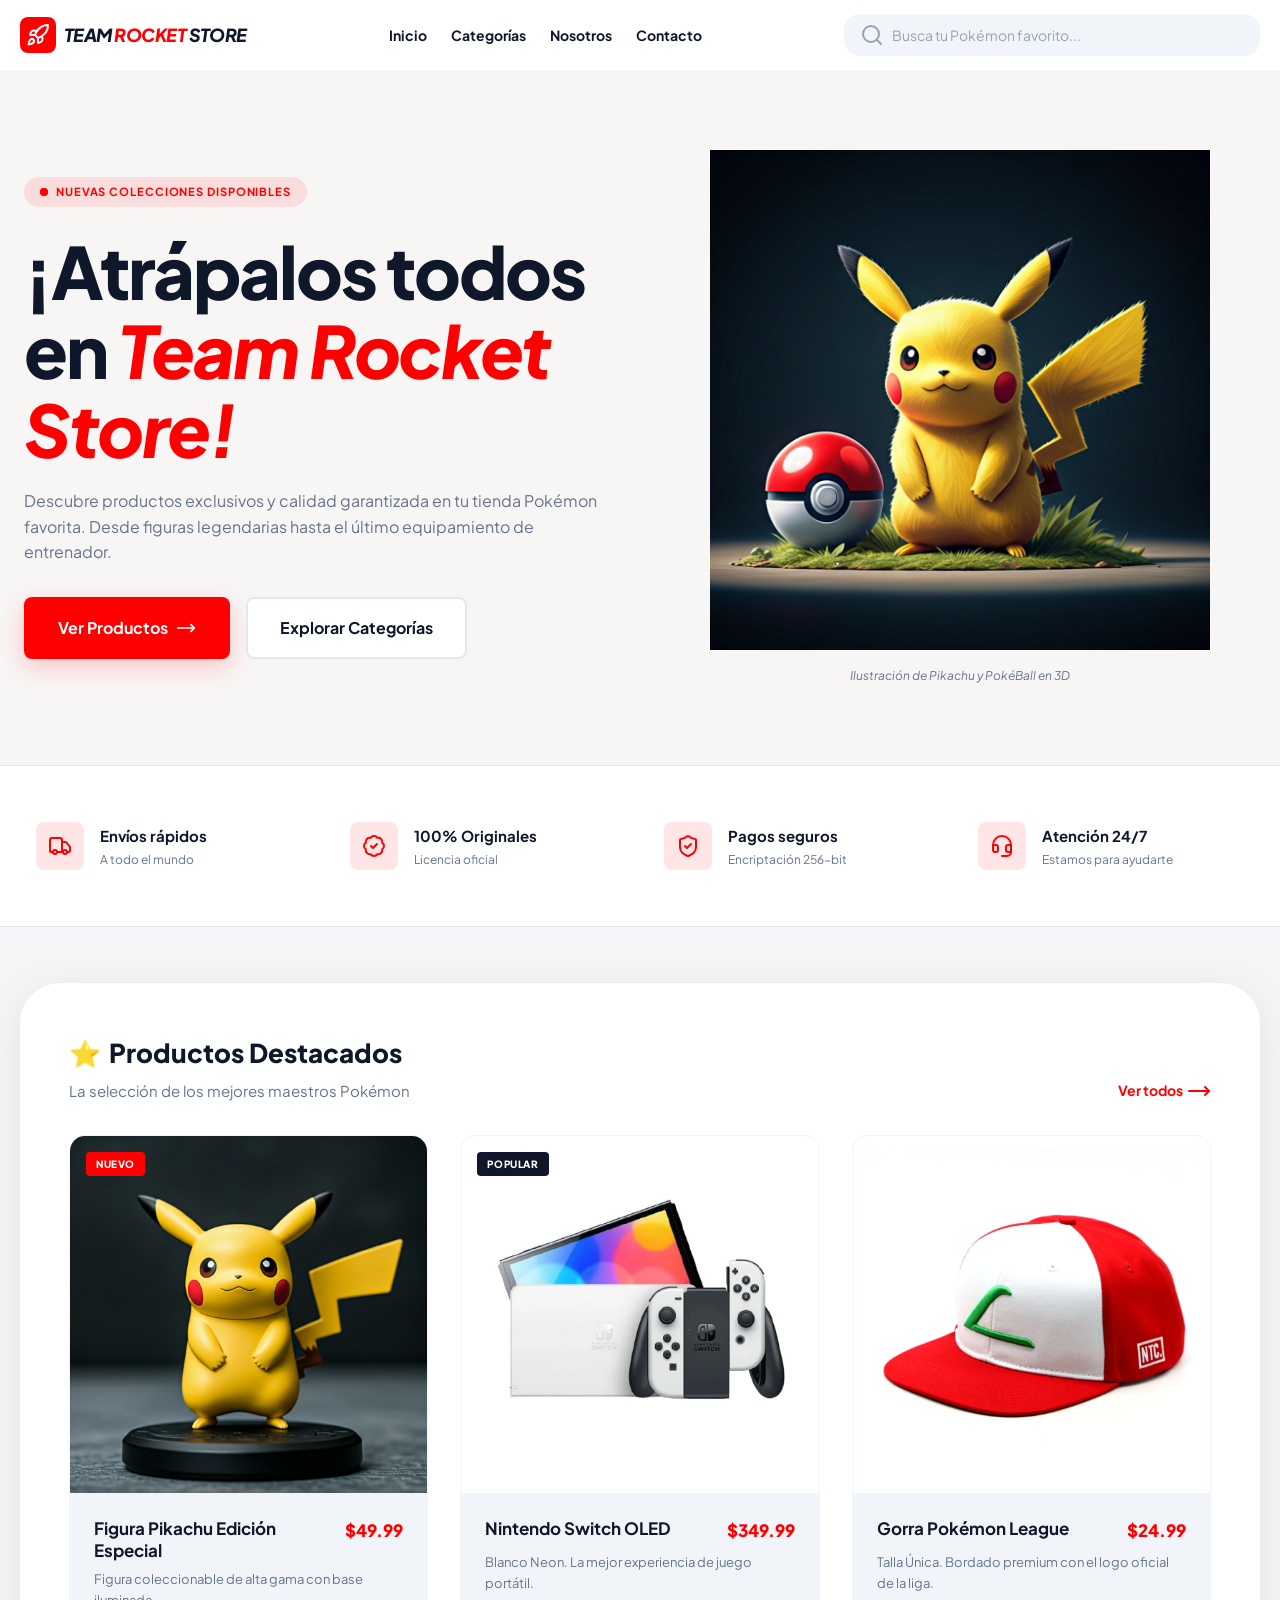
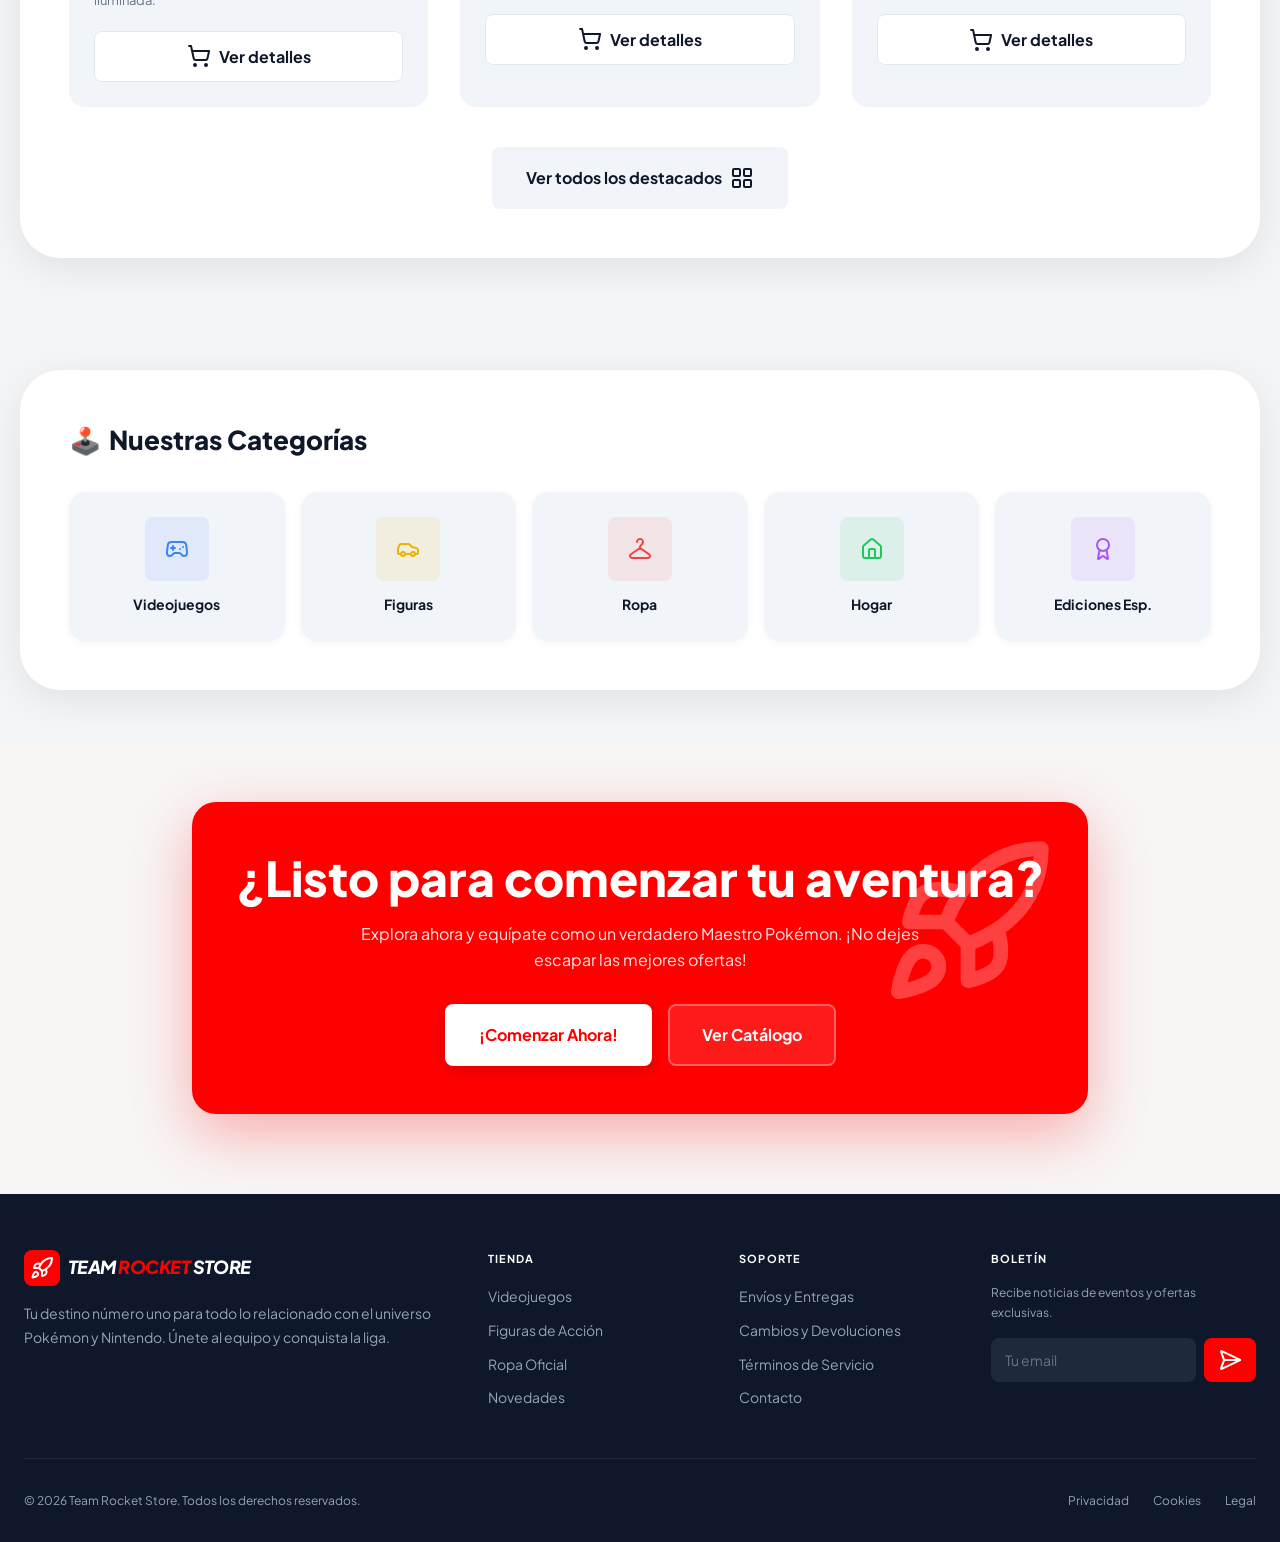
==== index.html @ 811cc287 "remove unused ids" ====
<!doctype html>
<html lang="es-PE">

<head>
    <meta charset="UTF-8">
    <meta name="viewport" content="width=device-width, initial-scale=1.0">
    <meta name="description"
        content="Team Rocket Store - Tu tienda de Pokémon y Nintendo número uno. Figuras, videojuegos, ropa y ediciones especiales.">
    <title>Team Rocket Store - Pokémon & Nintendo Shop</title>
    <link rel="preconnect" href="https://fonts.googleapis.com">
    <link rel="preconnect" href="https://fonts.gstatic.com" crossorigin>
    <link href="https://fonts.googleapis.com/css2?family=Plus+Jakarta+Sans:wght@400;500;600;700;800&display=swap"
        rel="stylesheet">
    <link rel="stylesheet" href="/styles/main.css">
    <meta name="view-transition" content="same-origin">
</head>

<body>
    <header class="site-header">
        <div class="site-header__inner">
            <a href="/index.html" class="logo" aria-label="Team Rocket Store - Inicio">
                <div class="logo__icon" aria-hidden="true">
                    <img src="/images/rocket.svg" alt="Rocket">
                </div>
                <span class="logo__text">Team <span>Rocket</span> Store</span>
            </a>

            <nav class="site-nav" aria-label="Navegación principal">
                <ul class="site-nav__list">
                    <li><a href="/index.html" class="site-nav__link">Inicio</a></li>
                    <li><a href="/categorias.html" class="site-nav__link">Categorías</a></li>
                    <li><a href="/nosotros.html" class="site-nav__link">Nosotros</a></li>
                    <li><a href="/contacto.html" class="site-nav__link">Contacto</a></li>
                </ul>
            </nav>

            <div class="search" role="search">
                <div class="search__wrapper">
                    <img src="/images/search.svg" class="search__icon" alt="Search">
                    <label for="search-desktop" class="visually-hidden">Buscar productos</label>
                    <input id="search-desktop" class="search__input" type="search"
                        placeholder="Busca tu Pokémon favorito..." aria-label="Buscar productos de Pokémon y Nintendo">
                </div>
            </div>
        </div>

        <nav class="site-header__mobile-nav" aria-label="Navegación móvil">
            <ul class="mobile-nav">
                <li><a href="/index.html" class="mobile-nav__link">Inicio</a></li>
                <li><a href="/categorias.html" class="mobile-nav__link">Categorías</a></li>
                <li><a href="/nosotros.html" class="mobile-nav__link">Nosotros</a></li>
                <li><a href="/contacto.html" class="mobile-nav__link">Contacto</a></li>
            </ul>
        </nav>
    </header>

    <main>
        <section class="hero" aria-labelledby="hero-title">
            <div class="hero__inner">
                <div class="hero__content">
                    <div class="hero__badge" role="note">
                        <span class="hero__badge-dot" aria-hidden="true"></span>
                        Nuevas Colecciones Disponibles
                    </div>
                    <h2 id="hero-title" class="hero__title">
                        ¡Atrápalos todos en <span>Team Rocket Store!</span>
                    </h2>
                    <p class="hero__description">
                        Descubre productos exclusivos y calidad garantizada en tu tienda
                        Pokémon favorita. Desde figuras legendarias hasta el último
                        equipamiento de entrenador.
                    </p>
                    <div class="hero__actions">
                        <a href="/categorias.html" class="btn btn--primary">
                            Ver Productos
                            <img src="/images/move-right.svg" class="btn__icon" alt="Move Right" aria-hidden="true">
                        </a>
                        <a href="/categorias.html" class="btn btn--outline">
                            Explorar Categorías
                        </a>
                    </div>
                </div>

                <figure class="hero__visual">
                    <img class="hero__image" src="/images/pikachu-hero.png"
                        alt="Ilustración de Pikachu y PokéBall en 3D">
                    <figcaption class="hero__caption">Ilustración de Pikachu y PokéBall en 3D</figcaption>
                </figure>
            </div>
        </section>

        <section class="benefits" aria-label="Beneficios de comprar en Team Rocket Store">
            <div class="benefits__grid">
                <div class="benefit-item">
                    <div class="benefit-item__icon" aria-hidden="true">
                        <svg xmlns="http://www.w3.org/2000/svg" width="24" height="24" viewBox="0 0 24 24" fill="none"
                            stroke="currentColor" stroke-width="2" stroke-linecap="round" stroke-linejoin="round">
                            <path d="M14 18V6a2 2 0 0 0-2-2H4a2 2 0 0 0-2 2v11a1 1 0 0 0 1 1h2" />
                            <path d="M15 18H9" />
                            <path d="M19 18h2a1 1 0 0 0 1-1v-3.65a1 1 0 0 0-.22-.624l-3.48-4.35A1 1 0 0 0 17.52 8H14" />
                            <circle cx="17" cy="18" r="2" />
                            <circle cx="7" cy="18" r="2" />
                        </svg>
                    </div>
                    <div>
                        <h3 class="benefit-item__title">Envíos rápidos</h3>
                        <p class="benefit-item__subtitle">A todo el mundo</p>
                    </div>
                </div>
                <div class="benefit-item">
                    <div class="benefit-item__icon" aria-hidden="true">
                        <svg xmlns="http://www.w3.org/2000/svg" width="24" height="24" viewBox="0 0 24 24" fill="none"
                            stroke="currentColor" stroke-width="2" stroke-linecap="round" stroke-linejoin="round">
                            <path
                                d="M3.85 8.62a4 4 0 0 1 4.78-4.77 4 4 0 0 1 6.74 0 4 4 0 0 1 4.78 4.78 4 4 0 0 1 0 6.74 4 4 0 0 1-4.77 4.78 4 4 0 0 1-6.75 0 4 4 0 0 1-4.78-4.77 4 4 0 0 1 0-6.76Z" />
                            <path d="m9 12 2 2 4-4" />
                        </svg>
                    </div>
                    <div>
                        <h3 class="benefit-item__title">100% Originales</h3>
                        <p class="benefit-item__subtitle">Licencia oficial</p>
                    </div>
                </div>
                <div class="benefit-item">
                    <div class="benefit-item__icon" aria-hidden="true">
                        <svg xmlns="http://www.w3.org/2000/svg" width="24" height="24" viewBox="0 0 24 24" fill="none"
                            stroke="currentColor" stroke-width="2" stroke-linecap="round" stroke-linejoin="round">
                            <path
                                d="M20 13c0 5-3.5 7.5-7.66 8.95a1 1 0 0 1-.67-.01C7.5 20.5 4 18 4 13V6a1 1 0 0 1 1-1c2 0 4.5-1.2 6.24-2.72a1.17 1.17 0 0 1 1.52 0C14.51 3.81 17 5 19 5a1 1 0 0 1 1 1z" />
                            <path d="m9 12 2 2 4-4" />
                        </svg>
                    </div>
                    <div>
                        <h3 class="benefit-item__title">Pagos seguros</h3>
                        <p class="benefit-item__subtitle">Encriptación 256-bit</p>
                    </div>
                </div>
                <div class="benefit-item">
                    <div class="benefit-item__icon" aria-hidden="true">
                        <svg xmlns="http://www.w3.org/2000/svg" width="24" height="24" viewBox="0 0 24 24" fill="none"
                            stroke="currentColor" stroke-width="2" stroke-linecap="round" stroke-linejoin="round">
                            <path
                                d="M3 11h3a2 2 0 0 1 2 2v3a2 2 0 0 1-2 2H5a2 2 0 0 1-2-2v-5Zm0 0a9 9 0 1 1 18 0m0 0v5a2 2 0 0 1-2 2h-1a2 2 0 0 1-2-2v-3a2 2 0 0 1 2-2h3Z" />
                            <path d="M21 16v2a4 4 0 0 1-4 4h-5" />
                        </svg>
                    </div>
                    <div>
                        <h3 class="benefit-item__title">Atención 24/7</h3>
                        <p class="benefit-item__subtitle">Estamos para ayudarte</p>
                    </div>
                </div>
            </div>
        </section>

        <section class="section section--alt" aria-labelledby="products-title">
            <div class="section__card">
                <div class="section__header">
                    <div>
                        <h2 id="products-title" class="section__title">
                            <span aria-hidden="true">⭐</span> Productos Destacados
                        </h2>
                        <p class="section__subtitle">
                            La selección de los mejores maestros Pokémon
                        </p>
                    </div>
                    <a href="/categorias.html" class="section__link">
                        Ver todos
                        <svg xmlns="http://www.w3.org/2000/svg" width="24" height="24" viewBox="0 0 24 24" fill="none"
                            stroke="currentColor" stroke-width="2" stroke-linecap="round" stroke-linejoin="round">
                            <path d="M18 8L22 12L18 16" />
                            <path d="M2 12H22" />
                        </svg>
                    </a>
                </div>

                <div class="products-grid">
                    <article class="product-card">
                        <div class="product-card__image-wrapper">
                            <img class="product-card__image" src="/images/pikachu-toy.png"
                                alt="Figura de acción coleccionable de Pikachu edición especial"
                                style="view-transition-name: pikachu-image;">
                            <span class="product-card__badge product-card__badge--new">Nuevo</span>
                        </div>
                        <div class="product-card__body">
                            <div class="product-card__header">
                                <h3 class="product-card__name">
                                    Figura Pikachu Edición Especial
                                </h3>
                                <span class="product-card__price">$49.99</span>
                            </div>
                            <p class="product-card__description">
                                Figura coleccionable de alta gama con base iluminada.
                            </p>
                            <a href="/productos/figura-pikachu.html" class="product-card__action"
                                aria-label="Ver Figura Pikachu Edición Especial">
                                <svg xmlns="http://www.w3.org/2000/svg" width="24" height="24" viewBox="0 0 24 24"
                                    fill="none" stroke="currentColor" stroke-width="2" stroke-linecap="round"
                                    stroke-linejoin="round">
                                    <circle cx="8" cy="21" r="1" />
                                    <circle cx="19" cy="21" r="1" />
                                    <path
                                        d="M2.05 2.05h2l2.66 12.42a2 2 0 0 0 2 1.58h9.78a2 2 0 0 0 1.95-1.57l1.65-7.43H5.12" />
                                </svg>
                                Ver detalles
                            </a>
                        </div>
                    </article>

                    <article class="product-card">
                        <div class="product-card__image-wrapper">
                            <img class="product-card__image" src="/images/switch-oled.jpg"
                                alt="Consola Nintendo Switch modelo OLED color blanco"
                                style="view-transition-name: switch-image;">
                            <span class="product-card__badge product-card__badge--popular">Popular</span>
                        </div>
                        <div class="product-card__body">
                            <div class="product-card__header">
                                <h3 class="product-card__name">Nintendo Switch OLED</h3>
                                <span class="product-card__price">$349.99</span>
                            </div>
                            <p class="product-card__description">
                                Blanco Neon. La mejor experiencia de juego portátil.
                            </p>
                            <a href="/productos/switch-oled.html" class="product-card__action"
                                aria-label="Ver Nintendo Switch OLED">
                                <svg xmlns="http://www.w3.org/2000/svg" width="24" height="24" viewBox="0 0 24 24"
                                    fill="none" stroke="currentColor" stroke-width="2" stroke-linecap="round"
                                    stroke-linejoin="round">
                                    <circle cx="8" cy="21" r="1" />
                                    <circle cx="19" cy="21" r="1" />
                                    <path
                                        d="M2.05 2.05h2l2.66 12.42a2 2 0 0 0 2 1.58h9.78a2 2 0 0 0 1.95-1.57l1.65-7.43H5.12" />
                                </svg>
                                Ver detalles
                            </a>
                        </div>
                    </article>

                    <article class="product-card">
                        <div class="product-card__image-wrapper">
                            <img class="product-card__image" src="/images/gorra-league.png"
                                alt="Gorra oficial bordada de la Liga Pokémon"
                                style="view-transition-name: gorra-image;">
                        </div>
                        <div class="product-card__body">
                            <div class="product-card__header">
                                <h3 class="product-card__name">Gorra Pokémon League</h3>
                                <span class="product-card__price">$24.99</span>
                            </div>
                            <p class="product-card__description">
                                Talla Única. Bordado premium con el logo oficial de la liga.
                            </p>
                            <a href="/productos/gorra-league.html" class="product-card__action"
                                aria-label="Ver Gorra Pokémon League">
                                <svg xmlns="http://www.w3.org/2000/svg" width="24" height="24" viewBox="0 0 24 24"
                                    fill="none" stroke="currentColor" stroke-width="2" stroke-linecap="round"
                                    stroke-linejoin="round">
                                    <circle cx="8" cy="21" r="1" />
                                    <circle cx="19" cy="21" r="1" />
                                    <path
                                        d="M2.05 2.05h2l2.66 12.42a2 2 0 0 0 2 1.58h9.78a2 2 0 0 0 1.95-1.57l1.65-7.43H5.12" />
                                </svg>
                                Ver detalles
                            </a>
                        </div>
                    </article>
                </div>

                <div class="section__footer">
                    <a href="/categorias.html" class="btn btn--neutral">
                        Ver todos los destacados
                        <svg xmlns="http://www.w3.org/2000/svg" width="24" height="24" viewBox="0 0 24 24" fill="none"
                            stroke="currentColor" stroke-width="2" stroke-linecap="round" stroke-linejoin="round">
                            <rect width="7" height="7" x="3" y="3" rx="1" />
                            <rect width="7" height="7" x="14" y="3" rx="1" />
                            <rect width="7" height="7" x="14" y="14" rx="1" />
                            <rect width="7" height="7" x="3" y="14" rx="1" />
                        </svg>
                    </a>
                </div>
            </div>
        </section>

        <section class="section section--alt" aria-labelledby="categories-title">
            <div class="section__card">
                <h2 id="categories-title" class="section__title" style="margin-bottom: 2rem">
                    <span aria-hidden="true">🕹️</span> Nuestras Categorías
                </h2>

                <ul class="categories-grid" aria-label="Categorías de productos">
                    <li>
                        <a href="/categorias.html#videojuegos" class="category-card" aria-label="Videojuegos">
                            <div class="category-card__icon category-card__icon--blue" aria-hidden="true">
                                <svg xmlns="http://www.w3.org/2000/svg" width="24" height="24" viewBox="0 0 24 24"
                                    fill="none" stroke="currentColor" stroke-width="2" stroke-linecap="round"
                                    stroke-linejoin="round">
                                    <line x1="6" x2="10" y1="11" y2="11" />
                                    <line x1="8" x2="8" y1="9" y2="13" />
                                    <line x1="15" x2="15.01" y1="12" y2="12" />
                                    <line x1="18" x2="18.01" y1="10" y2="10" />
                                    <path
                                        d="M17.32 5H6.68a4 4 0 0 0-3.978 3.59c-.006.052-.01.101-.017.152C2.604 9.416 2 14.456 2 16a3 3 0 0 0 3 3c1 0 1.5-.5 2-1l1.414-1.414A2 2 0 0 1 9.828 16h4.344a2 2 0 0 1 1.414.586L17 18c.5.5 1 1 2 1a3 3 0 0 0 3-3c0-1.545-.604-6.584-.685-7.258-.007-.05-.011-.1-.017-.151A4 4 0 0 0 17.32 5z" />
                                </svg>
                            </div>
                            <span class="category-card__label">Videojuegos</span>
                        </a>
                    </li>
                    <li>
                        <a href="/categorias.html#figuras" class="category-card" aria-label="Figuras">
                            <div class="category-card__icon category-card__icon--yellow" aria-hidden="true">
                                <svg xmlns="http://www.w3.org/2000/svg" width="24" height="24" viewBox="0 0 24 24"
                                    fill="none" stroke="currentColor" stroke-width="2" stroke-linecap="round"
                                    stroke-linejoin="round">
                                    <path
                                        d="M19 17h2c.6 0 1-.4 1-1v-3c0-.9-.7-1.7-1.5-1.9C18.7 10.6 16 10 16 10s-1.3-1.4-2.2-2.3c-.5-.4-1.1-.7-1.8-.7H5c-.6 0-1.1.4-1.4.9l-1.4 2.9A3.7 3.7 0 0 0 2 12v4c0 .6.4 1 1 1h2" />
                                    <circle cx="7" cy="17" r="2" />
                                    <path d="M9 17h6" />
                                    <circle cx="17" cy="17" r="2" />
                                </svg>
                            </div>
                            <span class="category-card__label">Figuras</span>
                        </a>
                    </li>
                    <li>
                        <a href="/categorias.html#ropa" class="category-card" aria-label="Ropa">
                            <div class="category-card__icon category-card__icon--red" aria-hidden="true">
                                <svg xmlns="http://www.w3.org/2000/svg" width="24" height="24" viewBox="0 0 24 24"
                                    fill="none" stroke="currentColor" stroke-width="2" stroke-linecap="round"
                                    stroke-linejoin="round">
                                    <path d="M9 5a3 3 0 1 1 5.1 2.1l-1.5 1.5A2 2 0 0 0 12 10v1" />
                                    <path d="M4 21a2 2 0 0 1-1.1-3.7L12 11l9.2 6.4A2 2 0 0 1 20 21Z" />
                                </svg>
                            </div>
                            <span class="category-card__label">Ropa</span>
                        </a>
                    </li>
                    <li>
                        <a href="/categorias.html#hogar" class="category-card" aria-label="Hogar">
                            <div class="category-card__icon category-card__icon--green" aria-hidden="true">
                                <svg xmlns="http://www.w3.org/2000/svg" width="24" height="24" viewBox="0 0 24 24"
                                    fill="none" stroke="currentColor" stroke-width="2" stroke-linecap="round"
                                    stroke-linejoin="round">
                                    <path d="M15 21v-8a1 1 0 0 0-1-1h-4a1 1 0 0 0-1 1v8" />
                                    <path
                                        d="M3 10a2 2 0 0 1 .709-1.528l7-6a2 2 0 0 1 2.582 0l7 6A2 2 0 0 1 21 10v9a2 2 0 0 1-2 2H5a2 2 0 0 1-2-2z" />
                                </svg>
                            </div>
                            <span class="category-card__label">Hogar</span>
                        </a>
                    </li>
                    <li>
                        <a href="/categorias.html#ediciones-especiales" class="category-card"
                            aria-label="Ediciones Especiales">
                            <div class="category-card__icon category-card__icon--purple" aria-hidden="true">
                                <svg xmlns="http://www.w3.org/2000/svg" width="24" height="24" viewBox="0 0 24 24"
                                    fill="none" stroke="currentColor" stroke-width="2" stroke-linecap="round"
                                    stroke-linejoin="round">
                                    <path
                                        d="m15.477 12.89 1.515 8.526a.5.5 0 0 1-.81.47l-3.58-2.687a1 1 0 0 0-1.197 0l-3.586 2.686a.5.5 0 0 1-.81-.469l1.514-8.526" />
                                    <circle cx="12" cy="8" r="6" />
                                </svg>
                            </div>
                            <span class="category-card__label">Ediciones Esp.</span>
                        </a>
                    </li>
                </ul>
            </div>
        </section>

        <section class="cta" aria-labelledby="cta-title">
            <div class="cta__inner">
                <img src="/images/rocket.svg" alt="Rocket" class="cta__decoration" aria-hidden="true">
                <div class="cta__content">
                    <h2 id="cta-title" class="cta__title">
                        ¿Listo para comenzar tu aventura?
                    </h2>
                    <p class="cta__description">
                        Explora ahora y equípate como un verdadero Maestro Pokémon. ¡No
                        dejes escapar las mejores ofertas!
                    </p>
                    <div class="cta__actions">
                        <a href="/categorias.html" class="btn btn--ghost-white">¡Comenzar Ahora!</a>
                        <a href="/categorias.html" class="btn btn--outline-white">Ver Catálogo</a>
                    </div>
                </div>
            </div>
        </section>
    </main>

    <footer class="site-footer">
        <div class="site-footer__grid">
            <div class="site-footer__brand">
                <a href="/index.html" class="logo" aria-label="Team Rocket Store">
                    <div class="logo__icon" aria-hidden="true">
                        <img src="/images/rocket.svg" alt="Rocket">
                    </div>
                    <span class="logo__text">Team <span>Rocket</span> Store</span>
                </a>
                <p class="site-footer__brand-description">
                    Tu destino número uno para todo lo relacionado con el universo
                    Pokémon y Nintendo. Únete al equipo y conquista la liga.
                </p>
            </div>

            <nav aria-label="Links de la tienda">
                <h3 class="site-footer__heading">Tienda</h3>
                <ul class="site-footer__links">
                    <li><a href="/categorias.html#videojuegos" class="site-footer__link">Videojuegos</a></li>
                    <li><a href="/categorias.html#figuras" class="site-footer__link">Figuras de Acción</a></li>
                    <li><a href="/categorias.html#ropa" class="site-footer__link">Ropa Oficial</a></li>
                    <li><a href="/categorias.html#ediciones-especiales" class="site-footer__link">Novedades</a></li>
                </ul>
            </nav>

            <nav aria-label="Links de soporte">
                <h3 class="site-footer__heading">Soporte</h3>
                <ul class="site-footer__links">
                    <li><a href="#" class="site-footer__link">Envíos y Entregas</a></li>
                    <li>
                        <a href="#" class="site-footer__link">Cambios y Devoluciones</a>
                    </li>
                    <li>
                        <a href="#" class="site-footer__link">Términos de Servicio</a>
                    </li>
                    <li><a href="/contacto.html" class="site-footer__link">Contacto</a></li>
                </ul>
            </nav>

            <div>
                <h3 class="site-footer__heading">Boletín</h3>
                <p class="site-footer__newsletter-text">
                    Recibe noticias de eventos y ofertas exclusivas.
                </p>
                <form class="site-footer__newsletter-form" aria-label="Formulario de suscripción al boletín">
                    <label for="newsletter-email" class="visually-hidden">Tu correo electrónico</label>
                    <input id="newsletter-email" class="site-footer__newsletter-input" type="email"
                        placeholder="Tu email" required>
                    <button class="site-footer__newsletter-btn" type="submit" aria-label="Suscribirse al boletín">
                        <svg xmlns="http://www.w3.org/2000/svg" width="24" height="24" viewBox="0 0 24 24" fill="none"
                            stroke="currentColor" stroke-width="2" stroke-linecap="round" stroke-linejoin="round">
                            <path
                                d="M3.714 3.048a.498.498 0 0 0-.683.627l2.843 7.627a2 2 0 0 1 0 1.396l-2.842 7.627a.498.498 0 0 0 .682.627l18-8.5a.5.5 0 0 0 0-.904z" />
                            <path d="M6 12h16" />
                        </svg>
                    </button>
                </form>
            </div>
        </div>

        <div class="site-footer__bottom">
            <p>© 2026 Team Rocket Store. Todos los derechos reservados.</p>
            <nav class="site-footer__legal" aria-label="Links legales">
                <a href="#">Privacidad</a>
                <a href="#">Cookies</a>
                <a href="#">Legal</a>
            </nav>
        </div>
    </footer>
</body>

</html>
---- styles/main.css ----
/* BASE */
@import "./base/reset.css";
@import "./base/base.css";
@import "./base/animations.css";
@import "./base/helpers.css";
@import "./base/transitions.css";

/* LAYOUT */
@import "./layout/header.css";
@import "./layout/nav.css";
@import "./layout/search.css";
@import "./layout/footer.css";
@import "./layout/bottom-nav.css";

/* COMPONENTS */
@import "./components/hero.css";
@import "./components/buttons.css";
@import "./components/benefits.css";
@import "./components/section.css";
@import "./components/product-card.css";
@import "./components/category-card.css";
@import "./components/cta.css";
@import "./components/fab.css";
@import "./components/badge.css";

/* PAGES */
@import "./pages/categorias.css";
@import "./pages/nosotros.css";
@import "./pages/contacto.css";
@import "./pages/producto.css";

/* UTILITIES */
@import "./utilities/responsive.css";
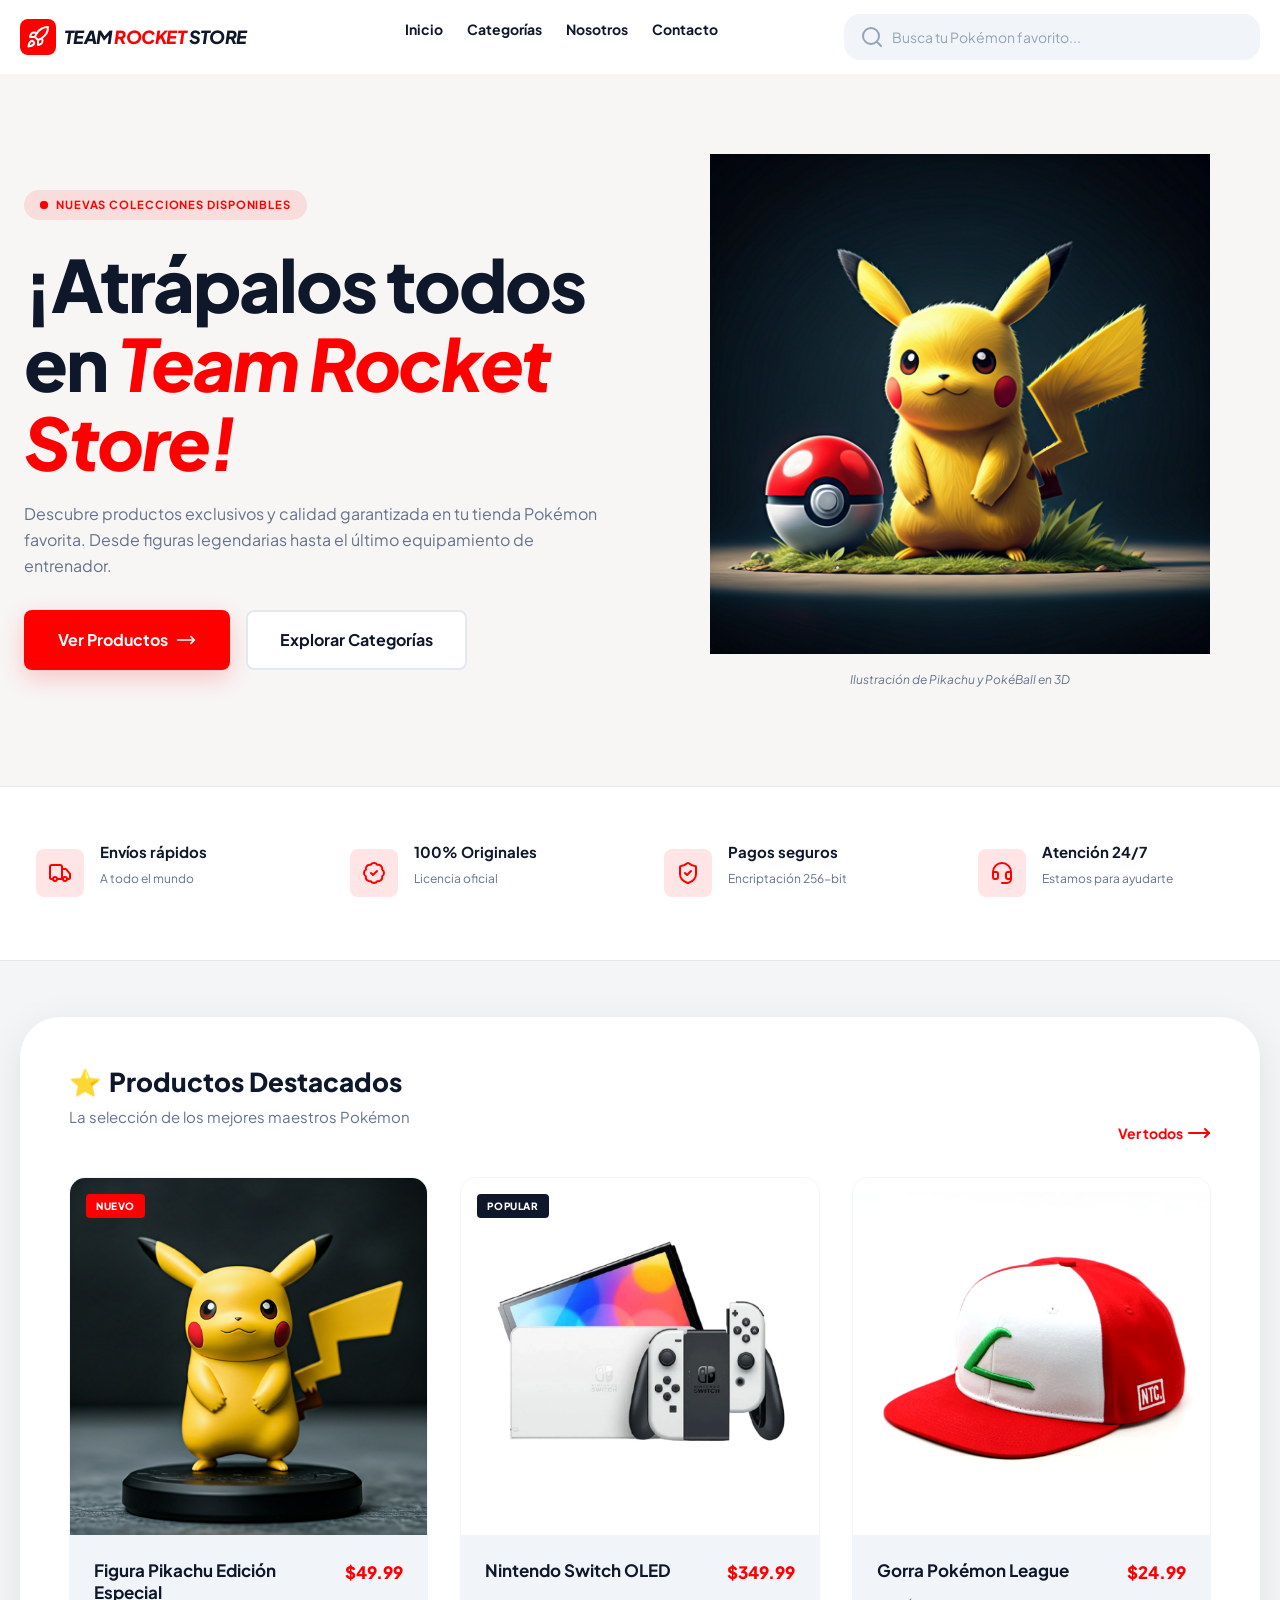
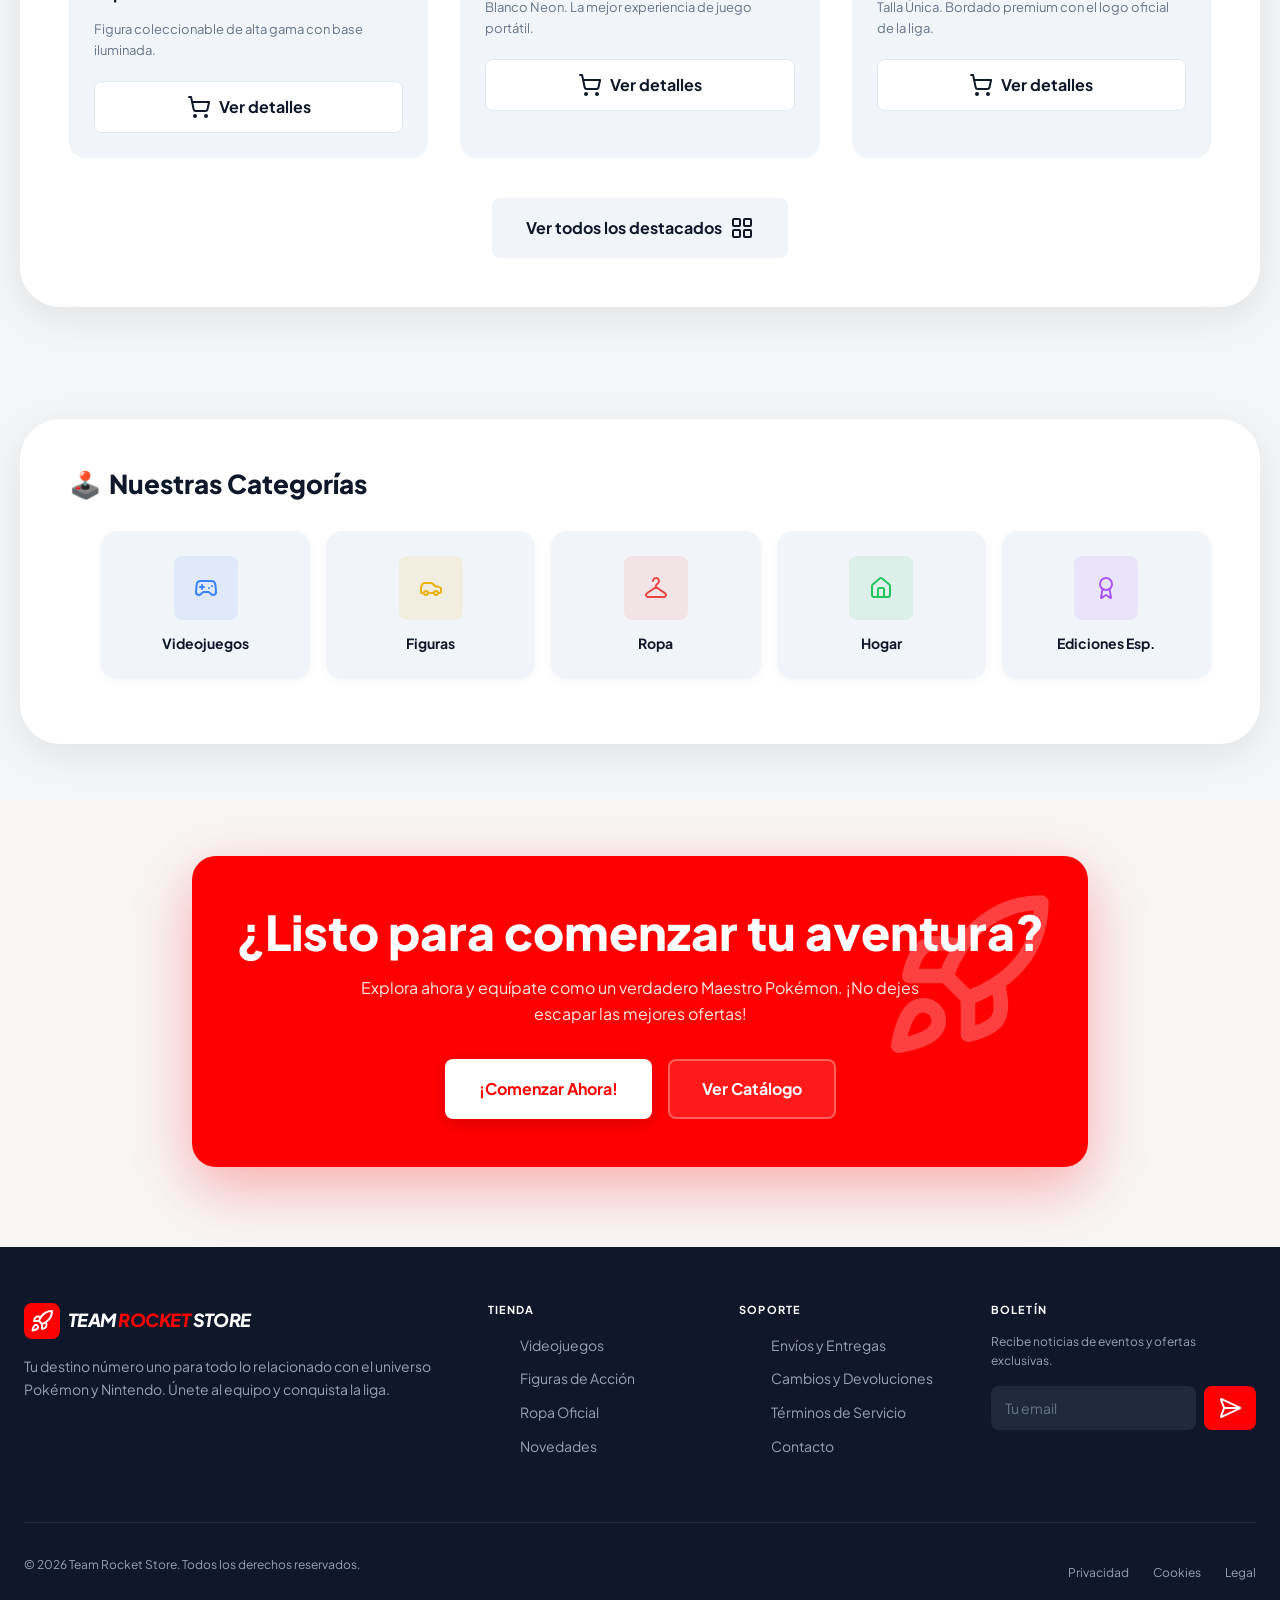
==== commit 52b417f7: "adding bootstrap cdn imports" ====
--- a/index.html
+++ b/index.html
@@ -11,6 +11,8 @@
     <link rel="preconnect" href="https://fonts.gstatic.com" crossorigin>
     <link href="https://fonts.googleapis.com/css2?family=Plus+Jakarta+Sans:wght@400;500;600;700;800&display=swap"
         rel="stylesheet">
+    <link href="https://cdn.jsdelivr.net/npm/bootstrap@5.3.8/dist/css/bootstrap.min.css" rel="stylesheet"
+        integrity="sha384-sRIl4kxILFvY47J16cr9ZwB07vP4J8+LH7qKQnuqkuIAvNWLzeN8tE5YBujZqJLB" crossorigin="anonymous">
     <link rel="stylesheet" href="/styles/main.css">
     <meta name="view-transition" content="same-origin">
 </head>
@@ -456,6 +458,9 @@
             </nav>
         </div>
     </footer>
+    <script src="https://cdn.jsdelivr.net/npm/bootstrap@5.3.8/dist/js/bootstrap.bundle.min.js"
+        integrity="sha384-FKyoEForCGlyvwx9Hj09JcYn3nv7wiPVlz7YYwJrWVcXK/BmnVDxM+D2scQbITxI"
+        crossorigin="anonymous"></script>
 </body>
 
 </html>
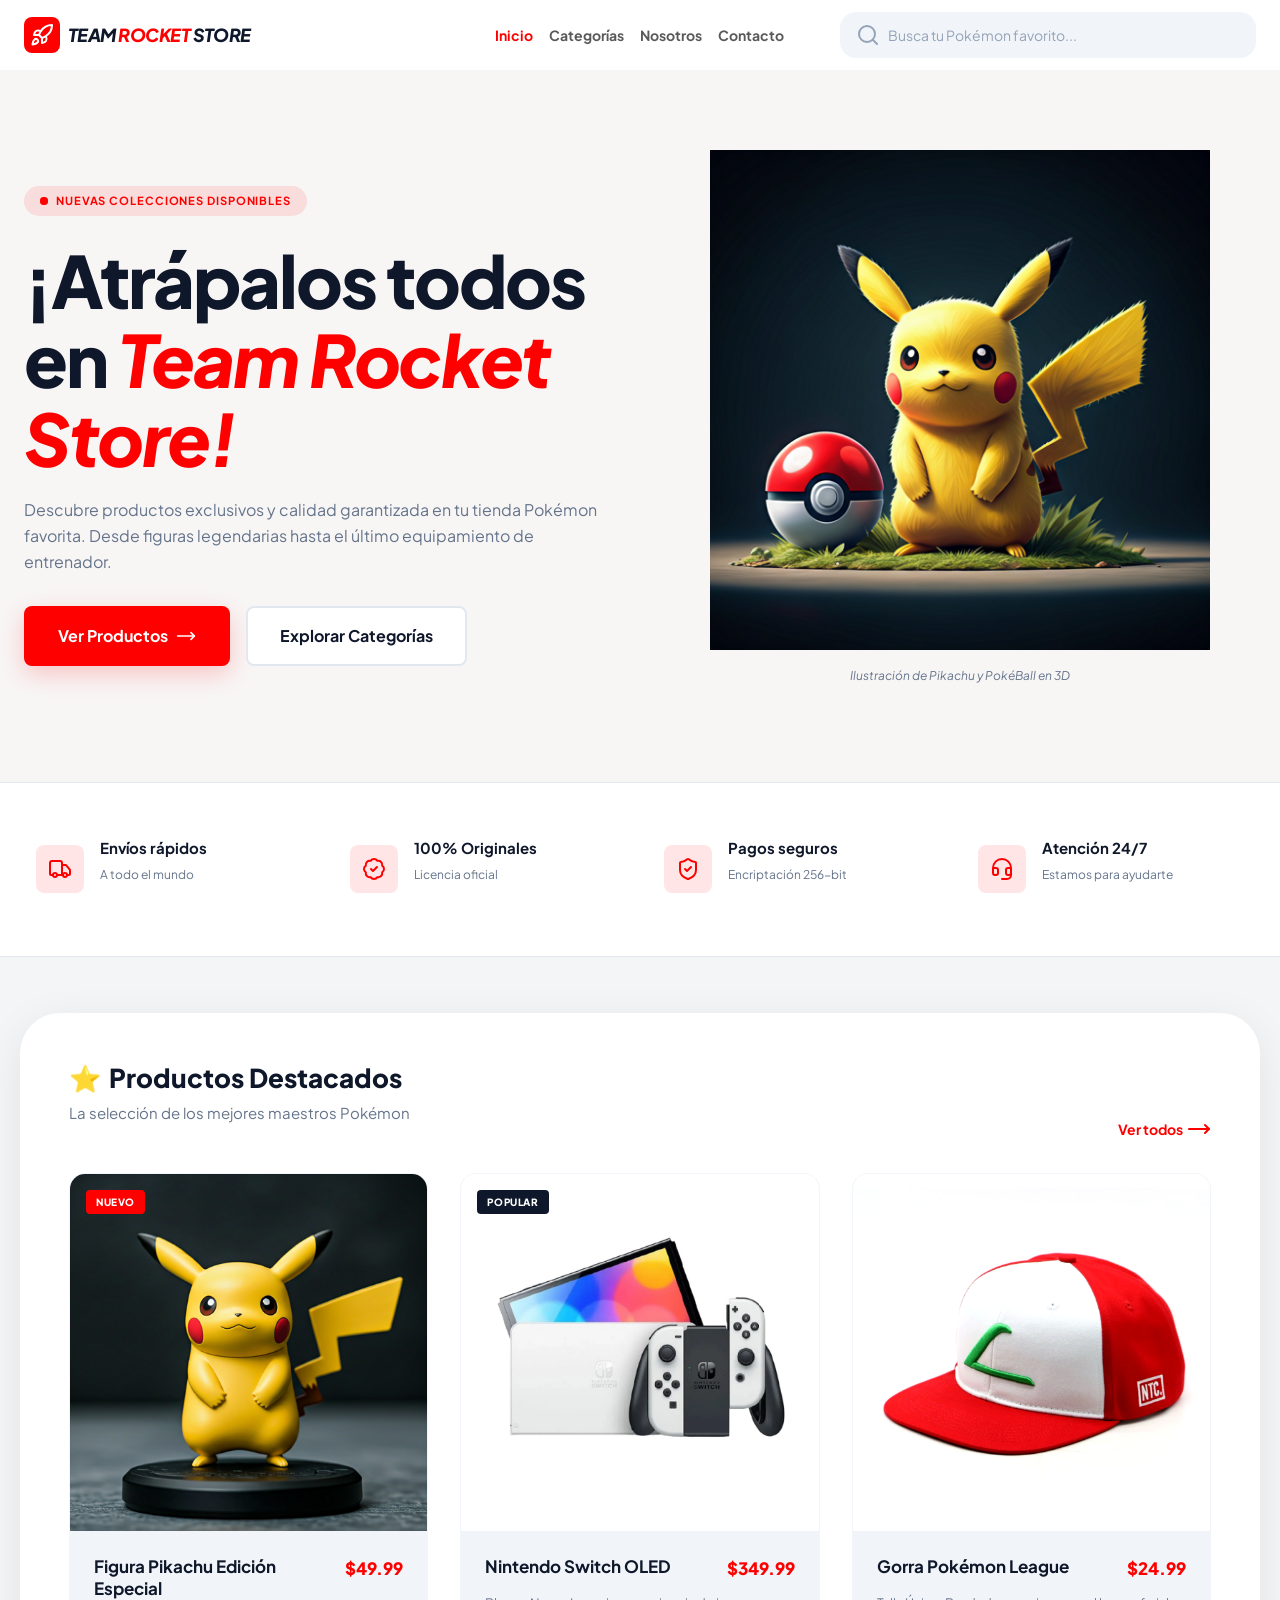
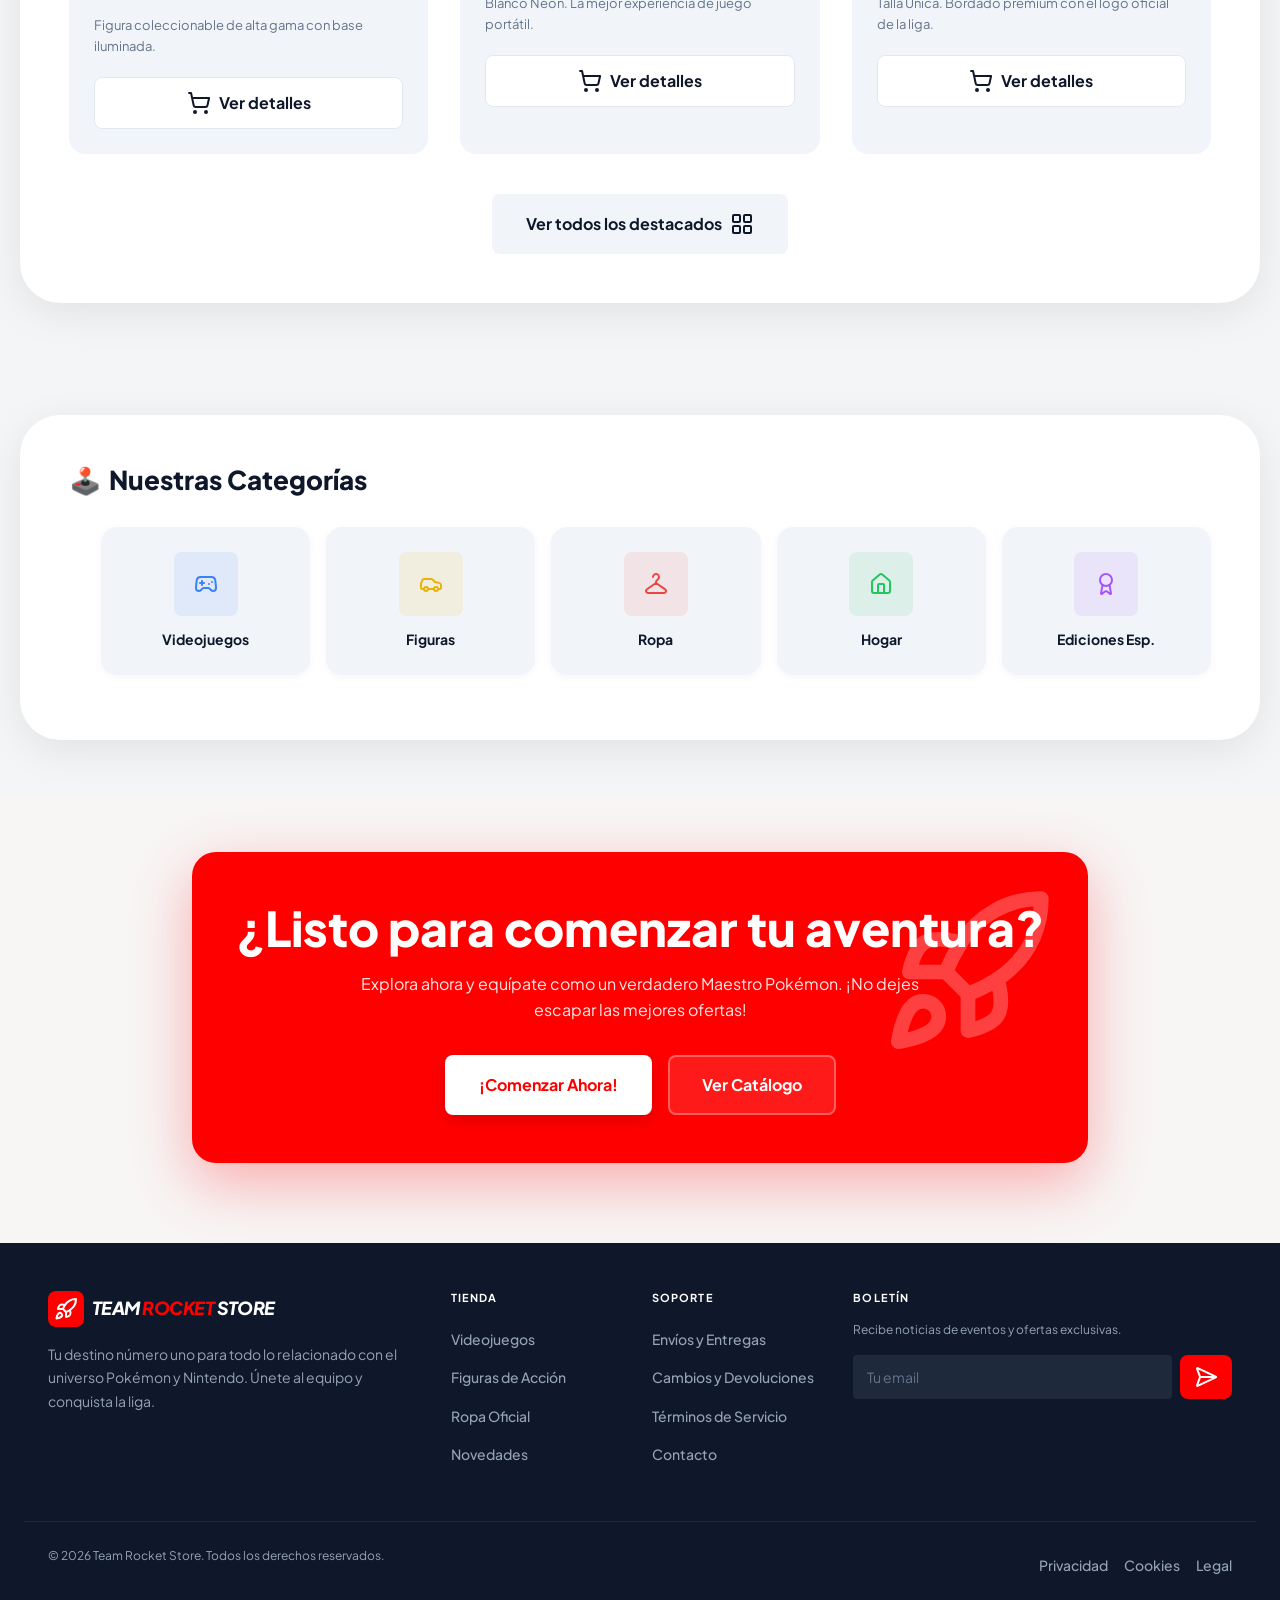
==== commit dc64b436: "update header and footer with bootstrap" ====
--- a/index.html
+++ b/index.html
@@ -18,41 +18,45 @@
 </head>
 
 <body>
-    <header class="site-header">
-        <div class="site-header__inner">
-            <a href="/index.html" class="logo" aria-label="Team Rocket Store - Inicio">
-                <div class="logo__icon" aria-hidden="true">
-                    <img src="/images/rocket.svg" alt="Rocket">
-                </div>
-                <span class="logo__text">Team <span>Rocket</span> Store</span>
-            </a>
-
-            <nav class="site-nav" aria-label="Navegación principal">
-                <ul class="site-nav__list">
-                    <li><a href="/index.html" class="site-nav__link">Inicio</a></li>
-                    <li><a href="/categorias.html" class="site-nav__link">Categorías</a></li>
-                    <li><a href="/nosotros.html" class="site-nav__link">Nosotros</a></li>
-                    <li><a href="/contacto.html" class="site-nav__link">Contacto</a></li>
-                </ul>
-            </nav>
-
-            <div class="search" role="search">
-                <div class="search__wrapper">
-                    <img src="/images/search.svg" class="search__icon" alt="Search">
-                    <label for="search-desktop" class="visually-hidden">Buscar productos</label>
-                    <input id="search-desktop" class="search__input" type="search"
-                        placeholder="Busca tu Pokémon favorito..." aria-label="Buscar productos de Pokémon y Nintendo">
-                </div>
-            </div>
-        </div>
-
-        <nav class="site-header__mobile-nav" aria-label="Navegación móvil">
-            <ul class="mobile-nav">
-                <li><a href="/index.html" class="mobile-nav__link">Inicio</a></li>
-                <li><a href="/categorias.html" class="mobile-nav__link">Categorías</a></li>
-                <li><a href="/nosotros.html" class="mobile-nav__link">Nosotros</a></li>
-                <li><a href="/contacto.html" class="mobile-nav__link">Contacto</a></li>
-            </ul>
+    <header class="site-header sticky-top py-1">
+        <nav class="navbar navbar-expand-lg">
+            <div class="container">
+                <a href="/index.html" class="navbar-brand logo" aria-label="Team Rocket Store - Inicio">
+                    <div class="logo__icon" aria-hidden="true">
+                        <img src="/images/rocket.svg" alt="Rocket">
+                    </div>
+                    <span class="logo__text">Team <span>Rocket</span> Store</span>
+                </a>
+                <button class="navbar-toggler" type="button" data-bs-toggle="collapse" data-bs-target="#navbarContent"
+                    aria-controls="navbarContent" aria-expanded="false" aria-label="Toggle navigation">
+                    <span class="navbar-toggler-icon"></span>
+                </button>
+                <div class="collapse navbar-collapse" id="navbarContent">
+                    <ul class="navbar-nav ms-lg-auto me-lg-5 text-center text-lg-start">
+                        <li class="nav-item">
+                            <a class="nav-link active" aria-current="page" href="/index.html">Inicio</a>
+                        </li>
+                        <li class="nav-item">
+                            <a class="nav-link" href="/categorias.html">Categorías</a>
+                        </li>
+                        <li class="nav-item">
+                            <a class="nav-link" href="/nosotros.html">Nosotros</a>
+                        </li>
+                        <li class="nav-item">
+                            <a class="nav-link" href="/contacto.html">Contacto</a>
+                        </li>
+                    </ul>
+                    <form class="search" role="search">
+                        <div class="search__wrapper">
+                            <img src="/images/search.svg" class="search__icon" alt="Search">
+                            <label for="search-desktop" class="visually-hidden">Buscar productos</label>
+                            <input id="search-desktop" class="search__input" type="search"
+                                placeholder="Busca tu Pokémon favorito..."
+                                aria-label="Buscar productos de Pokémon y Nintendo">
+                        </div>
+                    </form>
+                </div>
+            </div>
         </nav>
     </header>
 
@@ -389,73 +393,109 @@
         </section>
     </main>
 
-    <footer class="site-footer">
-        <div class="site-footer__grid">
-            <div class="site-footer__brand">
-                <a href="/index.html" class="logo" aria-label="Team Rocket Store">
-                    <div class="logo__icon" aria-hidden="true">
-                        <img src="/images/rocket.svg" alt="Rocket">
-                    </div>
-                    <span class="logo__text">Team <span>Rocket</span> Store</span>
-                </a>
-                <p class="site-footer__brand-description">
-                    Tu destino número uno para todo lo relacionado con el universo
-                    Pokémon y Nintendo. Únete al equipo y conquista la liga.
-                </p>
-            </div>
-
-            <nav aria-label="Links de la tienda">
-                <h3 class="site-footer__heading">Tienda</h3>
-                <ul class="site-footer__links">
-                    <li><a href="/categorias.html#videojuegos" class="site-footer__link">Videojuegos</a></li>
-                    <li><a href="/categorias.html#figuras" class="site-footer__link">Figuras de Acción</a></li>
-                    <li><a href="/categorias.html#ropa" class="site-footer__link">Ropa Oficial</a></li>
-                    <li><a href="/categorias.html#ediciones-especiales" class="site-footer__link">Novedades</a></li>
-                </ul>
-            </nav>
-
-            <nav aria-label="Links de soporte">
-                <h3 class="site-footer__heading">Soporte</h3>
-                <ul class="site-footer__links">
-                    <li><a href="#" class="site-footer__link">Envíos y Entregas</a></li>
-                    <li>
-                        <a href="#" class="site-footer__link">Cambios y Devoluciones</a>
-                    </li>
-                    <li>
-                        <a href="#" class="site-footer__link">Términos de Servicio</a>
-                    </li>
-                    <li><a href="/contacto.html" class="site-footer__link">Contacto</a></li>
-                </ul>
-            </nav>
-
-            <div>
-                <h3 class="site-footer__heading">Boletín</h3>
-                <p class="site-footer__newsletter-text">
-                    Recibe noticias de eventos y ofertas exclusivas.
-                </p>
-                <form class="site-footer__newsletter-form" aria-label="Formulario de suscripción al boletín">
-                    <label for="newsletter-email" class="visually-hidden">Tu correo electrónico</label>
-                    <input id="newsletter-email" class="site-footer__newsletter-input" type="email"
-                        placeholder="Tu email" required>
-                    <button class="site-footer__newsletter-btn" type="submit" aria-label="Suscribirse al boletín">
-                        <svg xmlns="http://www.w3.org/2000/svg" width="24" height="24" viewBox="0 0 24 24" fill="none"
-                            stroke="currentColor" stroke-width="2" stroke-linecap="round" stroke-linejoin="round">
-                            <path
-                                d="M3.714 3.048a.498.498 0 0 0-.683.627l2.843 7.627a2 2 0 0 1 0 1.396l-2.842 7.627a.498.498 0 0 0 .682.627l18-8.5a.5.5 0 0 0 0-.904z" />
-                            <path d="M6 12h16" />
-                        </svg>
-                    </button>
-                </form>
+    <footer class="site-footer pt-5 px-4 pb-4">
+        <div class="container">
+            <div class="row">
+                <div class="col-12 col-md-6 col-lg-4">
+                    <a href="/index.html" class="logo" aria-label="Team Rocket Store">
+                        <div class="logo__icon" aria-hidden="true">
+                            <img src="/images/rocket.svg" alt="Rocket">
+                        </div>
+                        <span class="logo__text text-white">Team <span>Rocket</span> Store</span>
+                    </a>
+                    <p class="site-footer__brand-description mt-3">
+                        Tu destino número uno para todo lo relacionado con el universo
+                        Pokémon y Nintendo. Únete al equipo y conquista la liga.
+                    </p>
+                </div>
+                <div class="col-12 col-md-6 col-lg-2">
+                    <nav aria-label="Links de la tienda">
+                        <h3 class="site-footer__heading text-uppercase text-white mb-3">Tienda</h3>
+                        <ul class="nav flex-column">
+                            <li class="nav-item">
+                                <a href="/categorias.html#videojuegos" class="nav-link">
+                                    Videojuegos
+                                </a>
+                            </li>
+                            <li class="nav-item">
+                                <a href="/categorias.html#figuras" class="nav-link">
+                                    Figuras de Acción
+                                </a>
+                            </li>
+                            <li class="nav-item">
+                                <a href="/categorias.html#ropa" class="nav-link">
+                                    Ropa Oficial
+                                </a>
+                            </li>
+                            <li class="nav-item">
+                                <a href="/categorias.html#ediciones-especiales" class="nav-link">
+                                    Novedades
+                                </a>
+                            </li>
+                        </ul>
+                    </nav>
+                </div>
+                <div class="col-12 col-md-6 col-lg-2">
+                    <nav aria-label="Links de soporte">
+                        <h3 class="site-footer__heading text-uppercase text-white mb-3">Soporte</h3>
+                        <ul class="nav flex-column">
+                            <li class="nav-item">
+                                <a href="#" class="nav-link">Envíos y Entregas</a>
+                            </li>
+                            <li class="nav-item">
+                                <a href="#" class="nav-link">Cambios y Devoluciones</a>
+                            </li>
+                            <li class="nav-item">
+                                <a href="#" class="nav-link">Términos de Servicio</a>
+                            </li>
+                            <li class="nav-item">
+                                <a href="/contacto.html" class="nav-link">Contacto</a>
+                            </li>
+                        </ul>
+                    </nav>
+                </div>
+                <div class="col-12 col-md-6 col-lg-4">
+                    <h3 class="site-footer__heading text-uppercase text-white mb-3">Boletín</h3>
+                    <p class="site-footer__newsletter-text mb-3">
+                        Recibe noticias de eventos y ofertas exclusivas.
+                    </p>
+                    <form class="d-flex gap-2" aria-label="Formulario de suscripción al boletín">
+                        <label for="newsletter-email" class="visually-hidden">Tu correo electrónico</label>
+                        <input id="newsletter-email" class="site-footer__newsletter-input border-0 rounded-1"
+                            type="email" placeholder="Tu email" required>
+                        <button class="site-footer__newsletter-btn" type="submit" aria-label="Suscribirse al boletín">
+                            <svg xmlns="http://www.w3.org/2000/svg" width="24" height="24" viewBox="0 0 24 24"
+                                fill="none" stroke="currentColor" stroke-width="2" stroke-linecap="round"
+                                stroke-linejoin="round">
+                                <path
+                                    d="M3.714 3.048a.498.498 0 0 0-.683.627l2.843 7.627a2 2 0 0 1 0 1.396l-2.842 7.627a.498.498 0 0 0 .682.627l18-8.5a.5.5 0 0 0 0-.904z" />
+                                <path d="M6 12h16" />
+                            </svg>
+                        </button>
+                    </form>
+                </div>
             </div>
         </div>
 
-        <div class="site-footer__bottom">
-            <p>© 2026 Team Rocket Store. Todos los derechos reservados.</p>
-            <nav class="site-footer__legal" aria-label="Links legales">
-                <a href="#">Privacidad</a>
-                <a href="#">Cookies</a>
-                <a href="#">Legal</a>
-            </nav>
+        <div class="container site-footer__bottom mt-5 pt-4">
+            <div class="row">
+                <div class="col-12 col-md-6 col-lg-6">
+                    <p>© 2026 Team Rocket Store. Todos los derechos reservados.</p>
+                </div>
+                <div class="col-12 col-md-6 col-lg-6">
+                    <ul class="nav gap-3 justify-content-center justify-content-md-end" aria-label="Links legales">
+                        <li class="nav-item">
+                            <a class="nav-link" href="#">Privacidad</a>
+                        </li>
+                        <li class="nav-item">
+                            <a class="nav-link" href="#">Cookies</a>
+                        </li>
+                        <li class="nav-item">
+                            <a class="nav-link" href="#">Legal</a>
+                        </li>
+                    </ul>
+                </div>
+            </div>
         </div>
     </footer>
     <script src="https://cdn.jsdelivr.net/npm/bootstrap@5.3.8/dist/js/bootstrap.bundle.min.js"
--- a/styles/main.css
+++ b/styles/main.css
@@ -7,7 +7,6 @@
 
 /* LAYOUT */
 @import "./layout/header.css";
-@import "./layout/nav.css";
 @import "./layout/search.css";
 @import "./layout/footer.css";
 @import "./layout/bottom-nav.css";
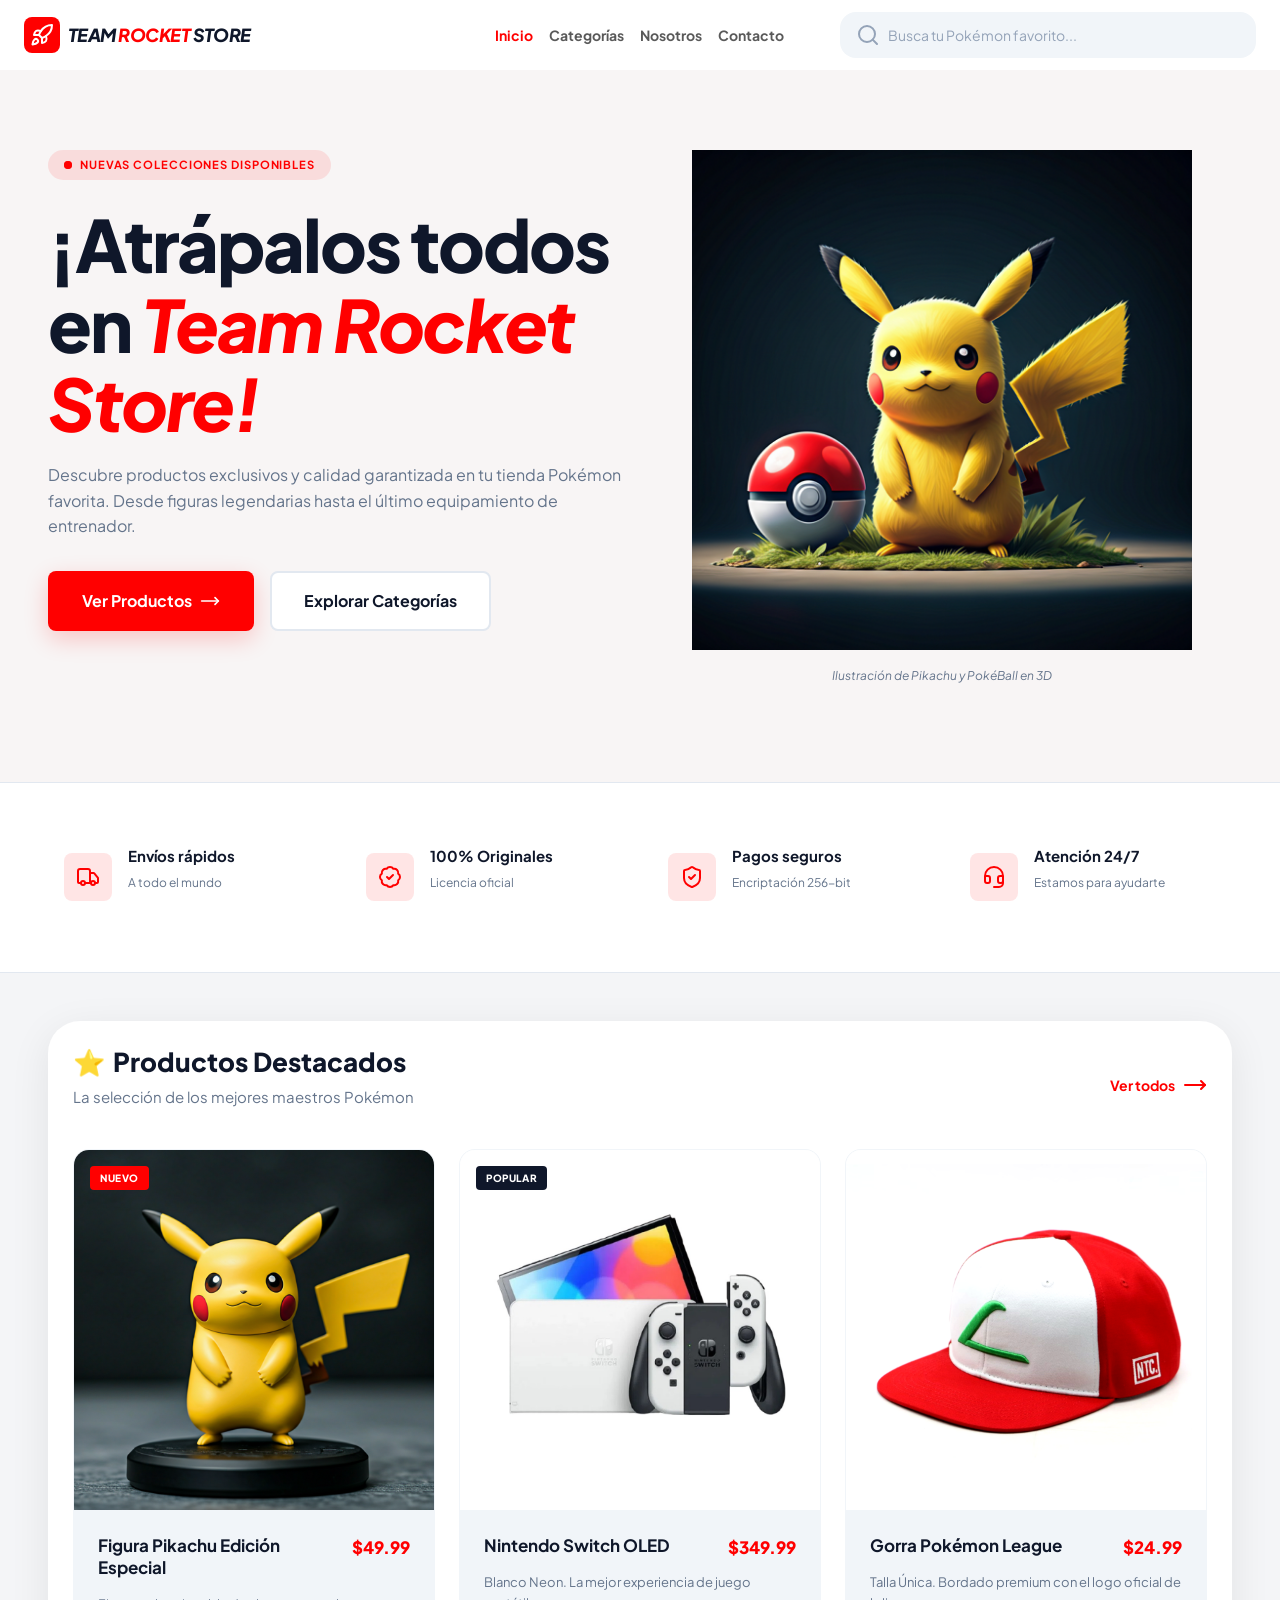
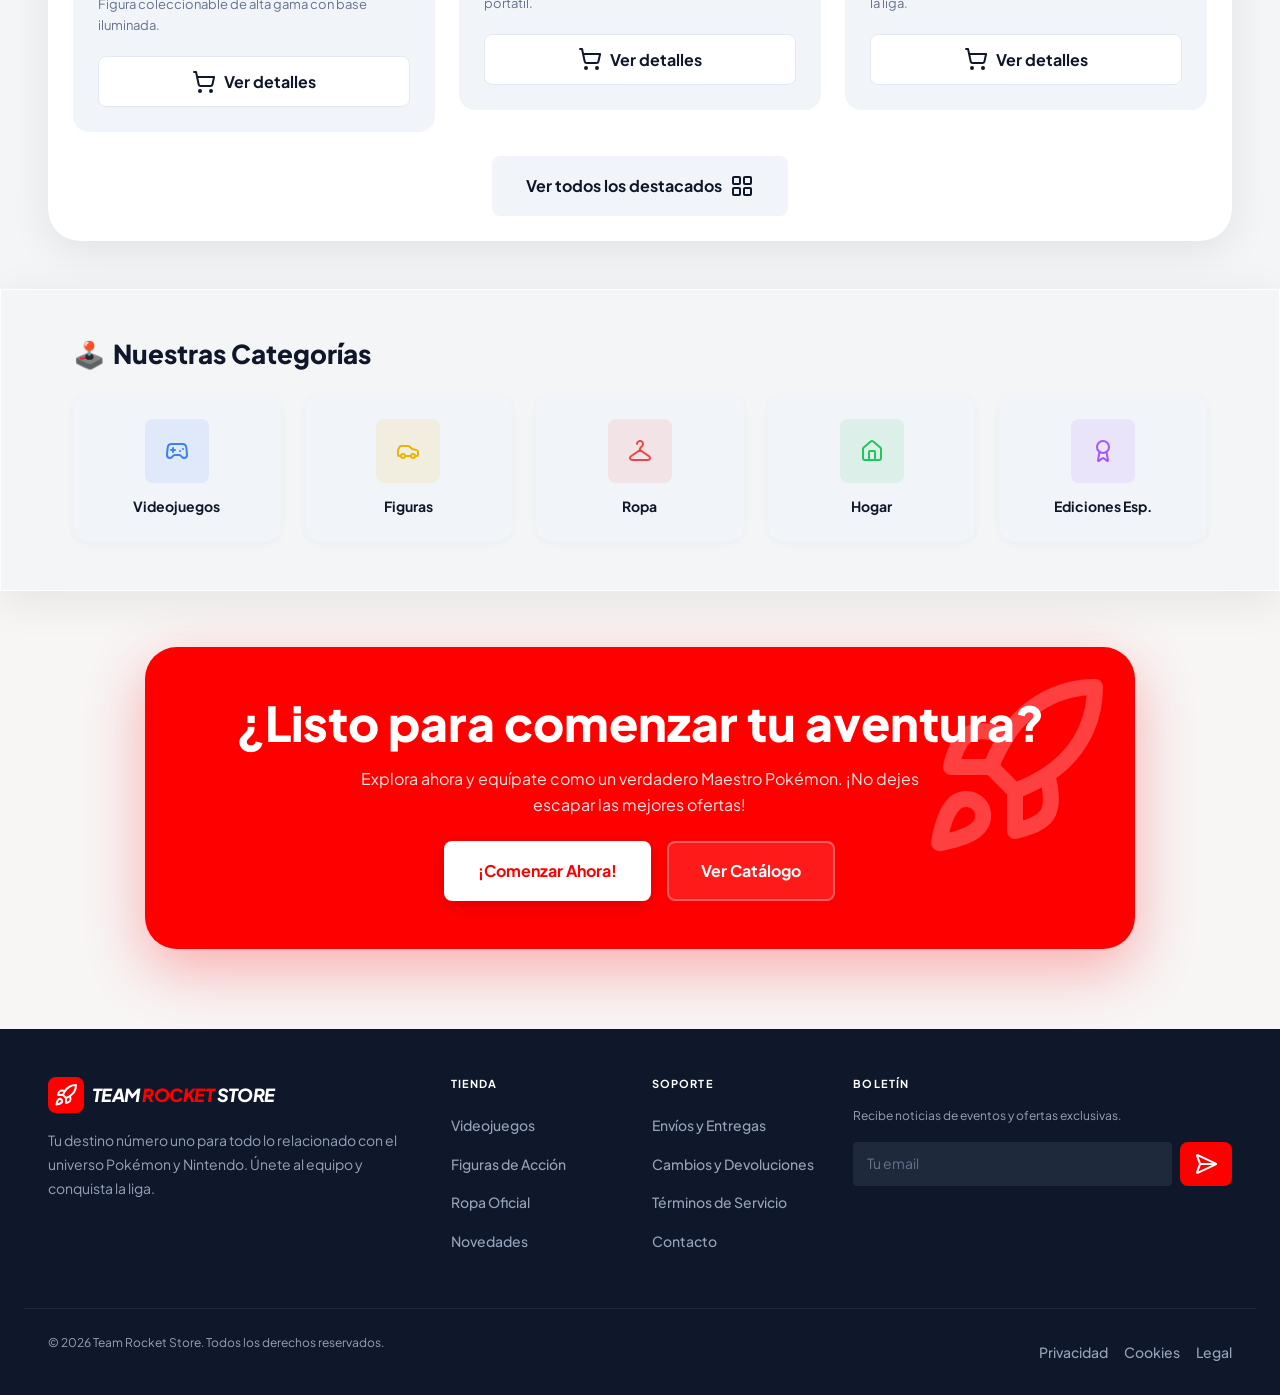
==== commit 84797637: "implement bootstrap al home page" ====
--- a/index.html
+++ b/index.html
@@ -62,331 +62,384 @@
 
     <main>
         <section class="hero" aria-labelledby="hero-title">
-            <div class="hero__inner">
-                <div class="hero__content">
-                    <div class="hero__badge" role="note">
-                        <span class="hero__badge-dot" aria-hidden="true"></span>
-                        Nuevas Colecciones Disponibles
-                    </div>
-                    <h2 id="hero-title" class="hero__title">
-                        ¡Atrápalos todos en <span>Team Rocket Store!</span>
-                    </h2>
-                    <p class="hero__description">
-                        Descubre productos exclusivos y calidad garantizada en tu tienda
-                        Pokémon favorita. Desde figuras legendarias hasta el último
-                        equipamiento de entrenador.
-                    </p>
-                    <div class="hero__actions">
-                        <a href="/categorias.html" class="btn btn--primary">
-                            Ver Productos
-                            <img src="/images/move-right.svg" class="btn__icon" alt="Move Right" aria-hidden="true">
-                        </a>
-                        <a href="/categorias.html" class="btn btn--outline">
-                            Explorar Categorías
-                        </a>
-                    </div>
-                </div>
-
-                <figure class="hero__visual">
-                    <img class="hero__image" src="/images/pikachu-hero.png"
-                        alt="Ilustración de Pikachu y PokéBall en 3D">
-                    <figcaption class="hero__caption">Ilustración de Pikachu y PokéBall en 3D</figcaption>
-                </figure>
+            <div class="container">
+                <div class="row">
+                    <div class="col-12 col-lg-6">
+                        <div class="hero__content mb-5 mb-lg-0">
+                            <div class="hero__badge" role="note">
+                                <span class="hero__badge-dot" aria-hidden="true"></span>
+                                Nuevas Colecciones Disponibles
+                            </div>
+                            <h2 id="hero-title" class="hero__title">
+                                ¡Atrápalos todos en <span>Team Rocket Store!</span>
+                            </h2>
+                            <p class="hero__description">
+                                Descubre productos exclusivos y calidad garantizada en tu tienda
+                                Pokémon favorita. Desde figuras legendarias hasta el último
+                                equipamiento de entrenador.
+                            </p>
+                            <div class="hero__actions">
+                                <a href="/categorias.html" class="btn btn--primary">
+                                    Ver Productos
+                                    <img src="/images/move-right.svg" class="btn__icon" alt="Move Right"
+                                        aria-hidden="true">
+                                </a>
+                                <a href="/categorias.html" class="btn btn--outline">
+                                    Explorar Categorías
+                                </a>
+                            </div>
+                        </div>
+                    </div>
+                    <div class="col-12 col-lg-6">
+                        <figure class="hero__visual">
+                            <img class="hero__image" src="/images/pikachu-hero.png"
+                                alt="Ilustración de Pikachu y PokéBall en 3D">
+                            <figcaption class="hero__caption">Ilustración de Pikachu y PokéBall en 3D</figcaption>
+                        </figure>
+                    </div>
+                </div>
             </div>
         </section>
 
-        <section class="benefits" aria-label="Beneficios de comprar en Team Rocket Store">
-            <div class="benefits__grid">
-                <div class="benefit-item">
-                    <div class="benefit-item__icon" aria-hidden="true">
-                        <svg xmlns="http://www.w3.org/2000/svg" width="24" height="24" viewBox="0 0 24 24" fill="none"
-                            stroke="currentColor" stroke-width="2" stroke-linecap="round" stroke-linejoin="round">
-                            <path d="M14 18V6a2 2 0 0 0-2-2H4a2 2 0 0 0-2 2v11a1 1 0 0 0 1 1h2" />
-                            <path d="M15 18H9" />
-                            <path d="M19 18h2a1 1 0 0 0 1-1v-3.65a1 1 0 0 0-.22-.624l-3.48-4.35A1 1 0 0 0 17.52 8H14" />
-                            <circle cx="17" cy="18" r="2" />
-                            <circle cx="7" cy="18" r="2" />
-                        </svg>
-                    </div>
-                    <div>
-                        <h3 class="benefit-item__title">Envíos rápidos</h3>
-                        <p class="benefit-item__subtitle">A todo el mundo</p>
-                    </div>
-                </div>
-                <div class="benefit-item">
-                    <div class="benefit-item__icon" aria-hidden="true">
-                        <svg xmlns="http://www.w3.org/2000/svg" width="24" height="24" viewBox="0 0 24 24" fill="none"
-                            stroke="currentColor" stroke-width="2" stroke-linecap="round" stroke-linejoin="round">
-                            <path
-                                d="M3.85 8.62a4 4 0 0 1 4.78-4.77 4 4 0 0 1 6.74 0 4 4 0 0 1 4.78 4.78 4 4 0 0 1 0 6.74 4 4 0 0 1-4.77 4.78 4 4 0 0 1-6.75 0 4 4 0 0 1-4.78-4.77 4 4 0 0 1 0-6.76Z" />
-                            <path d="m9 12 2 2 4-4" />
-                        </svg>
-                    </div>
-                    <div>
-                        <h3 class="benefit-item__title">100% Originales</h3>
-                        <p class="benefit-item__subtitle">Licencia oficial</p>
-                    </div>
-                </div>
-                <div class="benefit-item">
-                    <div class="benefit-item__icon" aria-hidden="true">
-                        <svg xmlns="http://www.w3.org/2000/svg" width="24" height="24" viewBox="0 0 24 24" fill="none"
-                            stroke="currentColor" stroke-width="2" stroke-linecap="round" stroke-linejoin="round">
-                            <path
-                                d="M20 13c0 5-3.5 7.5-7.66 8.95a1 1 0 0 1-.67-.01C7.5 20.5 4 18 4 13V6a1 1 0 0 1 1-1c2 0 4.5-1.2 6.24-2.72a1.17 1.17 0 0 1 1.52 0C14.51 3.81 17 5 19 5a1 1 0 0 1 1 1z" />
-                            <path d="m9 12 2 2 4-4" />
-                        </svg>
-                    </div>
-                    <div>
-                        <h3 class="benefit-item__title">Pagos seguros</h3>
-                        <p class="benefit-item__subtitle">Encriptación 256-bit</p>
-                    </div>
-                </div>
-                <div class="benefit-item">
-                    <div class="benefit-item__icon" aria-hidden="true">
-                        <svg xmlns="http://www.w3.org/2000/svg" width="24" height="24" viewBox="0 0 24 24" fill="none"
-                            stroke="currentColor" stroke-width="2" stroke-linecap="round" stroke-linejoin="round">
-                            <path
-                                d="M3 11h3a2 2 0 0 1 2 2v3a2 2 0 0 1-2 2H5a2 2 0 0 1-2-2v-5Zm0 0a9 9 0 1 1 18 0m0 0v5a2 2 0 0 1-2 2h-1a2 2 0 0 1-2-2v-3a2 2 0 0 1 2-2h3Z" />
-                            <path d="M21 16v2a4 4 0 0 1-4 4h-5" />
-                        </svg>
-                    </div>
-                    <div>
-                        <h3 class="benefit-item__title">Atención 24/7</h3>
-                        <p class="benefit-item__subtitle">Estamos para ayudarte</p>
-                    </div>
-                </div>
-            </div>
-        </section>
-
-        <section class="section section--alt" aria-labelledby="products-title">
-            <div class="section__card">
-                <div class="section__header">
-                    <div>
-                        <h2 id="products-title" class="section__title">
-                            <span aria-hidden="true">⭐</span> Productos Destacados
-                        </h2>
-                        <p class="section__subtitle">
-                            La selección de los mejores maestros Pokémon
-                        </p>
-                    </div>
-                    <a href="/categorias.html" class="section__link">
-                        Ver todos
-                        <svg xmlns="http://www.w3.org/2000/svg" width="24" height="24" viewBox="0 0 24 24" fill="none"
-                            stroke="currentColor" stroke-width="2" stroke-linecap="round" stroke-linejoin="round">
-                            <path d="M18 8L22 12L18 16" />
-                            <path d="M2 12H22" />
-                        </svg>
-                    </a>
-                </div>
-
-                <div class="products-grid">
-                    <article class="product-card">
-                        <div class="product-card__image-wrapper">
-                            <img class="product-card__image" src="/images/pikachu-toy.png"
-                                alt="Figura de acción coleccionable de Pikachu edición especial"
-                                style="view-transition-name: pikachu-image;">
-                            <span class="product-card__badge product-card__badge--new">Nuevo</span>
-                        </div>
-                        <div class="product-card__body">
-                            <div class="product-card__header">
-                                <h3 class="product-card__name">
-                                    Figura Pikachu Edición Especial
-                                </h3>
-                                <span class="product-card__price">$49.99</span>
-                            </div>
-                            <p class="product-card__description">
-                                Figura coleccionable de alta gama con base iluminada.
-                            </p>
-                            <a href="/productos/figura-pikachu.html" class="product-card__action"
-                                aria-label="Ver Figura Pikachu Edición Especial">
+        <section class="benefits bg-white py-5 px-4" aria-label="Beneficios de comprar en Team Rocket Store">
+            <div class="container">
+                <div class="row">
+                    <div class="col-12 col-md-6 col-lg-3">
+                        <div class="benefit-item">
+                            <div class="benefit-item__icon" aria-hidden="true">
                                 <svg xmlns="http://www.w3.org/2000/svg" width="24" height="24" viewBox="0 0 24 24"
                                     fill="none" stroke="currentColor" stroke-width="2" stroke-linecap="round"
                                     stroke-linejoin="round">
-                                    <circle cx="8" cy="21" r="1" />
-                                    <circle cx="19" cy="21" r="1" />
+                                    <path d="M14 18V6a2 2 0 0 0-2-2H4a2 2 0 0 0-2 2v11a1 1 0 0 0 1 1h2" />
+                                    <path d="M15 18H9" />
                                     <path
-                                        d="M2.05 2.05h2l2.66 12.42a2 2 0 0 0 2 1.58h9.78a2 2 0 0 0 1.95-1.57l1.65-7.43H5.12" />
+                                        d="M19 18h2a1 1 0 0 0 1-1v-3.65a1 1 0 0 0-.22-.624l-3.48-4.35A1 1 0 0 0 17.52 8H14" />
+                                    <circle cx="17" cy="18" r="2" />
+                                    <circle cx="7" cy="18" r="2" />
                                 </svg>
-                                Ver detalles
-                            </a>
-                        </div>
-                    </article>
-
-                    <article class="product-card">
-                        <div class="product-card__image-wrapper">
-                            <img class="product-card__image" src="/images/switch-oled.jpg"
-                                alt="Consola Nintendo Switch modelo OLED color blanco"
-                                style="view-transition-name: switch-image;">
-                            <span class="product-card__badge product-card__badge--popular">Popular</span>
-                        </div>
-                        <div class="product-card__body">
-                            <div class="product-card__header">
-                                <h3 class="product-card__name">Nintendo Switch OLED</h3>
-                                <span class="product-card__price">$349.99</span>
-                            </div>
-                            <p class="product-card__description">
-                                Blanco Neon. La mejor experiencia de juego portátil.
-                            </p>
-                            <a href="/productos/switch-oled.html" class="product-card__action"
-                                aria-label="Ver Nintendo Switch OLED">
-                                <svg xmlns="http://www.w3.org/2000/svg" width="24" height="24" viewBox="0 0 24 24"
-                                    fill="none" stroke="currentColor" stroke-width="2" stroke-linecap="round"
-                                    stroke-linejoin="round">
-                                    <circle cx="8" cy="21" r="1" />
-                                    <circle cx="19" cy="21" r="1" />
-                                    <path
-                                        d="M2.05 2.05h2l2.66 12.42a2 2 0 0 0 2 1.58h9.78a2 2 0 0 0 1.95-1.57l1.65-7.43H5.12" />
-                                </svg>
-                                Ver detalles
-                            </a>
-                        </div>
-                    </article>
-
-                    <article class="product-card">
-                        <div class="product-card__image-wrapper">
-                            <img class="product-card__image" src="/images/gorra-league.png"
-                                alt="Gorra oficial bordada de la Liga Pokémon"
-                                style="view-transition-name: gorra-image;">
-                        </div>
-                        <div class="product-card__body">
-                            <div class="product-card__header">
-                                <h3 class="product-card__name">Gorra Pokémon League</h3>
-                                <span class="product-card__price">$24.99</span>
-                            </div>
-                            <p class="product-card__description">
-                                Talla Única. Bordado premium con el logo oficial de la liga.
-                            </p>
-                            <a href="/productos/gorra-league.html" class="product-card__action"
-                                aria-label="Ver Gorra Pokémon League">
-                                <svg xmlns="http://www.w3.org/2000/svg" width="24" height="24" viewBox="0 0 24 24"
-                                    fill="none" stroke="currentColor" stroke-width="2" stroke-linecap="round"
-                                    stroke-linejoin="round">
-                                    <circle cx="8" cy="21" r="1" />
-                                    <circle cx="19" cy="21" r="1" />
-                                    <path
-                                        d="M2.05 2.05h2l2.66 12.42a2 2 0 0 0 2 1.58h9.78a2 2 0 0 0 1.95-1.57l1.65-7.43H5.12" />
-                                </svg>
-                                Ver detalles
-                            </a>
-                        </div>
-                    </article>
-                </div>
-
-                <div class="section__footer">
-                    <a href="/categorias.html" class="btn btn--neutral">
-                        Ver todos los destacados
-                        <svg xmlns="http://www.w3.org/2000/svg" width="24" height="24" viewBox="0 0 24 24" fill="none"
-                            stroke="currentColor" stroke-width="2" stroke-linecap="round" stroke-linejoin="round">
-                            <rect width="7" height="7" x="3" y="3" rx="1" />
-                            <rect width="7" height="7" x="14" y="3" rx="1" />
-                            <rect width="7" height="7" x="14" y="14" rx="1" />
-                            <rect width="7" height="7" x="3" y="14" rx="1" />
-                        </svg>
-                    </a>
-                </div>
-            </div>
-        </section>
-
-        <section class="section section--alt" aria-labelledby="categories-title">
-            <div class="section__card">
-                <h2 id="categories-title" class="section__title" style="margin-bottom: 2rem">
-                    <span aria-hidden="true">🕹️</span> Nuestras Categorías
-                </h2>
-
-                <ul class="categories-grid" aria-label="Categorías de productos">
-                    <li>
-                        <a href="/categorias.html#videojuegos" class="category-card" aria-label="Videojuegos">
-                            <div class="category-card__icon category-card__icon--blue" aria-hidden="true">
-                                <svg xmlns="http://www.w3.org/2000/svg" width="24" height="24" viewBox="0 0 24 24"
-                                    fill="none" stroke="currentColor" stroke-width="2" stroke-linecap="round"
-                                    stroke-linejoin="round">
-                                    <line x1="6" x2="10" y1="11" y2="11" />
-                                    <line x1="8" x2="8" y1="9" y2="13" />
-                                    <line x1="15" x2="15.01" y1="12" y2="12" />
-                                    <line x1="18" x2="18.01" y1="10" y2="10" />
-                                    <path
-                                        d="M17.32 5H6.68a4 4 0 0 0-3.978 3.59c-.006.052-.01.101-.017.152C2.604 9.416 2 14.456 2 16a3 3 0 0 0 3 3c1 0 1.5-.5 2-1l1.414-1.414A2 2 0 0 1 9.828 16h4.344a2 2 0 0 1 1.414.586L17 18c.5.5 1 1 2 1a3 3 0 0 0 3-3c0-1.545-.604-6.584-.685-7.258-.007-.05-.011-.1-.017-.151A4 4 0 0 0 17.32 5z" />
-                                </svg>
-                            </div>
-                            <span class="category-card__label">Videojuegos</span>
-                        </a>
-                    </li>
-                    <li>
-                        <a href="/categorias.html#figuras" class="category-card" aria-label="Figuras">
-                            <div class="category-card__icon category-card__icon--yellow" aria-hidden="true">
+                            </div>
+                            <div>
+                                <h3 class="benefit-item__title">Envíos rápidos</h3>
+                                <p class="benefit-item__subtitle">A todo el mundo</p>
+                            </div>
+                        </div>
+                    </div>
+                    <div class="col-12 col-md-6 col-lg-3">
+                        <div class="benefit-item">
+                            <div class="benefit-item__icon" aria-hidden="true">
                                 <svg xmlns="http://www.w3.org/2000/svg" width="24" height="24" viewBox="0 0 24 24"
                                     fill="none" stroke="currentColor" stroke-width="2" stroke-linecap="round"
                                     stroke-linejoin="round">
                                     <path
-                                        d="M19 17h2c.6 0 1-.4 1-1v-3c0-.9-.7-1.7-1.5-1.9C18.7 10.6 16 10 16 10s-1.3-1.4-2.2-2.3c-.5-.4-1.1-.7-1.8-.7H5c-.6 0-1.1.4-1.4.9l-1.4 2.9A3.7 3.7 0 0 0 2 12v4c0 .6.4 1 1 1h2" />
-                                    <circle cx="7" cy="17" r="2" />
-                                    <path d="M9 17h6" />
-                                    <circle cx="17" cy="17" r="2" />
+                                        d="M3.85 8.62a4 4 0 0 1 4.78-4.77 4 4 0 0 1 6.74 0 4 4 0 0 1 4.78 4.78 4 4 0 0 1 0 6.74 4 4 0 0 1-4.77 4.78 4 4 0 0 1-6.75 0 4 4 0 0 1-4.78-4.77 4 4 0 0 1 0-6.76Z" />
+                                    <path d="m9 12 2 2 4-4" />
                                 </svg>
                             </div>
-                            <span class="category-card__label">Figuras</span>
-                        </a>
-                    </li>
-                    <li>
-                        <a href="/categorias.html#ropa" class="category-card" aria-label="Ropa">
-                            <div class="category-card__icon category-card__icon--red" aria-hidden="true">
-                                <svg xmlns="http://www.w3.org/2000/svg" width="24" height="24" viewBox="0 0 24 24"
-                                    fill="none" stroke="currentColor" stroke-width="2" stroke-linecap="round"
-                                    stroke-linejoin="round">
-                                    <path d="M9 5a3 3 0 1 1 5.1 2.1l-1.5 1.5A2 2 0 0 0 12 10v1" />
-                                    <path d="M4 21a2 2 0 0 1-1.1-3.7L12 11l9.2 6.4A2 2 0 0 1 20 21Z" />
-                                </svg>
-                            </div>
-                            <span class="category-card__label">Ropa</span>
-                        </a>
-                    </li>
-                    <li>
-                        <a href="/categorias.html#hogar" class="category-card" aria-label="Hogar">
-                            <div class="category-card__icon category-card__icon--green" aria-hidden="true">
-                                <svg xmlns="http://www.w3.org/2000/svg" width="24" height="24" viewBox="0 0 24 24"
-                                    fill="none" stroke="currentColor" stroke-width="2" stroke-linecap="round"
-                                    stroke-linejoin="round">
-                                    <path d="M15 21v-8a1 1 0 0 0-1-1h-4a1 1 0 0 0-1 1v8" />
-                                    <path
-                                        d="M3 10a2 2 0 0 1 .709-1.528l7-6a2 2 0 0 1 2.582 0l7 6A2 2 0 0 1 21 10v9a2 2 0 0 1-2 2H5a2 2 0 0 1-2-2z" />
-                                </svg>
-                            </div>
-                            <span class="category-card__label">Hogar</span>
-                        </a>
-                    </li>
-                    <li>
-                        <a href="/categorias.html#ediciones-especiales" class="category-card"
-                            aria-label="Ediciones Especiales">
-                            <div class="category-card__icon category-card__icon--purple" aria-hidden="true">
+                            <div>
+                                <h3 class="benefit-item__title">100% Originales</h3>
+                                <p class="benefit-item__subtitle">Licencia oficial</p>
+                            </div>
+                        </div>
+                    </div>
+                    <div class="col-12 col-md-6 col-lg-3">
+                        <div class="benefit-item">
+                            <div class="benefit-item__icon" aria-hidden="true">
                                 <svg xmlns="http://www.w3.org/2000/svg" width="24" height="24" viewBox="0 0 24 24"
                                     fill="none" stroke="currentColor" stroke-width="2" stroke-linecap="round"
                                     stroke-linejoin="round">
                                     <path
-                                        d="m15.477 12.89 1.515 8.526a.5.5 0 0 1-.81.47l-3.58-2.687a1 1 0 0 0-1.197 0l-3.586 2.686a.5.5 0 0 1-.81-.469l1.514-8.526" />
-                                    <circle cx="12" cy="8" r="6" />
+                                        d="M20 13c0 5-3.5 7.5-7.66 8.95a1 1 0 0 1-.67-.01C7.5 20.5 4 18 4 13V6a1 1 0 0 1 1-1c2 0 4.5-1.2 6.24-2.72a1.17 1.17 0 0 1 1.52 0C14.51 3.81 17 5 19 5a1 1 0 0 1 1 1z" />
+                                    <path d="m9 12 2 2 4-4" />
                                 </svg>
                             </div>
-                            <span class="category-card__label">Ediciones Esp.</span>
-                        </a>
-                    </li>
-                </ul>
+                            <div>
+                                <h3 class="benefit-item__title">Pagos seguros</h3>
+                                <p class="benefit-item__subtitle">Encriptación 256-bit</p>
+                            </div>
+                        </div>
+                    </div>
+                    <div class="col-12 col-md-6 col-lg-3">
+                        <div class="benefit-item">
+                            <div class="benefit-item__icon" aria-hidden="true">
+                                <svg xmlns="http://www.w3.org/2000/svg" width="24" height="24" viewBox="0 0 24 24"
+                                    fill="none" stroke="currentColor" stroke-width="2" stroke-linecap="round"
+                                    stroke-linejoin="round">
+                                    <path
+                                        d="M3 11h3a2 2 0 0 1 2 2v3a2 2 0 0 1-2 2H5a2 2 0 0 1-2-2v-5Zm0 0a9 9 0 1 1 18 0m0 0v5a2 2 0 0 1-2 2h-1a2 2 0 0 1-2-2v-3a2 2 0 0 1 2-2h3Z" />
+                                    <path d="M21 16v2a4 4 0 0 1-4 4h-5" />
+                                </svg>
+                            </div>
+                            <div>
+                                <h3 class="benefit-item__title">Atención 24/7</h3>
+                                <p class="benefit-item__subtitle">Estamos para ayudarte</p>
+                            </div>
+                        </div>
+                    </div>
+                </div>
             </div>
         </section>
 
+        <section class="section section--alt py-5 px-4" aria-labelledby="products-title">
+            <div class="container">
+                <div class="row">
+                    <div class="col">
+                        <div class="section__card bg-white p-4 rounded-5">
+                            <div
+                                class="d-flex flex-column flex-md-row justify-content-between align-items-end align-items-md-center mb-4 gap-3">
+                                <div class="w-100">
+                                    <h2 id="products-title" class="section__title d-flex align-items-center gap-2">
+                                        <span aria-hidden="true">⭐</span> Productos Destacados
+                                    </h2>
+                                    <p class="section__subtitle mt-2">
+                                        La selección de los mejores maestros Pokémon
+                                    </p>
+                                </div>
+                                <a href="/categorias.html" class="section__link d-inline-flex align-items-center gap-2">
+                                    Ver todos
+                                    <svg xmlns="http://www.w3.org/2000/svg" width="24" height="24" viewBox="0 0 24 24"
+                                        fill="none" stroke="currentColor" stroke-width="2" stroke-linecap="round"
+                                        stroke-linejoin="round">
+                                        <path d="M18 8L22 12L18 16" />
+                                        <path d="M2 12H22" />
+                                    </svg>
+                                </a>
+                            </div>
+
+                            <div class="row">
+                                <div class="col-12 col-md-6 col-lg-4">
+                                    <article class="product-card">
+                                        <div class="product-card__image-wrapper">
+                                            <img class="product-card__image" src="/images/pikachu-toy.png"
+                                                alt="Figura de acción coleccionable de Pikachu edición especial"
+                                                style="view-transition-name: pikachu-image;">
+                                            <span class="product-card__badge product-card__badge--new">Nuevo</span>
+                                        </div>
+                                        <div class="product-card__body">
+                                            <div class="product-card__header">
+                                                <h3 class="product-card__name">
+                                                    Figura Pikachu Edición Especial
+                                                </h3>
+                                                <span class="product-card__price">$49.99</span>
+                                            </div>
+                                            <p class="product-card__description">
+                                                Figura coleccionable de alta gama con base iluminada.
+                                            </p>
+                                            <a href="/productos/figura-pikachu.html" class="product-card__action"
+                                                aria-label="Ver Figura Pikachu Edición Especial">
+                                                <svg xmlns="http://www.w3.org/2000/svg" width="24" height="24"
+                                                    viewBox="0 0 24 24" fill="none" stroke="currentColor"
+                                                    stroke-width="2" stroke-linecap="round" stroke-linejoin="round">
+                                                    <circle cx="8" cy="21" r="1" />
+                                                    <circle cx="19" cy="21" r="1" />
+                                                    <path
+                                                        d="M2.05 2.05h2l2.66 12.42a2 2 0 0 0 2 1.58h9.78a2 2 0 0 0 1.95-1.57l1.65-7.43H5.12" />
+                                                </svg>
+                                                Ver detalles
+                                            </a>
+                                        </div>
+                                    </article>
+                                </div>
+                                <div class="col-12 col-md-6 col-lg-4">
+                                    <article class="product-card">
+                                        <div class="product-card__image-wrapper">
+                                            <img class="product-card__image" src="/images/switch-oled.jpg"
+                                                alt="Consola Nintendo Switch modelo OLED color blanco"
+                                                style="view-transition-name: switch-image;">
+                                            <span
+                                                class="product-card__badge product-card__badge--popular">Popular</span>
+                                        </div>
+                                        <div class="product-card__body">
+                                            <div class="product-card__header">
+                                                <h3 class="product-card__name">Nintendo Switch OLED</h3>
+                                                <span class="product-card__price">$349.99</span>
+                                            </div>
+                                            <p class="product-card__description">
+                                                Blanco Neon. La mejor experiencia de juego portátil.
+                                            </p>
+                                            <a href="/productos/switch-oled.html" class="product-card__action"
+                                                aria-label="Ver Nintendo Switch OLED">
+                                                <svg xmlns="http://www.w3.org/2000/svg" width="24" height="24"
+                                                    viewBox="0 0 24 24" fill="none" stroke="currentColor"
+                                                    stroke-width="2" stroke-linecap="round" stroke-linejoin="round">
+                                                    <circle cx="8" cy="21" r="1" />
+                                                    <circle cx="19" cy="21" r="1" />
+                                                    <path
+                                                        d="M2.05 2.05h2l2.66 12.42a2 2 0 0 0 2 1.58h9.78a2 2 0 0 0 1.95-1.57l1.65-7.43H5.12" />
+                                                </svg>
+                                                Ver detalles
+                                            </a>
+                                        </div>
+                                    </article>
+                                </div>
+                                <div class="col-12 col-md-6 col-lg-4">
+                                    <article class="product-card">
+                                        <div class="product-card__image-wrapper">
+                                            <img class="product-card__image" src="/images/gorra-league.png"
+                                                alt="Gorra oficial bordada de la Liga Pokémon"
+                                                style="view-transition-name: gorra-image;">
+                                        </div>
+                                        <div class="product-card__body">
+                                            <div class="product-card__header">
+                                                <h3 class="product-card__name">Gorra Pokémon League</h3>
+                                                <span class="product-card__price">$24.99</span>
+                                            </div>
+                                            <p class="product-card__description">
+                                                Talla Única. Bordado premium con el logo oficial de la liga.
+                                            </p>
+                                            <a href="/productos/gorra-league.html" class="product-card__action"
+                                                aria-label="Ver Gorra Pokémon League">
+                                                <svg xmlns="http://www.w3.org/2000/svg" width="24" height="24"
+                                                    viewBox="0 0 24 24" fill="none" stroke="currentColor"
+                                                    stroke-width="2" stroke-linecap="round" stroke-linejoin="round">
+                                                    <circle cx="8" cy="21" r="1" />
+                                                    <circle cx="19" cy="21" r="1" />
+                                                    <path
+                                                        d="M2.05 2.05h2l2.66 12.42a2 2 0 0 0 2 1.58h9.78a2 2 0 0 0 1.95-1.57l1.65-7.43H5.12" />
+                                                </svg>
+                                                Ver detalles
+                                            </a>
+                                        </div>
+                                    </article>
+                                </div>
+                            </div>
+
+                            <div class="text-center mt-4">
+                                <a href="/categorias.html" class="btn btn--neutral">
+                                    Ver todos los destacados
+                                    <svg xmlns="http://www.w3.org/2000/svg" width="24" height="24" viewBox="0 0 24 24"
+                                        fill="none" stroke="currentColor" stroke-width="2" stroke-linecap="round"
+                                        stroke-linejoin="round">
+                                        <rect width="7" height="7" x="3" y="3" rx="1" />
+                                        <rect width="7" height="7" x="14" y="3" rx="1" />
+                                        <rect width="7" height="7" x="14" y="14" rx="1" />
+                                        <rect width="7" height="7" x="3" y="14" rx="1" />
+                                    </svg>
+                                </a>
+                            </div>
+                        </div>
+                    </div>
+                </div>
+            </div>
+        </section>
+
+        <section class="section section--alt" aria-labelledby="categories-title">
+            <div class="section__card">
+                <div class="container">
+                    <div class="row">
+                        <div class="col">
+                            <h2 id="categories-title" class="section__title d-flex align-items-center gap-2 mb-4">
+                                <span aria-hidden="true">🕹️</span> Nuestras Categorías
+                            </h2>
+
+                            <div class="row" aria-label="Categorías de productos">
+                                <div class="col-6 col-md-4 col-lg">
+                                    <a href="/categorias.html#videojuegos" class="category-card mb-4 mb-lg-0"
+                                        aria-label="Videojuegos">
+                                        <div class="category-card__icon category-card__icon--blue" aria-hidden="true">
+                                            <svg xmlns="http://www.w3.org/2000/svg" width="24" height="24"
+                                                viewBox="0 0 24 24" fill="none" stroke="currentColor" stroke-width="2"
+                                                stroke-linecap="round" stroke-linejoin="round">
+                                                <line x1="6" x2="10" y1="11" y2="11" />
+                                                <line x1="8" x2="8" y1="9" y2="13" />
+                                                <line x1="15" x2="15.01" y1="12" y2="12" />
+                                                <line x1="18" x2="18.01" y1="10" y2="10" />
+                                                <path
+                                                    d="M17.32 5H6.68a4 4 0 0 0-3.978 3.59c-.006.052-.01.101-.017.152C2.604 9.416 2 14.456 2 16a3 3 0 0 0 3 3c1 0 1.5-.5 2-1l1.414-1.414A2 2 0 0 1 9.828 16h4.344a2 2 0 0 1 1.414.586L17 18c.5.5 1 1 2 1a3 3 0 0 0 3-3c0-1.545-.604-6.584-.685-7.258-.007-.05-.011-.1-.017-.151A4 4 0 0 0 17.32 5z" />
+                                            </svg>
+                                        </div>
+                                        <span class="category-card__label">Videojuegos</span>
+                                    </a>
+                                </div>
+                                <div class="col-6 col-md-4 col-lg">
+                                    <a href="/categorias.html#figuras" class="category-card mb-4 mb-lg-0"
+                                        aria-label="Figuras">
+                                        <div class="category-card__icon category-card__icon--yellow" aria-hidden="true">
+                                            <svg xmlns="http://www.w3.org/2000/svg" width="24" height="24"
+                                                viewBox="0 0 24 24" fill="none" stroke="currentColor" stroke-width="2"
+                                                stroke-linecap="round" stroke-linejoin="round">
+                                                <path
+                                                    d="M19 17h2c.6 0 1-.4 1-1v-3c0-.9-.7-1.7-1.5-1.9C18.7 10.6 16 10 16 10s-1.3-1.4-2.2-2.3c-.5-.4-1.1-.7-1.8-.7H5c-.6 0-1.1.4-1.4.9l-1.4 2.9A3.7 3.7 0 0 0 2 12v4c0 .6.4 1 1 1h2" />
+                                                <circle cx="7" cy="17" r="2" />
+                                                <path d="M9 17h6" />
+                                                <circle cx="17" cy="17" r="2" />
+                                            </svg>
+                                        </div>
+                                        <span class="category-card__label">Figuras</span>
+                                    </a>
+                                </div>
+                                <div class="col-6 col-md-4 col-lg">
+                                    <a href="/categorias.html#ropa" class="category-card mb-4 mb-lg-0"
+                                        aria-label="Ropa">
+                                        <div class="category-card__icon category-card__icon--red" aria-hidden="true">
+                                            <svg xmlns="http://www.w3.org/2000/svg" width="24" height="24"
+                                                viewBox="0 0 24 24" fill="none" stroke="currentColor" stroke-width="2"
+                                                stroke-linecap="round" stroke-linejoin="round">
+                                                <path d="M9 5a3 3 0 1 1 5.1 2.1l-1.5 1.5A2 2 0 0 0 12 10v1" />
+                                                <path d="M4 21a2 2 0 0 1-1.1-3.7L12 11l9.2 6.4A2 2 0 0 1 20 21Z" />
+                                            </svg>
+                                        </div>
+                                        <span class="category-card__label">Ropa</span>
+                                    </a>
+                                </div>
+                                <div class="col-6 col-md-4 col-lg">
+                                    <a href="/categorias.html#hogar" class="category-card mb-4 mb-lg-0"
+                                        aria-label="Hogar">
+                                        <div class="category-card__icon category-card__icon--green" aria-hidden="true">
+                                            <svg xmlns="http://www.w3.org/2000/svg" width="24" height="24"
+                                                viewBox="0 0 24 24" fill="none" stroke="currentColor" stroke-width="2"
+                                                stroke-linecap="round" stroke-linejoin="round">
+                                                <path d="M15 21v-8a1 1 0 0 0-1-1h-4a1 1 0 0 0-1 1v8" />
+                                                <path
+                                                    d="M3 10a2 2 0 0 1 .709-1.528l7-6a2 2 0 0 1 2.582 0l7 6A2 2 0 0 1 21 10v9a2 2 0 0 1-2 2H5a2 2 0 0 1-2-2z" />
+                                            </svg>
+                                        </div>
+                                        <span class="category-card__label">Hogar</span>
+                                    </a>
+                                </div>
+                                <div class="col-6 col-md-4 col-lg">
+                                    <a href="/categorias.html#ediciones-especiales" class="category-card mb-4 mb-lg-0"
+                                        aria-label="Ediciones Especiales">
+                                        <div class="category-card__icon category-card__icon--purple" aria-hidden="true">
+                                            <svg xmlns="http://www.w3.org/2000/svg" width="24" height="24"
+                                                viewBox="0 0 24 24" fill="none" stroke="currentColor" stroke-width="2"
+                                                stroke-linecap="round" stroke-linejoin="round">
+                                                <path
+                                                    d="m15.477 12.89 1.515 8.526a.5.5 0 0 1-.81.47l-3.58-2.687a1 1 0 0 0-1.197 0l-3.586 2.686a.5.5 0 0 1-.81-.469l1.514-8.526" />
+                                                <circle cx="12" cy="8" r="6" />
+                                            </svg>
+                                        </div>
+                                        <span class="category-card__label">Ediciones Esp.</span>
+                                    </a>
+                                </div>
+                            </div>
+                        </div>
+                    </div>
+                </div>
+            </div>
+        </section>
+
         <section class="cta" aria-labelledby="cta-title">
-            <div class="cta__inner">
-                <img src="/images/rocket.svg" alt="Rocket" class="cta__decoration" aria-hidden="true">
-                <div class="cta__content">
-                    <h2 id="cta-title" class="cta__title">
-                        ¿Listo para comenzar tu aventura?
-                    </h2>
-                    <p class="cta__description">
-                        Explora ahora y equípate como un verdadero Maestro Pokémon. ¡No
-                        dejes escapar las mejores ofertas!
-                    </p>
-                    <div class="cta__actions">
-                        <a href="/categorias.html" class="btn btn--ghost-white">¡Comenzar Ahora!</a>
-                        <a href="/categorias.html" class="btn btn--outline-white">Ver Catálogo</a>
+            <div class="container">
+                <div class="row justify-content-center">
+                    <div class="col-12 col-md-11 col-lg-10">
+                        <div class="cta__inner px-4 py-5 text-center text-white rounded-5 position-relative">
+                            <img src="/images/rocket.svg" alt="Rocket"
+                                class="cta__decoration position-absolute top-0 end-0 p-4" aria-hidden="true">
+                            <div class="cta__content position-relative">
+                                <h2 id="cta-title" class="cta__title mb-3">
+                                    ¿Listo para comenzar tu aventura?
+                                </h2>
+                                <p class="cta__description mb-4 mx-auto">
+                                    Explora ahora y equípate como un verdadero Maestro Pokémon. ¡No
+                                    dejes escapar las mejores ofertas!
+                                </p>
+                                <div
+                                    class="d-flex flex-column flex-sm-row align-items-center justify-content-center gap-3">
+                                    <a href="/categorias.html" class="btn btn--ghost-white">¡Comenzar Ahora!</a>
+                                    <a href="/categorias.html" class="btn btn--outline-white">Ver Catálogo</a>
+                                </div>
+                            </div>
+                        </div>
                     </div>
                 </div>
             </div>
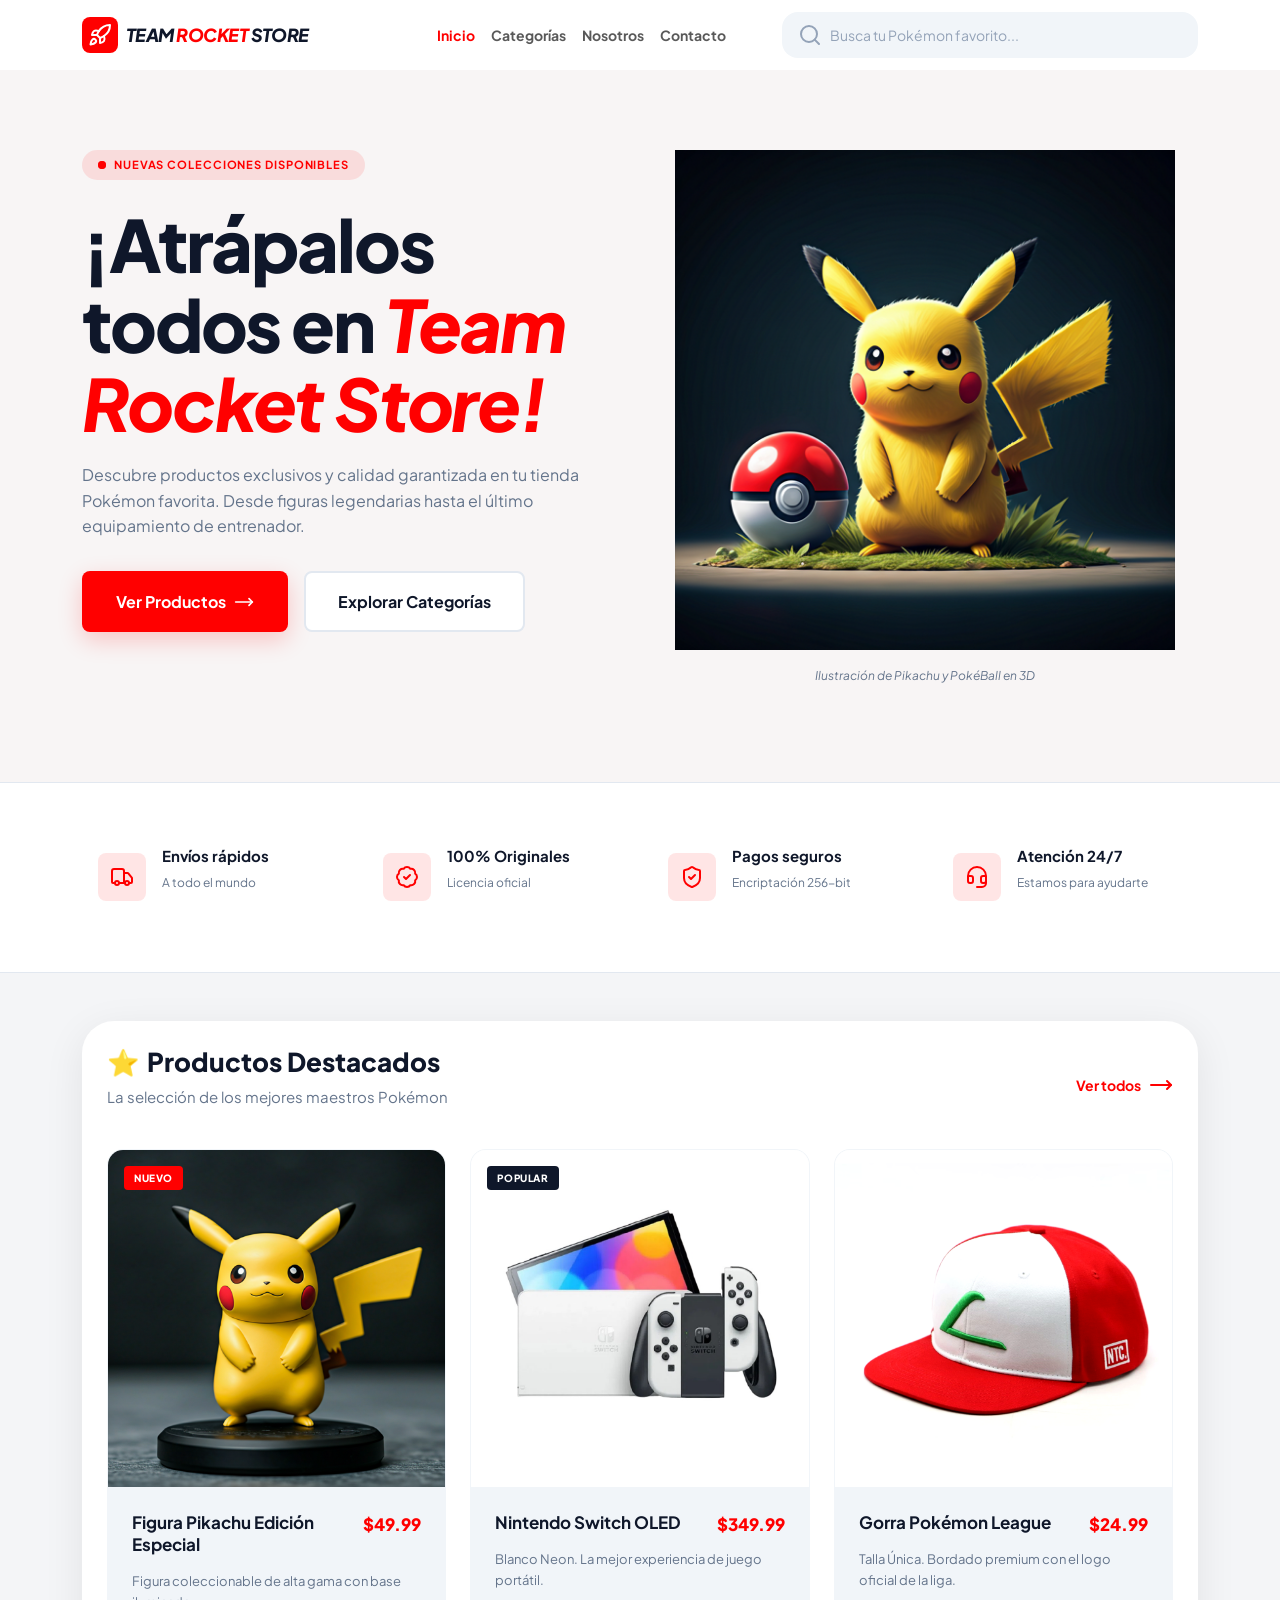
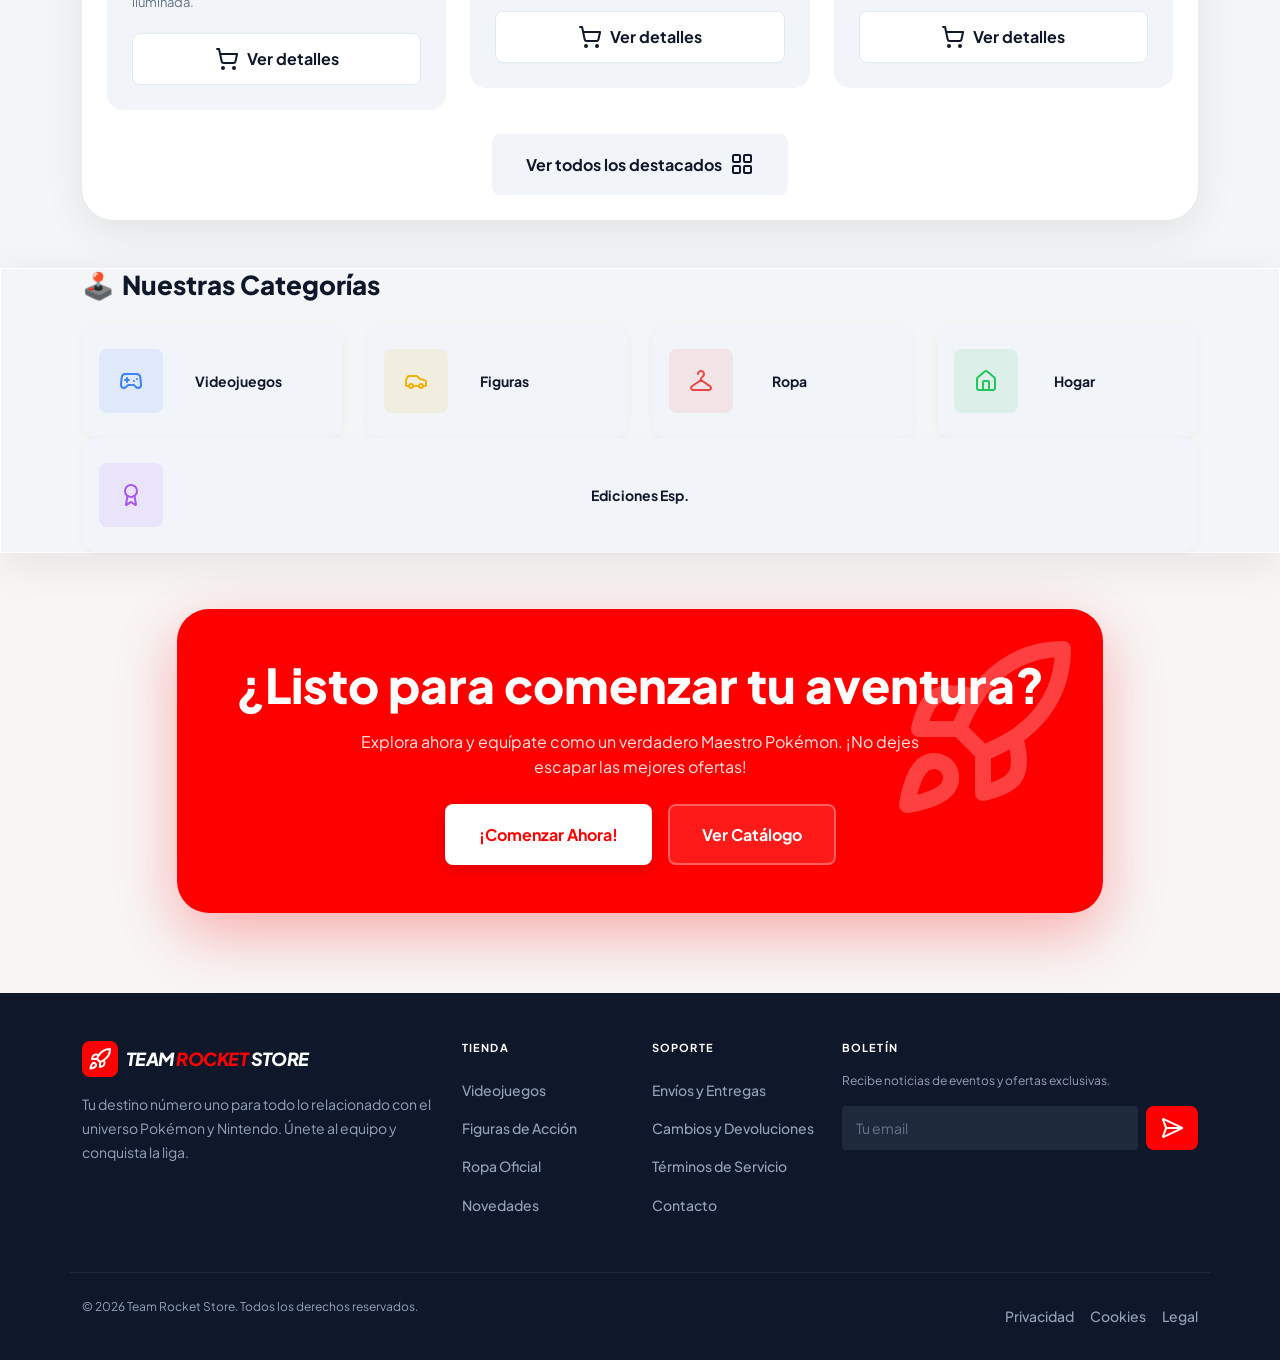
==== commit 184c506b: "update class names" ====
--- a/index.html
+++ b/index.html
@@ -1,559 +1,566 @@
-<!doctype html>
-<html lang="es-PE">
-
-<head>
-    <meta charset="UTF-8">
-    <meta name="viewport" content="width=device-width, initial-scale=1.0">
-    <meta name="description"
-        content="Team Rocket Store - Tu tienda de Pokémon y Nintendo número uno. Figuras, videojuegos, ropa y ediciones especiales.">
-    <title>Team Rocket Store - Pokémon & Nintendo Shop</title>
-    <link rel="preconnect" href="https://fonts.googleapis.com">
-    <link rel="preconnect" href="https://fonts.gstatic.com" crossorigin>
-    <link href="https://fonts.googleapis.com/css2?family=Plus+Jakarta+Sans:wght@400;500;600;700;800&display=swap"
-        rel="stylesheet">
-    <link href="https://cdn.jsdelivr.net/npm/bootstrap@5.3.8/dist/css/bootstrap.min.css" rel="stylesheet"
-        integrity="sha384-sRIl4kxILFvY47J16cr9ZwB07vP4J8+LH7qKQnuqkuIAvNWLzeN8tE5YBujZqJLB" crossorigin="anonymous">
-    <link rel="stylesheet" href="/styles/main.css">
-    <meta name="view-transition" content="same-origin">
-</head>
-
-<body>
-    <header class="site-header sticky-top py-1">
-        <nav class="navbar navbar-expand-lg">
-            <div class="container">
-                <a href="/index.html" class="navbar-brand logo" aria-label="Team Rocket Store - Inicio">
-                    <div class="logo__icon" aria-hidden="true">
-                        <img src="/images/rocket.svg" alt="Rocket">
-                    </div>
-                    <span class="logo__text">Team <span>Rocket</span> Store</span>
-                </a>
-                <button class="navbar-toggler" type="button" data-bs-toggle="collapse" data-bs-target="#navbarContent"
-                    aria-controls="navbarContent" aria-expanded="false" aria-label="Toggle navigation">
-                    <span class="navbar-toggler-icon"></span>
-                </button>
-                <div class="collapse navbar-collapse" id="navbarContent">
-                    <ul class="navbar-nav ms-lg-auto me-lg-5 text-center text-lg-start">
-                        <li class="nav-item">
-                            <a class="nav-link active" aria-current="page" href="/index.html">Inicio</a>
-                        </li>
-                        <li class="nav-item">
-                            <a class="nav-link" href="/categorias.html">Categorías</a>
-                        </li>
-                        <li class="nav-item">
-                            <a class="nav-link" href="/nosotros.html">Nosotros</a>
-                        </li>
-                        <li class="nav-item">
-                            <a class="nav-link" href="/contacto.html">Contacto</a>
-                        </li>
-                    </ul>
-                    <form class="search" role="search">
-                        <div class="search__wrapper">
-                            <img src="/images/search.svg" class="search__icon" alt="Search">
-                            <label for="search-desktop" class="visually-hidden">Buscar productos</label>
-                            <input id="search-desktop" class="search__input" type="search"
-                                placeholder="Busca tu Pokémon favorito..."
-                                aria-label="Buscar productos de Pokémon y Nintendo">
-                        </div>
-                    </form>
-                </div>
-            </div>
-        </nav>
-    </header>
-
-    <main>
-        <section class="hero" aria-labelledby="hero-title">
-            <div class="container">
-                <div class="row">
-                    <div class="col-12 col-lg-6">
-                        <div class="hero__content mb-5 mb-lg-0">
-                            <div class="hero__badge" role="note">
-                                <span class="hero__badge-dot" aria-hidden="true"></span>
-                                Nuevas Colecciones Disponibles
-                            </div>
-                            <h2 id="hero-title" class="hero__title">
-                                ¡Atrápalos todos en <span>Team Rocket Store!</span>
-                            </h2>
-                            <p class="hero__description">
-                                Descubre productos exclusivos y calidad garantizada en tu tienda
-                                Pokémon favorita. Desde figuras legendarias hasta el último
-                                equipamiento de entrenador.
-                            </p>
-                            <div class="hero__actions">
-                                <a href="/categorias.html" class="btn btn--primary">
-                                    Ver Productos
-                                    <img src="/images/move-right.svg" class="btn__icon" alt="Move Right"
-                                        aria-hidden="true">
-                                </a>
-                                <a href="/categorias.html" class="btn btn--outline">
-                                    Explorar Categorías
-                                </a>
-                            </div>
-                        </div>
-                    </div>
-                    <div class="col-12 col-lg-6">
-                        <figure class="hero__visual">
-                            <img class="hero__image" src="/images/pikachu-hero.png"
-                                alt="Ilustración de Pikachu y PokéBall en 3D">
-                            <figcaption class="hero__caption">Ilustración de Pikachu y PokéBall en 3D</figcaption>
-                        </figure>
-                    </div>
-                </div>
-            </div>
-        </section>
-
-        <section class="benefits bg-white py-5 px-4" aria-label="Beneficios de comprar en Team Rocket Store">
-            <div class="container">
-                <div class="row">
-                    <div class="col-12 col-md-6 col-lg-3">
-                        <div class="benefit-item">
-                            <div class="benefit-item__icon" aria-hidden="true">
-                                <svg xmlns="http://www.w3.org/2000/svg" width="24" height="24" viewBox="0 0 24 24"
-                                    fill="none" stroke="currentColor" stroke-width="2" stroke-linecap="round"
-                                    stroke-linejoin="round">
-                                    <path d="M14 18V6a2 2 0 0 0-2-2H4a2 2 0 0 0-2 2v11a1 1 0 0 0 1 1h2" />
-                                    <path d="M15 18H9" />
-                                    <path
-                                        d="M19 18h2a1 1 0 0 0 1-1v-3.65a1 1 0 0 0-.22-.624l-3.48-4.35A1 1 0 0 0 17.52 8H14" />
-                                    <circle cx="17" cy="18" r="2" />
-                                    <circle cx="7" cy="18" r="2" />
-                                </svg>
-                            </div>
-                            <div>
-                                <h3 class="benefit-item__title">Envíos rápidos</h3>
-                                <p class="benefit-item__subtitle">A todo el mundo</p>
-                            </div>
-                        </div>
-                    </div>
-                    <div class="col-12 col-md-6 col-lg-3">
-                        <div class="benefit-item">
-                            <div class="benefit-item__icon" aria-hidden="true">
-                                <svg xmlns="http://www.w3.org/2000/svg" width="24" height="24" viewBox="0 0 24 24"
-                                    fill="none" stroke="currentColor" stroke-width="2" stroke-linecap="round"
-                                    stroke-linejoin="round">
-                                    <path
-                                        d="M3.85 8.62a4 4 0 0 1 4.78-4.77 4 4 0 0 1 6.74 0 4 4 0 0 1 4.78 4.78 4 4 0 0 1 0 6.74 4 4 0 0 1-4.77 4.78 4 4 0 0 1-6.75 0 4 4 0 0 1-4.78-4.77 4 4 0 0 1 0-6.76Z" />
-                                    <path d="m9 12 2 2 4-4" />
-                                </svg>
-                            </div>
-                            <div>
-                                <h3 class="benefit-item__title">100% Originales</h3>
-                                <p class="benefit-item__subtitle">Licencia oficial</p>
-                            </div>
-                        </div>
-                    </div>
-                    <div class="col-12 col-md-6 col-lg-3">
-                        <div class="benefit-item">
-                            <div class="benefit-item__icon" aria-hidden="true">
-                                <svg xmlns="http://www.w3.org/2000/svg" width="24" height="24" viewBox="0 0 24 24"
-                                    fill="none" stroke="currentColor" stroke-width="2" stroke-linecap="round"
-                                    stroke-linejoin="round">
-                                    <path
-                                        d="M20 13c0 5-3.5 7.5-7.66 8.95a1 1 0 0 1-.67-.01C7.5 20.5 4 18 4 13V6a1 1 0 0 1 1-1c2 0 4.5-1.2 6.24-2.72a1.17 1.17 0 0 1 1.52 0C14.51 3.81 17 5 19 5a1 1 0 0 1 1 1z" />
-                                    <path d="m9 12 2 2 4-4" />
-                                </svg>
-                            </div>
-                            <div>
-                                <h3 class="benefit-item__title">Pagos seguros</h3>
-                                <p class="benefit-item__subtitle">Encriptación 256-bit</p>
-                            </div>
-                        </div>
-                    </div>
-                    <div class="col-12 col-md-6 col-lg-3">
-                        <div class="benefit-item">
-                            <div class="benefit-item__icon" aria-hidden="true">
-                                <svg xmlns="http://www.w3.org/2000/svg" width="24" height="24" viewBox="0 0 24 24"
-                                    fill="none" stroke="currentColor" stroke-width="2" stroke-linecap="round"
-                                    stroke-linejoin="round">
-                                    <path
-                                        d="M3 11h3a2 2 0 0 1 2 2v3a2 2 0 0 1-2 2H5a2 2 0 0 1-2-2v-5Zm0 0a9 9 0 1 1 18 0m0 0v5a2 2 0 0 1-2 2h-1a2 2 0 0 1-2-2v-3a2 2 0 0 1 2-2h3Z" />
-                                    <path d="M21 16v2a4 4 0 0 1-4 4h-5" />
-                                </svg>
-                            </div>
-                            <div>
-                                <h3 class="benefit-item__title">Atención 24/7</h3>
-                                <p class="benefit-item__subtitle">Estamos para ayudarte</p>
-                            </div>
-                        </div>
-                    </div>
-                </div>
-            </div>
-        </section>
-
-        <section class="section section--alt py-5 px-4" aria-labelledby="products-title">
-            <div class="container">
-                <div class="row">
-                    <div class="col">
-                        <div class="section__card bg-white p-4 rounded-5">
-                            <div
-                                class="d-flex flex-column flex-md-row justify-content-between align-items-end align-items-md-center mb-4 gap-3">
-                                <div class="w-100">
-                                    <h2 id="products-title" class="section__title d-flex align-items-center gap-2">
-                                        <span aria-hidden="true">⭐</span> Productos Destacados
-                                    </h2>
-                                    <p class="section__subtitle mt-2">
-                                        La selección de los mejores maestros Pokémon
-                                    </p>
-                                </div>
-                                <a href="/categorias.html" class="section__link d-inline-flex align-items-center gap-2">
-                                    Ver todos
-                                    <svg xmlns="http://www.w3.org/2000/svg" width="24" height="24" viewBox="0 0 24 24"
-                                        fill="none" stroke="currentColor" stroke-width="2" stroke-linecap="round"
-                                        stroke-linejoin="round">
-                                        <path d="M18 8L22 12L18 16" />
-                                        <path d="M2 12H22" />
-                                    </svg>
-                                </a>
-                            </div>
-
-                            <div class="row">
-                                <div class="col-12 col-md-6 col-lg-4">
-                                    <article class="product-card">
-                                        <div class="product-card__image-wrapper">
-                                            <img class="product-card__image" src="/images/pikachu-toy.png"
-                                                alt="Figura de acción coleccionable de Pikachu edición especial"
-                                                style="view-transition-name: pikachu-image;">
-                                            <span class="product-card__badge product-card__badge--new">Nuevo</span>
-                                        </div>
-                                        <div class="product-card__body">
-                                            <div class="product-card__header">
-                                                <h3 class="product-card__name">
-                                                    Figura Pikachu Edición Especial
-                                                </h3>
-                                                <span class="product-card__price">$49.99</span>
-                                            </div>
-                                            <p class="product-card__description">
-                                                Figura coleccionable de alta gama con base iluminada.
-                                            </p>
-                                            <a href="/productos/figura-pikachu.html" class="product-card__action"
-                                                aria-label="Ver Figura Pikachu Edición Especial">
-                                                <svg xmlns="http://www.w3.org/2000/svg" width="24" height="24"
-                                                    viewBox="0 0 24 24" fill="none" stroke="currentColor"
-                                                    stroke-width="2" stroke-linecap="round" stroke-linejoin="round">
-                                                    <circle cx="8" cy="21" r="1" />
-                                                    <circle cx="19" cy="21" r="1" />
-                                                    <path
-                                                        d="M2.05 2.05h2l2.66 12.42a2 2 0 0 0 2 1.58h9.78a2 2 0 0 0 1.95-1.57l1.65-7.43H5.12" />
-                                                </svg>
-                                                Ver detalles
-                                            </a>
-                                        </div>
-                                    </article>
-                                </div>
-                                <div class="col-12 col-md-6 col-lg-4">
-                                    <article class="product-card">
-                                        <div class="product-card__image-wrapper">
-                                            <img class="product-card__image" src="/images/switch-oled.jpg"
-                                                alt="Consola Nintendo Switch modelo OLED color blanco"
-                                                style="view-transition-name: switch-image;">
-                                            <span
-                                                class="product-card__badge product-card__badge--popular">Popular</span>
-                                        </div>
-                                        <div class="product-card__body">
-                                            <div class="product-card__header">
-                                                <h3 class="product-card__name">Nintendo Switch OLED</h3>
-                                                <span class="product-card__price">$349.99</span>
-                                            </div>
-                                            <p class="product-card__description">
-                                                Blanco Neon. La mejor experiencia de juego portátil.
-                                            </p>
-                                            <a href="/productos/switch-oled.html" class="product-card__action"
-                                                aria-label="Ver Nintendo Switch OLED">
-                                                <svg xmlns="http://www.w3.org/2000/svg" width="24" height="24"
-                                                    viewBox="0 0 24 24" fill="none" stroke="currentColor"
-                                                    stroke-width="2" stroke-linecap="round" stroke-linejoin="round">
-                                                    <circle cx="8" cy="21" r="1" />
-                                                    <circle cx="19" cy="21" r="1" />
-                                                    <path
-                                                        d="M2.05 2.05h2l2.66 12.42a2 2 0 0 0 2 1.58h9.78a2 2 0 0 0 1.95-1.57l1.65-7.43H5.12" />
-                                                </svg>
-                                                Ver detalles
-                                            </a>
-                                        </div>
-                                    </article>
-                                </div>
-                                <div class="col-12 col-md-6 col-lg-4">
-                                    <article class="product-card">
-                                        <div class="product-card__image-wrapper">
-                                            <img class="product-card__image" src="/images/gorra-league.png"
-                                                alt="Gorra oficial bordada de la Liga Pokémon"
-                                                style="view-transition-name: gorra-image;">
-                                        </div>
-                                        <div class="product-card__body">
-                                            <div class="product-card__header">
-                                                <h3 class="product-card__name">Gorra Pokémon League</h3>
-                                                <span class="product-card__price">$24.99</span>
-                                            </div>
-                                            <p class="product-card__description">
-                                                Talla Única. Bordado premium con el logo oficial de la liga.
-                                            </p>
-                                            <a href="/productos/gorra-league.html" class="product-card__action"
-                                                aria-label="Ver Gorra Pokémon League">
-                                                <svg xmlns="http://www.w3.org/2000/svg" width="24" height="24"
-                                                    viewBox="0 0 24 24" fill="none" stroke="currentColor"
-                                                    stroke-width="2" stroke-linecap="round" stroke-linejoin="round">
-                                                    <circle cx="8" cy="21" r="1" />
-                                                    <circle cx="19" cy="21" r="1" />
-                                                    <path
-                                                        d="M2.05 2.05h2l2.66 12.42a2 2 0 0 0 2 1.58h9.78a2 2 0 0 0 1.95-1.57l1.65-7.43H5.12" />
-                                                </svg>
-                                                Ver detalles
-                                            </a>
-                                        </div>
-                                    </article>
-                                </div>
-                            </div>
-
-                            <div class="text-center mt-4">
-                                <a href="/categorias.html" class="btn btn--neutral">
-                                    Ver todos los destacados
-                                    <svg xmlns="http://www.w3.org/2000/svg" width="24" height="24" viewBox="0 0 24 24"
-                                        fill="none" stroke="currentColor" stroke-width="2" stroke-linecap="round"
-                                        stroke-linejoin="round">
-                                        <rect width="7" height="7" x="3" y="3" rx="1" />
-                                        <rect width="7" height="7" x="14" y="3" rx="1" />
-                                        <rect width="7" height="7" x="14" y="14" rx="1" />
-                                        <rect width="7" height="7" x="3" y="14" rx="1" />
-                                    </svg>
-                                </a>
-                            </div>
-                        </div>
-                    </div>
-                </div>
-            </div>
-        </section>
-
-        <section class="section section--alt" aria-labelledby="categories-title">
-            <div class="section__card">
-                <div class="container">
-                    <div class="row">
-                        <div class="col">
-                            <h2 id="categories-title" class="section__title d-flex align-items-center gap-2 mb-4">
-                                <span aria-hidden="true">🕹️</span> Nuestras Categorías
-                            </h2>
-
-                            <div class="row" aria-label="Categorías de productos">
-                                <div class="col-6 col-md-4 col-lg">
-                                    <a href="/categorias.html#videojuegos" class="category-card mb-4 mb-lg-0"
-                                        aria-label="Videojuegos">
-                                        <div class="category-card__icon category-card__icon--blue" aria-hidden="true">
-                                            <svg xmlns="http://www.w3.org/2000/svg" width="24" height="24"
-                                                viewBox="0 0 24 24" fill="none" stroke="currentColor" stroke-width="2"
-                                                stroke-linecap="round" stroke-linejoin="round">
-                                                <line x1="6" x2="10" y1="11" y2="11" />
-                                                <line x1="8" x2="8" y1="9" y2="13" />
-                                                <line x1="15" x2="15.01" y1="12" y2="12" />
-                                                <line x1="18" x2="18.01" y1="10" y2="10" />
-                                                <path
-                                                    d="M17.32 5H6.68a4 4 0 0 0-3.978 3.59c-.006.052-.01.101-.017.152C2.604 9.416 2 14.456 2 16a3 3 0 0 0 3 3c1 0 1.5-.5 2-1l1.414-1.414A2 2 0 0 1 9.828 16h4.344a2 2 0 0 1 1.414.586L17 18c.5.5 1 1 2 1a3 3 0 0 0 3-3c0-1.545-.604-6.584-.685-7.258-.007-.05-.011-.1-.017-.151A4 4 0 0 0 17.32 5z" />
-                                            </svg>
-                                        </div>
-                                        <span class="category-card__label">Videojuegos</span>
-                                    </a>
-                                </div>
-                                <div class="col-6 col-md-4 col-lg">
-                                    <a href="/categorias.html#figuras" class="category-card mb-4 mb-lg-0"
-                                        aria-label="Figuras">
-                                        <div class="category-card__icon category-card__icon--yellow" aria-hidden="true">
-                                            <svg xmlns="http://www.w3.org/2000/svg" width="24" height="24"
-                                                viewBox="0 0 24 24" fill="none" stroke="currentColor" stroke-width="2"
-                                                stroke-linecap="round" stroke-linejoin="round">
-                                                <path
-                                                    d="M19 17h2c.6 0 1-.4 1-1v-3c0-.9-.7-1.7-1.5-1.9C18.7 10.6 16 10 16 10s-1.3-1.4-2.2-2.3c-.5-.4-1.1-.7-1.8-.7H5c-.6 0-1.1.4-1.4.9l-1.4 2.9A3.7 3.7 0 0 0 2 12v4c0 .6.4 1 1 1h2" />
-                                                <circle cx="7" cy="17" r="2" />
-                                                <path d="M9 17h6" />
-                                                <circle cx="17" cy="17" r="2" />
-                                            </svg>
-                                        </div>
-                                        <span class="category-card__label">Figuras</span>
-                                    </a>
-                                </div>
-                                <div class="col-6 col-md-4 col-lg">
-                                    <a href="/categorias.html#ropa" class="category-card mb-4 mb-lg-0"
-                                        aria-label="Ropa">
-                                        <div class="category-card__icon category-card__icon--red" aria-hidden="true">
-                                            <svg xmlns="http://www.w3.org/2000/svg" width="24" height="24"
-                                                viewBox="0 0 24 24" fill="none" stroke="currentColor" stroke-width="2"
-                                                stroke-linecap="round" stroke-linejoin="round">
-                                                <path d="M9 5a3 3 0 1 1 5.1 2.1l-1.5 1.5A2 2 0 0 0 12 10v1" />
-                                                <path d="M4 21a2 2 0 0 1-1.1-3.7L12 11l9.2 6.4A2 2 0 0 1 20 21Z" />
-                                            </svg>
-                                        </div>
-                                        <span class="category-card__label">Ropa</span>
-                                    </a>
-                                </div>
-                                <div class="col-6 col-md-4 col-lg">
-                                    <a href="/categorias.html#hogar" class="category-card mb-4 mb-lg-0"
-                                        aria-label="Hogar">
-                                        <div class="category-card__icon category-card__icon--green" aria-hidden="true">
-                                            <svg xmlns="http://www.w3.org/2000/svg" width="24" height="24"
-                                                viewBox="0 0 24 24" fill="none" stroke="currentColor" stroke-width="2"
-                                                stroke-linecap="round" stroke-linejoin="round">
-                                                <path d="M15 21v-8a1 1 0 0 0-1-1h-4a1 1 0 0 0-1 1v8" />
-                                                <path
-                                                    d="M3 10a2 2 0 0 1 .709-1.528l7-6a2 2 0 0 1 2.582 0l7 6A2 2 0 0 1 21 10v9a2 2 0 0 1-2 2H5a2 2 0 0 1-2-2z" />
-                                            </svg>
-                                        </div>
-                                        <span class="category-card__label">Hogar</span>
-                                    </a>
-                                </div>
-                                <div class="col-6 col-md-4 col-lg">
-                                    <a href="/categorias.html#ediciones-especiales" class="category-card mb-4 mb-lg-0"
-                                        aria-label="Ediciones Especiales">
-                                        <div class="category-card__icon category-card__icon--purple" aria-hidden="true">
-                                            <svg xmlns="http://www.w3.org/2000/svg" width="24" height="24"
-                                                viewBox="0 0 24 24" fill="none" stroke="currentColor" stroke-width="2"
-                                                stroke-linecap="round" stroke-linejoin="round">
-                                                <path
-                                                    d="m15.477 12.89 1.515 8.526a.5.5 0 0 1-.81.47l-3.58-2.687a1 1 0 0 0-1.197 0l-3.586 2.686a.5.5 0 0 1-.81-.469l1.514-8.526" />
-                                                <circle cx="12" cy="8" r="6" />
-                                            </svg>
-                                        </div>
-                                        <span class="category-card__label">Ediciones Esp.</span>
-                                    </a>
-                                </div>
-                            </div>
-                        </div>
-                    </div>
-                </div>
-            </div>
-        </section>
-
-        <section class="cta" aria-labelledby="cta-title">
-            <div class="container">
-                <div class="row justify-content-center">
-                    <div class="col-12 col-md-11 col-lg-10">
-                        <div class="cta__inner px-4 py-5 text-center text-white rounded-5 position-relative">
-                            <img src="/images/rocket.svg" alt="Rocket"
-                                class="cta__decoration position-absolute top-0 end-0 p-4" aria-hidden="true">
-                            <div class="cta__content position-relative">
-                                <h2 id="cta-title" class="cta__title mb-3">
-                                    ¿Listo para comenzar tu aventura?
-                                </h2>
-                                <p class="cta__description mb-4 mx-auto">
-                                    Explora ahora y equípate como un verdadero Maestro Pokémon. ¡No
-                                    dejes escapar las mejores ofertas!
-                                </p>
-                                <div
-                                    class="d-flex flex-column flex-sm-row align-items-center justify-content-center gap-3">
-                                    <a href="/categorias.html" class="btn btn--ghost-white">¡Comenzar Ahora!</a>
-                                    <a href="/categorias.html" class="btn btn--outline-white">Ver Catálogo</a>
-                                </div>
-                            </div>
-                        </div>
-                    </div>
-                </div>
-            </div>
-        </section>
-    </main>
-
-    <footer class="site-footer pt-5 px-4 pb-4">
-        <div class="container">
-            <div class="row">
-                <div class="col-12 col-md-6 col-lg-4">
-                    <a href="/index.html" class="logo" aria-label="Team Rocket Store">
-                        <div class="logo__icon" aria-hidden="true">
-                            <img src="/images/rocket.svg" alt="Rocket">
-                        </div>
-                        <span class="logo__text text-white">Team <span>Rocket</span> Store</span>
-                    </a>
-                    <p class="site-footer__brand-description mt-3">
-                        Tu destino número uno para todo lo relacionado con el universo
-                        Pokémon y Nintendo. Únete al equipo y conquista la liga.
-                    </p>
-                </div>
-                <div class="col-12 col-md-6 col-lg-2">
-                    <nav aria-label="Links de la tienda">
-                        <h3 class="site-footer__heading text-uppercase text-white mb-3">Tienda</h3>
-                        <ul class="nav flex-column">
-                            <li class="nav-item">
-                                <a href="/categorias.html#videojuegos" class="nav-link">
-                                    Videojuegos
-                                </a>
-                            </li>
-                            <li class="nav-item">
-                                <a href="/categorias.html#figuras" class="nav-link">
-                                    Figuras de Acción
-                                </a>
-                            </li>
-                            <li class="nav-item">
-                                <a href="/categorias.html#ropa" class="nav-link">
-                                    Ropa Oficial
-                                </a>
-                            </li>
-                            <li class="nav-item">
-                                <a href="/categorias.html#ediciones-especiales" class="nav-link">
-                                    Novedades
-                                </a>
-                            </li>
-                        </ul>
-                    </nav>
-                </div>
-                <div class="col-12 col-md-6 col-lg-2">
-                    <nav aria-label="Links de soporte">
-                        <h3 class="site-footer__heading text-uppercase text-white mb-3">Soporte</h3>
-                        <ul class="nav flex-column">
-                            <li class="nav-item">
-                                <a href="#" class="nav-link">Envíos y Entregas</a>
-                            </li>
-                            <li class="nav-item">
-                                <a href="#" class="nav-link">Cambios y Devoluciones</a>
-                            </li>
-                            <li class="nav-item">
-                                <a href="#" class="nav-link">Términos de Servicio</a>
-                            </li>
-                            <li class="nav-item">
-                                <a href="/contacto.html" class="nav-link">Contacto</a>
-                            </li>
-                        </ul>
-                    </nav>
-                </div>
-                <div class="col-12 col-md-6 col-lg-4">
-                    <h3 class="site-footer__heading text-uppercase text-white mb-3">Boletín</h3>
-                    <p class="site-footer__newsletter-text mb-3">
-                        Recibe noticias de eventos y ofertas exclusivas.
-                    </p>
-                    <form class="d-flex gap-2" aria-label="Formulario de suscripción al boletín">
-                        <label for="newsletter-email" class="visually-hidden">Tu correo electrónico</label>
-                        <input id="newsletter-email" class="site-footer__newsletter-input border-0 rounded-1"
-                            type="email" placeholder="Tu email" required>
-                        <button class="site-footer__newsletter-btn" type="submit" aria-label="Suscribirse al boletín">
-                            <svg xmlns="http://www.w3.org/2000/svg" width="24" height="24" viewBox="0 0 24 24"
-                                fill="none" stroke="currentColor" stroke-width="2" stroke-linecap="round"
-                                stroke-linejoin="round">
-                                <path
-                                    d="M3.714 3.048a.498.498 0 0 0-.683.627l2.843 7.627a2 2 0 0 1 0 1.396l-2.842 7.627a.498.498 0 0 0 .682.627l18-8.5a.5.5 0 0 0 0-.904z" />
-                                <path d="M6 12h16" />
-                            </svg>
-                        </button>
-                    </form>
-                </div>
-            </div>
-        </div>
-
-        <div class="container site-footer__bottom mt-5 pt-4">
-            <div class="row">
-                <div class="col-12 col-md-6 col-lg-6">
-                    <p>© 2026 Team Rocket Store. Todos los derechos reservados.</p>
-                </div>
-                <div class="col-12 col-md-6 col-lg-6">
-                    <ul class="nav gap-3 justify-content-center justify-content-md-end" aria-label="Links legales">
-                        <li class="nav-item">
-                            <a class="nav-link" href="#">Privacidad</a>
-                        </li>
-                        <li class="nav-item">
-                            <a class="nav-link" href="#">Cookies</a>
-                        </li>
-                        <li class="nav-item">
-                            <a class="nav-link" href="#">Legal</a>
-                        </li>
-                    </ul>
-                </div>
-            </div>
-        </div>
-    </footer>
-    <script src="https://cdn.jsdelivr.net/npm/bootstrap@5.3.8/dist/js/bootstrap.bundle.min.js"
-        integrity="sha384-FKyoEForCGlyvwx9Hj09JcYn3nv7wiPVlz7YYwJrWVcXK/BmnVDxM+D2scQbITxI"
-        crossorigin="anonymous"></script>
-</body>
-
+<!doctype html>
+<html lang="es-PE">
+
+<head>
+    <meta charset="UTF-8">
+    <meta name="viewport" content="width=device-width, initial-scale=1.0">
+    <meta name="description"
+        content="Team Rocket Store - Tu tienda de Pokémon y Nintendo número uno. Figuras, videojuegos, ropa y ediciones especiales.">
+    <title>Team Rocket Store - Pokémon & Nintendo Shop</title>
+    <link rel="preconnect" href="https://fonts.googleapis.com">
+    <link rel="preconnect" href="https://fonts.gstatic.com" crossorigin>
+    <link href="https://fonts.googleapis.com/css2?family=Plus+Jakarta+Sans:wght@400;500;600;700;800&display=swap"
+        rel="stylesheet">
+    <link href="https://cdn.jsdelivr.net/npm/bootstrap@5.3.8/dist/css/bootstrap.min.css" rel="stylesheet"
+        integrity="sha384-sRIl4kxILFvY47J16cr9ZwB07vP4J8+LH7qKQnuqkuIAvNWLzeN8tE5YBujZqJLB" crossorigin="anonymous">
+    <link rel="stylesheet" href="/styles/main.css">
+    <meta name="view-transition" content="same-origin">
+</head>
+
+<body>
+    <header class="site-header sticky-top py-1">
+        <nav class="navbar navbar-expand-lg">
+            <div class="container">
+                <a href="/index.html" class="navbar-brand logo" aria-label="Team Rocket Store - Inicio">
+                    <div class="logo__icon" aria-hidden="true">
+                        <img src="/images/rocket.svg" alt="Rocket">
+                    </div>
+                    <span class="logo__text">Team <span>Rocket</span> Store</span>
+                </a>
+                <button class="navbar-toggler" type="button" data-bs-toggle="collapse" data-bs-target="#navbarContent"
+                    aria-controls="navbarContent" aria-expanded="false" aria-label="Toggle navigation">
+                    <span class="navbar-toggler-icon"></span>
+                </button>
+                <div class="collapse navbar-collapse" id="navbarContent">
+                    <ul class="navbar-nav ms-lg-auto me-lg-5 text-center text-lg-start">
+                        <li class="nav-item">
+                            <a class="nav-link active" aria-current="page" href="/index.html">Inicio</a>
+                        </li>
+                        <li class="nav-item">
+                            <a class="nav-link" href="/categorias.html">Categorías</a>
+                        </li>
+                        <li class="nav-item">
+                            <a class="nav-link" href="/nosotros.html">Nosotros</a>
+                        </li>
+                        <li class="nav-item">
+                            <a class="nav-link" href="/contacto.html">Contacto</a>
+                        </li>
+                    </ul>
+                    <form class="search" role="search">
+                        <div class="search__wrapper">
+                            <img src="/images/search.svg" class="search__icon" alt="Search">
+                            <label for="search-desktop" class="apc-visually-hidden">Buscar productos</label>
+                            <input id="search-desktop" class="search__input" type="search"
+                                placeholder="Busca tu Pokémon favorito..."
+                                aria-label="Buscar productos de Pokémon y Nintendo">
+                        </div>
+                    </form>
+                </div>
+            </div>
+        </nav>
+    </header>
+
+    <main>
+        <section class="apc-hero" aria-labelledby="hero-title">
+            <div class="container">
+                <div class="row">
+                    <div class="col-12 col-lg-6">
+                        <div class="apc-hero__content mb-5 mb-lg-0">
+                            <div class="apc-hero__badge" role="note">
+                                <span class="apc-hero__badge-dot" aria-hidden="true"></span>
+                                Nuevas Colecciones Disponibles
+                            </div>
+                            <h2 id="hero-title" class="apc-hero__title">
+                                ¡Atrápalos todos en <span>Team Rocket Store!</span>
+                            </h2>
+                            <p class="apc-hero__description">
+                                Descubre productos exclusivos y calidad garantizada en tu tienda
+                                Pokémon favorita. Desde figuras legendarias hasta el último
+                                equipamiento de entrenador.
+                            </p>
+                            <div class="apc-hero__actions">
+                                <a href="/categorias.html" class="apc-btn apc-btn--primary">
+                                    Ver Productos
+                                    <img src="/images/move-right.svg" class="apc-btn__icon" alt="Move Right"
+                                        aria-hidden="true">
+                                </a>
+                                <a href="/categorias.html" class="apc-btn apc-btn--outline">
+                                    Explorar Categorías
+                                </a>
+                            </div>
+                        </div>
+                    </div>
+                    <div class="col-12 col-lg-6">
+                        <figure class="apc-hero__visual">
+                            <img class="apc-hero__image" src="/images/pikachu-hero.png"
+                                alt="Ilustración de Pikachu y PokéBall en 3D">
+                            <figcaption class="apc-hero__caption">Ilustración de Pikachu y PokéBall en 3D</figcaption>
+                        </figure>
+                    </div>
+                </div>
+            </div>
+        </section>
+
+        <section class="apc-benefits bg-white py-5 px-4" aria-label="Beneficios de comprar en Team Rocket Store">
+            <div class="container">
+                <div class="row">
+                    <div class="col-12 col-md-6 col-lg-3">
+                        <div class="apc-benefit-item">
+                            <div class="apc-benefit-item__icon" aria-hidden="true">
+                                <svg xmlns="http://www.w3.org/2000/svg" width="24" height="24" viewBox="0 0 24 24"
+                                    fill="none" stroke="currentColor" stroke-width="2" stroke-linecap="round"
+                                    stroke-linejoin="round">
+                                    <path d="M14 18V6a2 2 0 0 0-2-2H4a2 2 0 0 0-2 2v11a1 1 0 0 0 1 1h2" />
+                                    <path d="M15 18H9" />
+                                    <path
+                                        d="M19 18h2a1 1 0 0 0 1-1v-3.65a1 1 0 0 0-.22-.624l-3.48-4.35A1 1 0 0 0 17.52 8H14" />
+                                    <circle cx="17" cy="18" r="2" />
+                                    <circle cx="7" cy="18" r="2" />
+                                </svg>
+                            </div>
+                            <div>
+                                <h3 class="apc-benefit-item__title">Envíos rápidos</h3>
+                                <p class="apc-benefit-item__subtitle">A todo el mundo</p>
+                            </div>
+                        </div>
+                    </div>
+                    <div class="col-12 col-md-6 col-lg-3">
+                        <div class="apc-benefit-item">
+                            <div class="apc-benefit-item__icon" aria-hidden="true">
+                                <svg xmlns="http://www.w3.org/2000/svg" width="24" height="24" viewBox="0 0 24 24"
+                                    fill="none" stroke="currentColor" stroke-width="2" stroke-linecap="round"
+                                    stroke-linejoin="round">
+                                    <path
+                                        d="M3.85 8.62a4 4 0 0 1 4.78-4.77 4 4 0 0 1 6.74 0 4 4 0 0 1 4.78 4.78 4 4 0 0 1 0 6.74 4 4 0 0 1-4.77 4.78 4 4 0 0 1-6.75 0 4 4 0 0 1-4.78-4.77 4 4 0 0 1 0-6.76Z" />
+                                    <path d="m9 12 2 2 4-4" />
+                                </svg>
+                            </div>
+                            <div>
+                                <h3 class="apc-benefit-item__title">100% Originales</h3>
+                                <p class="apc-benefit-item__subtitle">Licencia oficial</p>
+                            </div>
+                        </div>
+                    </div>
+                    <div class="col-12 col-md-6 col-lg-3">
+                        <div class="apc-benefit-item">
+                            <div class="apc-benefit-item__icon" aria-hidden="true">
+                                <svg xmlns="http://www.w3.org/2000/svg" width="24" height="24" viewBox="0 0 24 24"
+                                    fill="none" stroke="currentColor" stroke-width="2" stroke-linecap="round"
+                                    stroke-linejoin="round">
+                                    <path
+                                        d="M20 13c0 5-3.5 7.5-7.66 8.95a1 1 0 0 1-.67-.01C7.5 20.5 4 18 4 13V6a1 1 0 0 1 1-1c2 0 4.5-1.2 6.24-2.72a1.17 1.17 0 0 1 1.52 0C14.51 3.81 17 5 19 5a1 1 0 0 1 1 1z" />
+                                    <path d="m9 12 2 2 4-4" />
+                                </svg>
+                            </div>
+                            <div>
+                                <h3 class="apc-benefit-item__title">Pagos seguros</h3>
+                                <p class="apc-benefit-item__subtitle">Encriptación 256-bit</p>
+                            </div>
+                        </div>
+                    </div>
+                    <div class="col-12 col-md-6 col-lg-3">
+                        <div class="apc-benefit-item">
+                            <div class="apc-benefit-item__icon" aria-hidden="true">
+                                <svg xmlns="http://www.w3.org/2000/svg" width="24" height="24" viewBox="0 0 24 24"
+                                    fill="none" stroke="currentColor" stroke-width="2" stroke-linecap="round"
+                                    stroke-linejoin="round">
+                                    <path
+                                        d="M3 11h3a2 2 0 0 1 2 2v3a2 2 0 0 1-2 2H5a2 2 0 0 1-2-2v-5Zm0 0a9 9 0 1 1 18 0m0 0v5a2 2 0 0 1-2 2h-1a2 2 0 0 1-2-2v-3a2 2 0 0 1 2-2h3Z" />
+                                    <path d="M21 16v2a4 4 0 0 1-4 4h-5" />
+                                </svg>
+                            </div>
+                            <div>
+                                <h3 class="apc-benefit-item__title">Atención 24/7</h3>
+                                <p class="apc-benefit-item__subtitle">Estamos para ayudarte</p>
+                            </div>
+                        </div>
+                    </div>
+                </div>
+            </div>
+        </section>
+
+        <section class="section apc-section--alt py-5 px-4" aria-labelledby="products-title">
+            <div class="container">
+                <div class="row">
+                    <div class="col">
+                        <div class="apc-section__card bg-white p-4 rounded-5">
+                            <div
+                                class="d-flex flex-column flex-md-row justify-content-between align-items-end align-items-md-center mb-4 gap-3">
+                                <div class="w-100">
+                                    <h2 id="products-title" class="apc-section__title d-flex align-items-center gap-2">
+                                        <span aria-hidden="true">⭐</span> Productos Destacados
+                                    </h2>
+                                    <p class="apc-section__subtitle mt-2">
+                                        La selección de los mejores maestros Pokémon
+                                    </p>
+                                </div>
+                                <a href="/categorias.html"
+                                    class="apc-section__link d-inline-flex align-items-center gap-2">
+                                    Ver todos
+                                    <svg xmlns="http://www.w3.org/2000/svg" width="24" height="24" viewBox="0 0 24 24"
+                                        fill="none" stroke="currentColor" stroke-width="2" stroke-linecap="round"
+                                        stroke-linejoin="round">
+                                        <path d="M18 8L22 12L18 16" />
+                                        <path d="M2 12H22" />
+                                    </svg>
+                                </a>
+                            </div>
+
+                            <div class="row">
+                                <div class="col-12 col-md-6 col-lg-4">
+                                    <article class="apc-product-card">
+                                        <div class="apc-product-card__image-wrapper">
+                                            <img class="apc-product-card__image" src="/images/pikachu-toy.png"
+                                                alt="Figura de acción coleccionable de Pikachu edición especial"
+                                                style="view-transition-name: pikachu-image;">
+                                            <span
+                                                class="apc-product-card__badge apc-product-card__badge--new">Nuevo</span>
+                                        </div>
+                                        <div class="apc-product-card__body">
+                                            <div class="apc-product-card__header">
+                                                <h3 class="apc-product-card__name">
+                                                    Figura Pikachu Edición Especial
+                                                </h3>
+                                                <span class="apc-product-card__price">$49.99</span>
+                                            </div>
+                                            <p class="apc-product-card__description">
+                                                Figura coleccionable de alta gama con base iluminada.
+                                            </p>
+                                            <a href="/productos/figura-pikachu.html" class="apc-product-card__action"
+                                                aria-label="Ver Figura Pikachu Edición Especial">
+                                                <svg xmlns="http://www.w3.org/2000/svg" width="24" height="24"
+                                                    viewBox="0 0 24 24" fill="none" stroke="currentColor"
+                                                    stroke-width="2" stroke-linecap="round" stroke-linejoin="round">
+                                                    <circle cx="8" cy="21" r="1" />
+                                                    <circle cx="19" cy="21" r="1" />
+                                                    <path
+                                                        d="M2.05 2.05h2l2.66 12.42a2 2 0 0 0 2 1.58h9.78a2 2 0 0 0 1.95-1.57l1.65-7.43H5.12" />
+                                                </svg>
+                                                Ver detalles
+                                            </a>
+                                        </div>
+                                    </article>
+                                </div>
+                                <div class="col-12 col-md-6 col-lg-4">
+                                    <article class="apc-product-card">
+                                        <div class="apc-product-card__image-wrapper">
+                                            <img class="apc-product-card__image" src="/images/switch-oled.jpg"
+                                                alt="Consola Nintendo Switch modelo OLED color blanco"
+                                                style="view-transition-name: switch-image;">
+                                            <span
+                                                class="apc-product-card__badge apc-product-card__badge--popular">Popular</span>
+                                        </div>
+                                        <div class="apc-product-card__body">
+                                            <div class="apc-product-card__header">
+                                                <h3 class="apc-product-card__name">Nintendo Switch OLED</h3>
+                                                <span class="apc-product-card__price">$349.99</span>
+                                            </div>
+                                            <p class="apc-product-card__description">
+                                                Blanco Neon. La mejor experiencia de juego portátil.
+                                            </p>
+                                            <a href="/productos/switch-oled.html" class="apc-product-card__action"
+                                                aria-label="Ver Nintendo Switch OLED">
+                                                <svg xmlns="http://www.w3.org/2000/svg" width="24" height="24"
+                                                    viewBox="0 0 24 24" fill="none" stroke="currentColor"
+                                                    stroke-width="2" stroke-linecap="round" stroke-linejoin="round">
+                                                    <circle cx="8" cy="21" r="1" />
+                                                    <circle cx="19" cy="21" r="1" />
+                                                    <path
+                                                        d="M2.05 2.05h2l2.66 12.42a2 2 0 0 0 2 1.58h9.78a2 2 0 0 0 1.95-1.57l1.65-7.43H5.12" />
+                                                </svg>
+                                                Ver detalles
+                                            </a>
+                                        </div>
+                                    </article>
+                                </div>
+                                <div class="col-12 col-md-6 col-lg-4">
+                                    <article class="apc-product-card">
+                                        <div class="apc-product-card__image-wrapper">
+                                            <img class="apc-product-card__image" src="/images/gorra-league.png"
+                                                alt="Gorra oficial bordada de la Liga Pokémon"
+                                                style="view-transition-name: gorra-image;">
+                                        </div>
+                                        <div class="apc-product-card__body">
+                                            <div class="apc-product-card__header">
+                                                <h3 class="apc-product-card__name">Gorra Pokémon League</h3>
+                                                <span class="apc-product-card__price">$24.99</span>
+                                            </div>
+                                            <p class="apc-product-card__description">
+                                                Talla Única. Bordado premium con el logo oficial de la liga.
+                                            </p>
+                                            <a href="/productos/gorra-league.html" class="apc-product-card__action"
+                                                aria-label="Ver Gorra Pokémon League">
+                                                <svg xmlns="http://www.w3.org/2000/svg" width="24" height="24"
+                                                    viewBox="0 0 24 24" fill="none" stroke="currentColor"
+                                                    stroke-width="2" stroke-linecap="round" stroke-linejoin="round">
+                                                    <circle cx="8" cy="21" r="1" />
+                                                    <circle cx="19" cy="21" r="1" />
+                                                    <path
+                                                        d="M2.05 2.05h2l2.66 12.42a2 2 0 0 0 2 1.58h9.78a2 2 0 0 0 1.95-1.57l1.65-7.43H5.12" />
+                                                </svg>
+                                                Ver detalles
+                                            </a>
+                                        </div>
+                                    </article>
+                                </div>
+                            </div>
+
+                            <div class="text-center mt-4">
+                                <a href="/categorias.html" class="apc-btn apc-btn--neutral">
+                                    Ver todos los destacados
+                                    <svg xmlns="http://www.w3.org/2000/svg" width="24" height="24" viewBox="0 0 24 24"
+                                        fill="none" stroke="currentColor" stroke-width="2" stroke-linecap="round"
+                                        stroke-linejoin="round">
+                                        <rect width="7" height="7" x="3" y="3" rx="1" />
+                                        <rect width="7" height="7" x="14" y="3" rx="1" />
+                                        <rect width="7" height="7" x="14" y="14" rx="1" />
+                                        <rect width="7" height="7" x="3" y="14" rx="1" />
+                                    </svg>
+                                </a>
+                            </div>
+                        </div>
+                    </div>
+                </div>
+            </div>
+        </section>
+
+        <section class="section apc-section--alt" aria-labelledby="categories-title">
+            <div class="apc-section__card">
+                <div class="container">
+                    <div class="row">
+                        <div class="col">
+                            <h2 id="categories-title" class="apc-section__title d-flex align-items-center gap-2 mb-4">
+                                <span aria-hidden="true">🕹️</span> Nuestras Categorías
+                            </h2>
+
+                            <div class="row" aria-label="Categorías de productos">
+                                <div class="col-6 col-md-4 col-lg">
+                                    <a href="/categorias.html#videojuegos" class="apc-category-card mb-4 mb-lg-0"
+                                        aria-label="Videojuegos">
+                                        <div class="apc-category-card__icon apc-category-card__icon--blue"
+                                            aria-hidden="true">
+                                            <svg xmlns="http://www.w3.org/2000/svg" width="24" height="24"
+                                                viewBox="0 0 24 24" fill="none" stroke="currentColor" stroke-width="2"
+                                                stroke-linecap="round" stroke-linejoin="round">
+                                                <line x1="6" x2="10" y1="11" y2="11" />
+                                                <line x1="8" x2="8" y1="9" y2="13" />
+                                                <line x1="15" x2="15.01" y1="12" y2="12" />
+                                                <line x1="18" x2="18.01" y1="10" y2="10" />
+                                                <path
+                                                    d="M17.32 5H6.68a4 4 0 0 0-3.978 3.59c-.006.052-.01.101-.017.152C2.604 9.416 2 14.456 2 16a3 3 0 0 0 3 3c1 0 1.5-.5 2-1l1.414-1.414A2 2 0 0 1 9.828 16h4.344a2 2 0 0 1 1.414.586L17 18c.5.5 1 1 2 1a3 3 0 0 0 3-3c0-1.545-.604-6.584-.685-7.258-.007-.05-.011-.1-.017-.151A4 4 0 0 0 17.32 5z" />
+                                            </svg>
+                                        </div>
+                                        <span class="apc-category-card__label">Videojuegos</span>
+                                    </a>
+                                </div>
+                                <div class="col-6 col-md-4 col-lg">
+                                    <a href="/categorias.html#figuras" class="apc-category-card mb-4 mb-lg-0"
+                                        aria-label="Figuras">
+                                        <div class="apc-category-card__icon apc-category-card__icon--yellow"
+                                            aria-hidden="true">
+                                            <svg xmlns="http://www.w3.org/2000/svg" width="24" height="24"
+                                                viewBox="0 0 24 24" fill="none" stroke="currentColor" stroke-width="2"
+                                                stroke-linecap="round" stroke-linejoin="round">
+                                                <path
+                                                    d="M19 17h2c.6 0 1-.4 1-1v-3c0-.9-.7-1.7-1.5-1.9C18.7 10.6 16 10 16 10s-1.3-1.4-2.2-2.3c-.5-.4-1.1-.7-1.8-.7H5c-.6 0-1.1.4-1.4.9l-1.4 2.9A3.7 3.7 0 0 0 2 12v4c0 .6.4 1 1 1h2" />
+                                                <circle cx="7" cy="17" r="2" />
+                                                <path d="M9 17h6" />
+                                                <circle cx="17" cy="17" r="2" />
+                                            </svg>
+                                        </div>
+                                        <span class="apc-category-card__label">Figuras</span>
+                                    </a>
+                                </div>
+                                <div class="col-6 col-md-4 col-lg">
+                                    <a href="/categorias.html#ropa" class="apc-category-card mb-4 mb-lg-0"
+                                        aria-label="Ropa">
+                                        <div class="apc-category-card__icon apc-category-card__icon--red"
+                                            aria-hidden="true">
+                                            <svg xmlns="http://www.w3.org/2000/svg" width="24" height="24"
+                                                viewBox="0 0 24 24" fill="none" stroke="currentColor" stroke-width="2"
+                                                stroke-linecap="round" stroke-linejoin="round">
+                                                <path d="M9 5a3 3 0 1 1 5.1 2.1l-1.5 1.5A2 2 0 0 0 12 10v1" />
+                                                <path d="M4 21a2 2 0 0 1-1.1-3.7L12 11l9.2 6.4A2 2 0 0 1 20 21Z" />
+                                            </svg>
+                                        </div>
+                                        <span class="apc-category-card__label">Ropa</span>
+                                    </a>
+                                </div>
+                                <div class="col-6 col-md-4 col-lg">
+                                    <a href="/categorias.html#hogar" class="apc-category-card mb-4 mb-lg-0"
+                                        aria-label="Hogar">
+                                        <div class="apc-category-card__icon apc-category-card__icon--green"
+                                            aria-hidden="true">
+                                            <svg xmlns="http://www.w3.org/2000/svg" width="24" height="24"
+                                                viewBox="0 0 24 24" fill="none" stroke="currentColor" stroke-width="2"
+                                                stroke-linecap="round" stroke-linejoin="round">
+                                                <path d="M15 21v-8a1 1 0 0 0-1-1h-4a1 1 0 0 0-1 1v8" />
+                                                <path
+                                                    d="M3 10a2 2 0 0 1 .709-1.528l7-6a2 2 0 0 1 2.582 0l7 6A2 2 0 0 1 21 10v9a2 2 0 0 1-2 2H5a2 2 0 0 1-2-2z" />
+                                            </svg>
+                                        </div>
+                                        <span class="apc-category-card__label">Hogar</span>
+                                    </a>
+                                </div>
+                                <div class="col-6 col-md-4 col-lg">
+                                    <a href="/categorias.html#ediciones-especiales"
+                                        class="apc-category-card mb-4 mb-lg-0" aria-label="Ediciones Especiales">
+                                        <div class="apc-category-card__icon apc-category-card__icon--purple"
+                                            aria-hidden="true">
+                                            <svg xmlns="http://www.w3.org/2000/svg" width="24" height="24"
+                                                viewBox="0 0 24 24" fill="none" stroke="currentColor" stroke-width="2"
+                                                stroke-linecap="round" stroke-linejoin="round">
+                                                <path
+                                                    d="m15.477 12.89 1.515 8.526a.5.5 0 0 1-.81.47l-3.58-2.687a1 1 0 0 0-1.197 0l-3.586 2.686a.5.5 0 0 1-.81-.469l1.514-8.526" />
+                                                <circle cx="12" cy="8" r="6" />
+                                            </svg>
+                                        </div>
+                                        <span class="apc-category-card__label">Ediciones Esp.</span>
+                                    </a>
+                                </div>
+                            </div>
+                        </div>
+                    </div>
+                </div>
+            </div>
+        </section>
+
+        <section class="apc-cta" aria-labelledby="cta-title">
+            <div class="container">
+                <div class="row justify-content-center">
+                    <div class="col-12 col-md-11 col-lg-10">
+                        <div class="apc-cta__inner px-4 py-5 text-center text-white rounded-5 position-relative">
+                            <img src="/images/rocket.svg" alt="Rocket"
+                                class="apc-cta__decoration position-absolute top-0 end-0 p-4" aria-hidden="true">
+                            <div class="apc-cta__content position-relative">
+                                <h2 id="apc-cta-title" class="apc-cta__title mb-3">
+                                    ¿Listo para comenzar tu aventura?
+                                </h2>
+                                <p class="apc-cta__description mb-4 mx-auto">
+                                    Explora ahora y equípate como un verdadero Maestro Pokémon. ¡No
+                                    dejes escapar las mejores ofertas!
+                                </p>
+                                <div
+                                    class="d-flex flex-column flex-sm-row align-items-center justify-content-center gap-3">
+                                    <a href="/categorias.html" class="apc-btn apc-btn--ghost-white">¡Comenzar Ahora!</a>
+                                    <a href="/categorias.html" class="apc-btn apc-btn--outline-white">Ver Catálogo</a>
+                                </div>
+                            </div>
+                        </div>
+                    </div>
+                </div>
+            </div>
+        </section>
+    </main>
+
+    <footer class="site-footer pt-5 px-4 pb-4">
+        <div class="container">
+            <div class="row">
+                <div class="col-12 col-md-6 col-lg-4">
+                    <a href="/index.html" class="logo" aria-label="Team Rocket Store">
+                        <div class="logo__icon" aria-hidden="true">
+                            <img src="/images/rocket.svg" alt="Rocket">
+                        </div>
+                        <span class="logo__text text-white">Team <span>Rocket</span> Store</span>
+                    </a>
+                    <p class="site-footer__brand-description mt-3">
+                        Tu destino número uno para todo lo relacionado con el universo
+                        Pokémon y Nintendo. Únete al equipo y conquista la liga.
+                    </p>
+                </div>
+                <div class="col-12 col-md-6 col-lg-2">
+                    <nav aria-label="Links de la tienda">
+                        <h3 class="site-footer__heading text-uppercase text-white mb-3">Tienda</h3>
+                        <ul class="nav flex-column">
+                            <li class="nav-item">
+                                <a href="/categorias.html#videojuegos" class="nav-link">
+                                    Videojuegos
+                                </a>
+                            </li>
+                            <li class="nav-item">
+                                <a href="/categorias.html#figuras" class="nav-link">
+                                    Figuras de Acción
+                                </a>
+                            </li>
+                            <li class="nav-item">
+                                <a href="/categorias.html#ropa" class="nav-link">
+                                    Ropa Oficial
+                                </a>
+                            </li>
+                            <li class="nav-item">
+                                <a href="/categorias.html#ediciones-especiales" class="nav-link">
+                                    Novedades
+                                </a>
+                            </li>
+                        </ul>
+                    </nav>
+                </div>
+                <div class="col-12 col-md-6 col-lg-2">
+                    <nav aria-label="Links de soporte">
+                        <h3 class="site-footer__heading text-uppercase text-white mb-3">Soporte</h3>
+                        <ul class="nav flex-column">
+                            <li class="nav-item">
+                                <a href="#" class="nav-link">Envíos y Entregas</a>
+                            </li>
+                            <li class="nav-item">
+                                <a href="#" class="nav-link">Cambios y Devoluciones</a>
+                            </li>
+                            <li class="nav-item">
+                                <a href="#" class="nav-link">Términos de Servicio</a>
+                            </li>
+                            <li class="nav-item">
+                                <a href="/contacto.html" class="nav-link">Contacto</a>
+                            </li>
+                        </ul>
+                    </nav>
+                </div>
+                <div class="col-12 col-md-6 col-lg-4">
+                    <h3 class="site-footer__heading text-uppercase text-white mb-3">Boletín</h3>
+                    <p class="site-footer__newsletter-text mb-3">
+                        Recibe noticias de eventos y ofertas exclusivas.
+                    </p>
+                    <form class="d-flex gap-2" aria-label="Formulario de suscripción al boletín">
+                        <label for="newsletter-email" class="apc-visually-hidden">Tu correo electrónico</label>
+                        <input id="newsletter-email" class="site-footer__newsletter-input border-0 rounded-1"
+                            type="email" placeholder="Tu email" required>
+                        <button class="site-footer__newsletter-btn" type="submit" aria-label="Suscribirse al boletín">
+                            <svg xmlns="http://www.w3.org/2000/svg" width="24" height="24" viewBox="0 0 24 24"
+                                fill="none" stroke="currentColor" stroke-width="2" stroke-linecap="round"
+                                stroke-linejoin="round">
+                                <path
+                                    d="M3.714 3.048a.498.498 0 0 0-.683.627l2.843 7.627a2 2 0 0 1 0 1.396l-2.842 7.627a.498.498 0 0 0 .682.627l18-8.5a.5.5 0 0 0 0-.904z" />
+                                <path d="M6 12h16" />
+                            </svg>
+                        </button>
+                    </form>
+                </div>
+            </div>
+        </div>
+
+        <div class="container site-footer__bottom mt-5 pt-4">
+            <div class="row">
+                <div class="col-12 col-md-6 col-lg-6">
+                    <p>© 2026 Team Rocket Store. Todos los derechos reservados.</p>
+                </div>
+                <div class="col-12 col-md-6 col-lg-6">
+                    <ul class="nav gap-3 justify-content-center justify-content-md-end" aria-label="Links legales">
+                        <li class="nav-item">
+                            <a class="nav-link" href="#">Privacidad</a>
+                        </li>
+                        <li class="nav-item">
+                            <a class="nav-link" href="#">Cookies</a>
+                        </li>
+                        <li class="nav-item">
+                            <a class="nav-link" href="#">Legal</a>
+                        </li>
+                    </ul>
+                </div>
+            </div>
+        </div>
+    </footer>
+    <script src="https://cdn.jsdelivr.net/npm/bootstrap@5.3.8/dist/js/bootstrap.bundle.min.js"
+        integrity="sha384-FKyoEForCGlyvwx9Hj09JcYn3nv7wiPVlz7YYwJrWVcXK/BmnVDxM+D2scQbITxI"
+        crossorigin="anonymous"></script>
+</body>
+
 </html>
--- a/styles/main.css
+++ b/styles/main.css
@@ -19,7 +19,6 @@
 @import "./components/product-card.css";
 @import "./components/category-card.css";
 @import "./components/cta.css";
-@import "./components/fab.css";
 @import "./components/badge.css";
 
 /* PAGES */
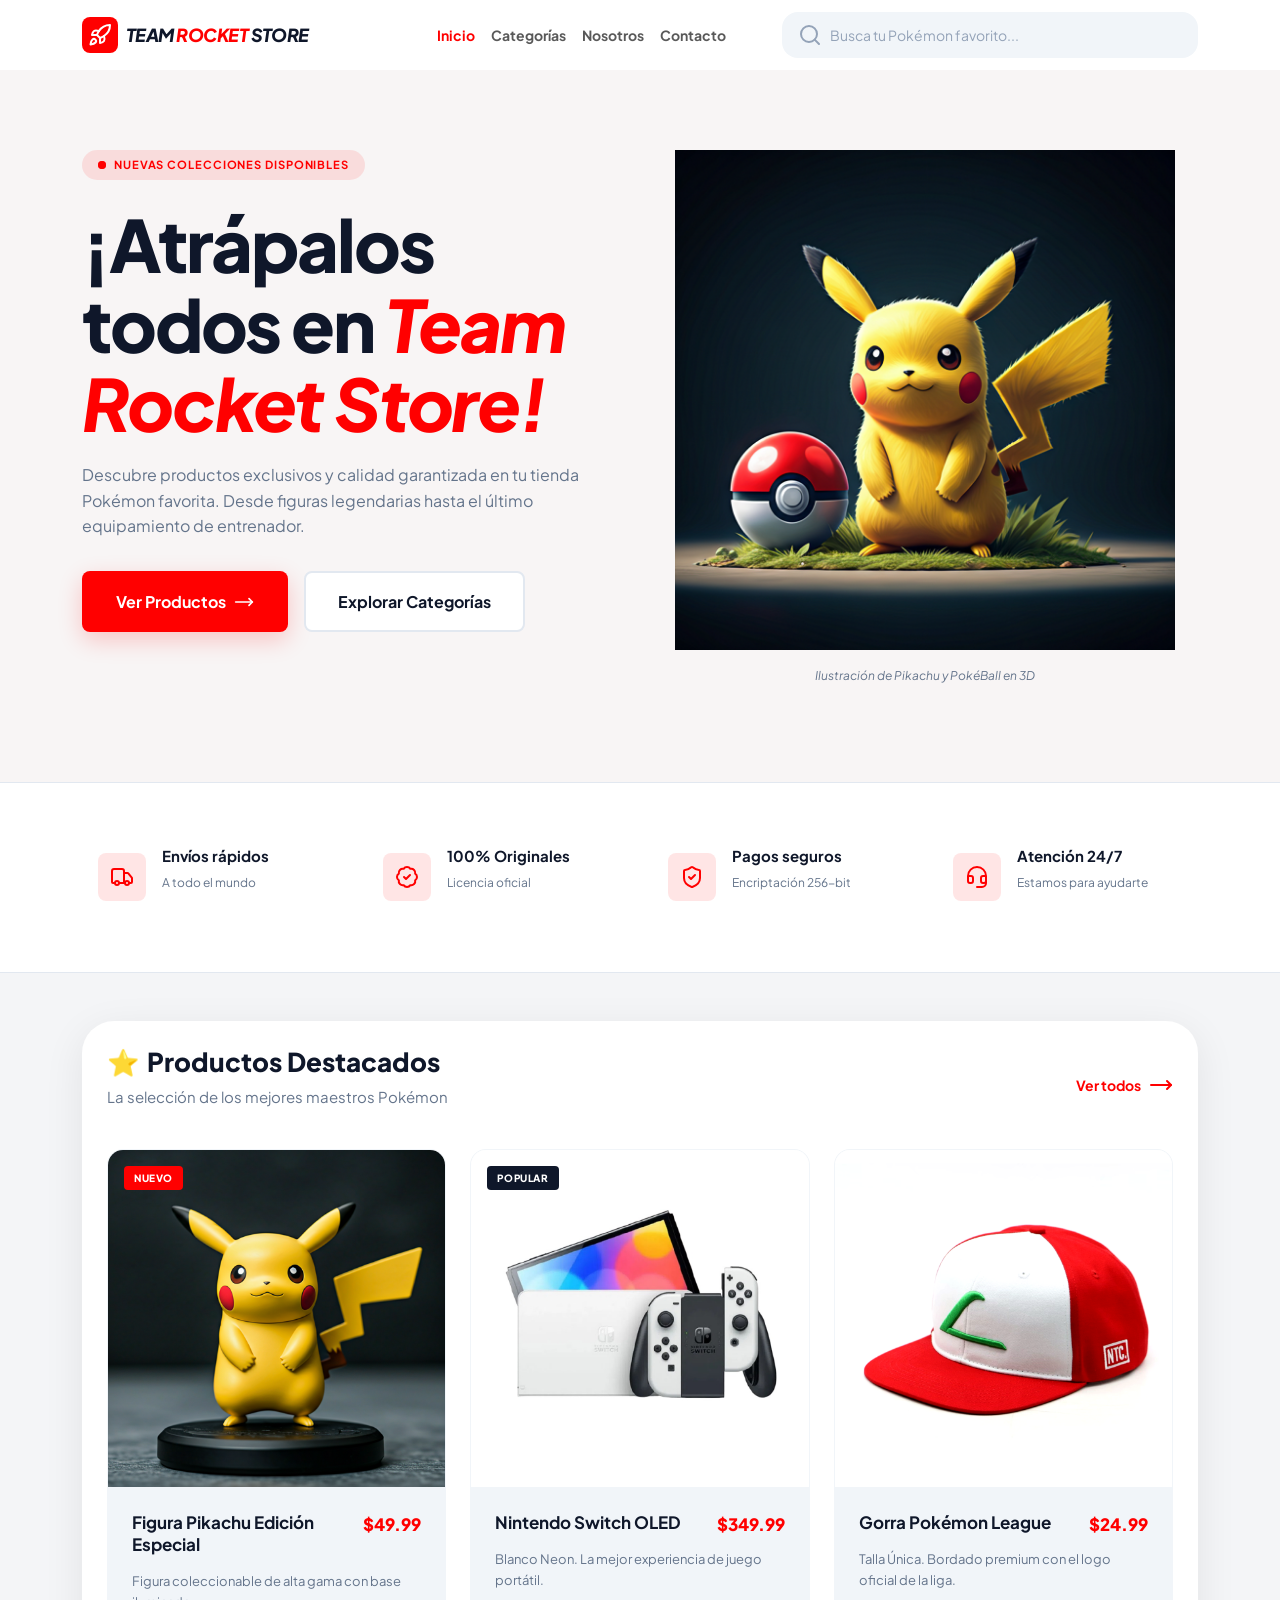
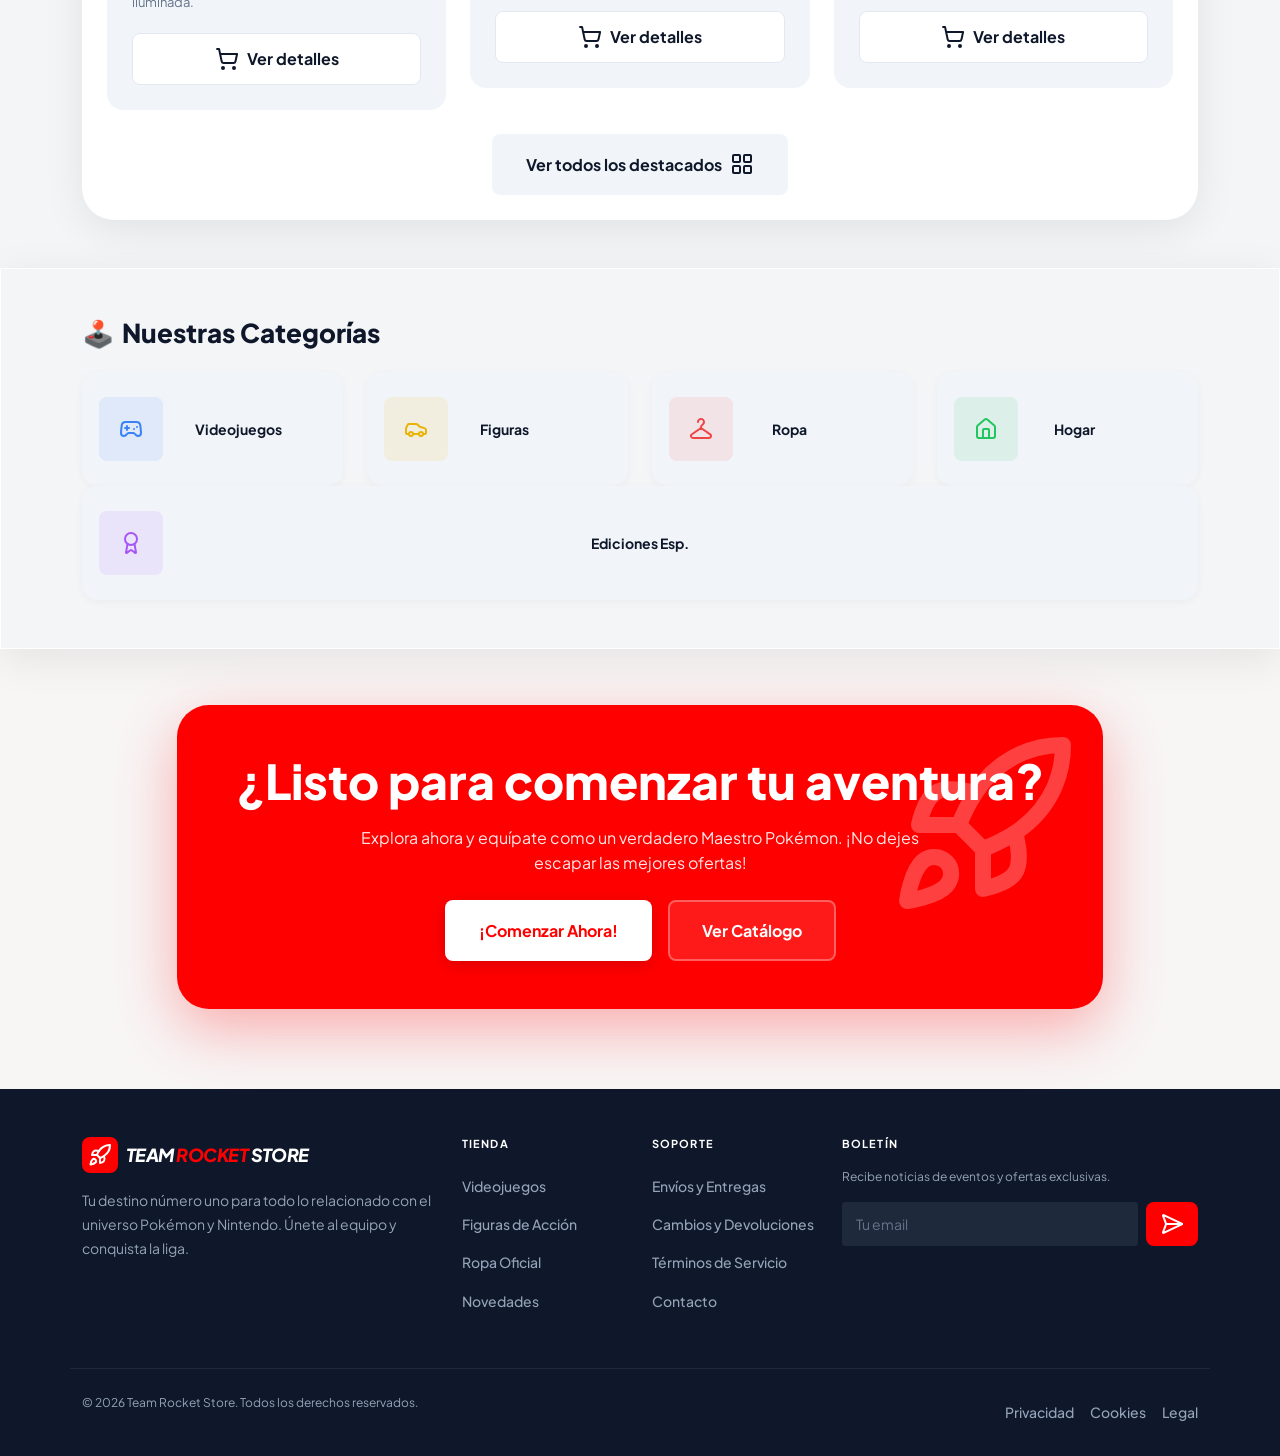
==== commit 6e6c5aaf: "replacing class names at components and layouts" ====
--- a/index.html
+++ b/index.html
@@ -18,14 +18,14 @@
 </head>
 
 <body>
-    <header class="site-header sticky-top py-1">
+    <header class="apc-site-header sticky-top py-1">
         <nav class="navbar navbar-expand-lg">
             <div class="container">
-                <a href="/index.html" class="navbar-brand logo" aria-label="Team Rocket Store - Inicio">
-                    <div class="logo__icon" aria-hidden="true">
+                <a href="/index.html" class="navbar-brand apc-logo" aria-label="Team Rocket Store - Inicio">
+                    <div class="apc-logo__icon" aria-hidden="true">
                         <img src="/images/rocket.svg" alt="Rocket">
                     </div>
-                    <span class="logo__text">Team <span>Rocket</span> Store</span>
+                    <span class="apc-logo__text">Team <span>Rocket</span> Store</span>
                 </a>
                 <button class="navbar-toggler" type="button" data-bs-toggle="collapse" data-bs-target="#navbarContent"
                     aria-controls="navbarContent" aria-expanded="false" aria-label="Toggle navigation">
@@ -46,11 +46,11 @@
                             <a class="nav-link" href="/contacto.html">Contacto</a>
                         </li>
                     </ul>
-                    <form class="search" role="search">
-                        <div class="search__wrapper">
-                            <img src="/images/search.svg" class="search__icon" alt="Search">
+                    <form class="apc-search" role="search">
+                        <div class="apc-search__wrapper">
+                            <img src="/images/search.svg" class="apc-search__icon" alt="Search">
                             <label for="search-desktop" class="apc-visually-hidden">Buscar productos</label>
-                            <input id="search-desktop" class="search__input" type="search"
+                            <input id="search-desktop" class="apc-search__input" type="search"
                                 placeholder="Busca tu Pokémon favorito..."
                                 aria-label="Buscar productos de Pokémon y Nintendo">
                         </div>
@@ -324,8 +324,8 @@
             </div>
         </section>
 
-        <section class="section apc-section--alt" aria-labelledby="categories-title">
-            <div class="apc-section__card">
+        <section class="apc-section--alt" aria-labelledby="categories-title">
+            <div class="apc-section__card py-5">
                 <div class="container">
                     <div class="row">
                         <div class="col">
@@ -453,24 +453,24 @@
         </section>
     </main>
 
-    <footer class="site-footer pt-5 px-4 pb-4">
+    <footer class="apc-site-footer pt-5 px-4 pb-4">
         <div class="container">
             <div class="row">
                 <div class="col-12 col-md-6 col-lg-4">
-                    <a href="/index.html" class="logo" aria-label="Team Rocket Store">
-                        <div class="logo__icon" aria-hidden="true">
+                    <a href="/index.html" class="apc-logo" aria-label="Team Rocket Store">
+                        <div class="apc-logo__icon" aria-hidden="true">
                             <img src="/images/rocket.svg" alt="Rocket">
                         </div>
-                        <span class="logo__text text-white">Team <span>Rocket</span> Store</span>
+                        <span class="apc-logo__text text-white">Team <span>Rocket</span> Store</span>
                     </a>
-                    <p class="site-footer__brand-description mt-3">
+                    <p class="apc-site-footer__brand-description mt-3">
                         Tu destino número uno para todo lo relacionado con el universo
                         Pokémon y Nintendo. Únete al equipo y conquista la liga.
                     </p>
                 </div>
                 <div class="col-12 col-md-6 col-lg-2">
                     <nav aria-label="Links de la tienda">
-                        <h3 class="site-footer__heading text-uppercase text-white mb-3">Tienda</h3>
+                        <h3 class="apc-site-footer__heading text-uppercase text-white mb-3">Tienda</h3>
                         <ul class="nav flex-column">
                             <li class="nav-item">
                                 <a href="/categorias.html#videojuegos" class="nav-link">
@@ -497,7 +497,7 @@
                 </div>
                 <div class="col-12 col-md-6 col-lg-2">
                     <nav aria-label="Links de soporte">
-                        <h3 class="site-footer__heading text-uppercase text-white mb-3">Soporte</h3>
+                        <h3 class="apc-site-footer__heading text-uppercase text-white mb-3">Soporte</h3>
                         <ul class="nav flex-column">
                             <li class="nav-item">
                                 <a href="#" class="nav-link">Envíos y Entregas</a>
@@ -515,15 +515,16 @@
                     </nav>
                 </div>
                 <div class="col-12 col-md-6 col-lg-4">
-                    <h3 class="site-footer__heading text-uppercase text-white mb-3">Boletín</h3>
-                    <p class="site-footer__newsletter-text mb-3">
+                    <h3 class="apc-site-footer__heading text-uppercase text-white mb-3">Boletín</h3>
+                    <p class="apc-site-footer__newsletter-text mb-3">
                         Recibe noticias de eventos y ofertas exclusivas.
                     </p>
                     <form class="d-flex gap-2" aria-label="Formulario de suscripción al boletín">
                         <label for="newsletter-email" class="apc-visually-hidden">Tu correo electrónico</label>
-                        <input id="newsletter-email" class="site-footer__newsletter-input border-0 rounded-1"
+                        <input id="newsletter-email" class="apc-site-footer__newsletter-input border-0 rounded-1"
                             type="email" placeholder="Tu email" required>
-                        <button class="site-footer__newsletter-btn" type="submit" aria-label="Suscribirse al boletín">
+                        <button class="apc-site-footer__newsletter-btn" type="submit"
+                            aria-label="Suscribirse al boletín">
                             <svg xmlns="http://www.w3.org/2000/svg" width="24" height="24" viewBox="0 0 24 24"
                                 fill="none" stroke="currentColor" stroke-width="2" stroke-linecap="round"
                                 stroke-linejoin="round">
@@ -537,7 +538,7 @@
             </div>
         </div>
 
-        <div class="container site-footer__bottom mt-5 pt-4">
+        <div class="container apc-site-footer__bottom mt-5 pt-4">
             <div class="row">
                 <div class="col-12 col-md-6 col-lg-6">
                     <p>© 2026 Team Rocket Store. Todos los derechos reservados.</p>
--- a/styles/main.css
+++ b/styles/main.css
@@ -9,7 +9,6 @@
 @import "./layout/header.css";
 @import "./layout/search.css";
 @import "./layout/footer.css";
-@import "./layout/bottom-nav.css";
 
 /* COMPONENTS */
 @import "./components/hero.css";
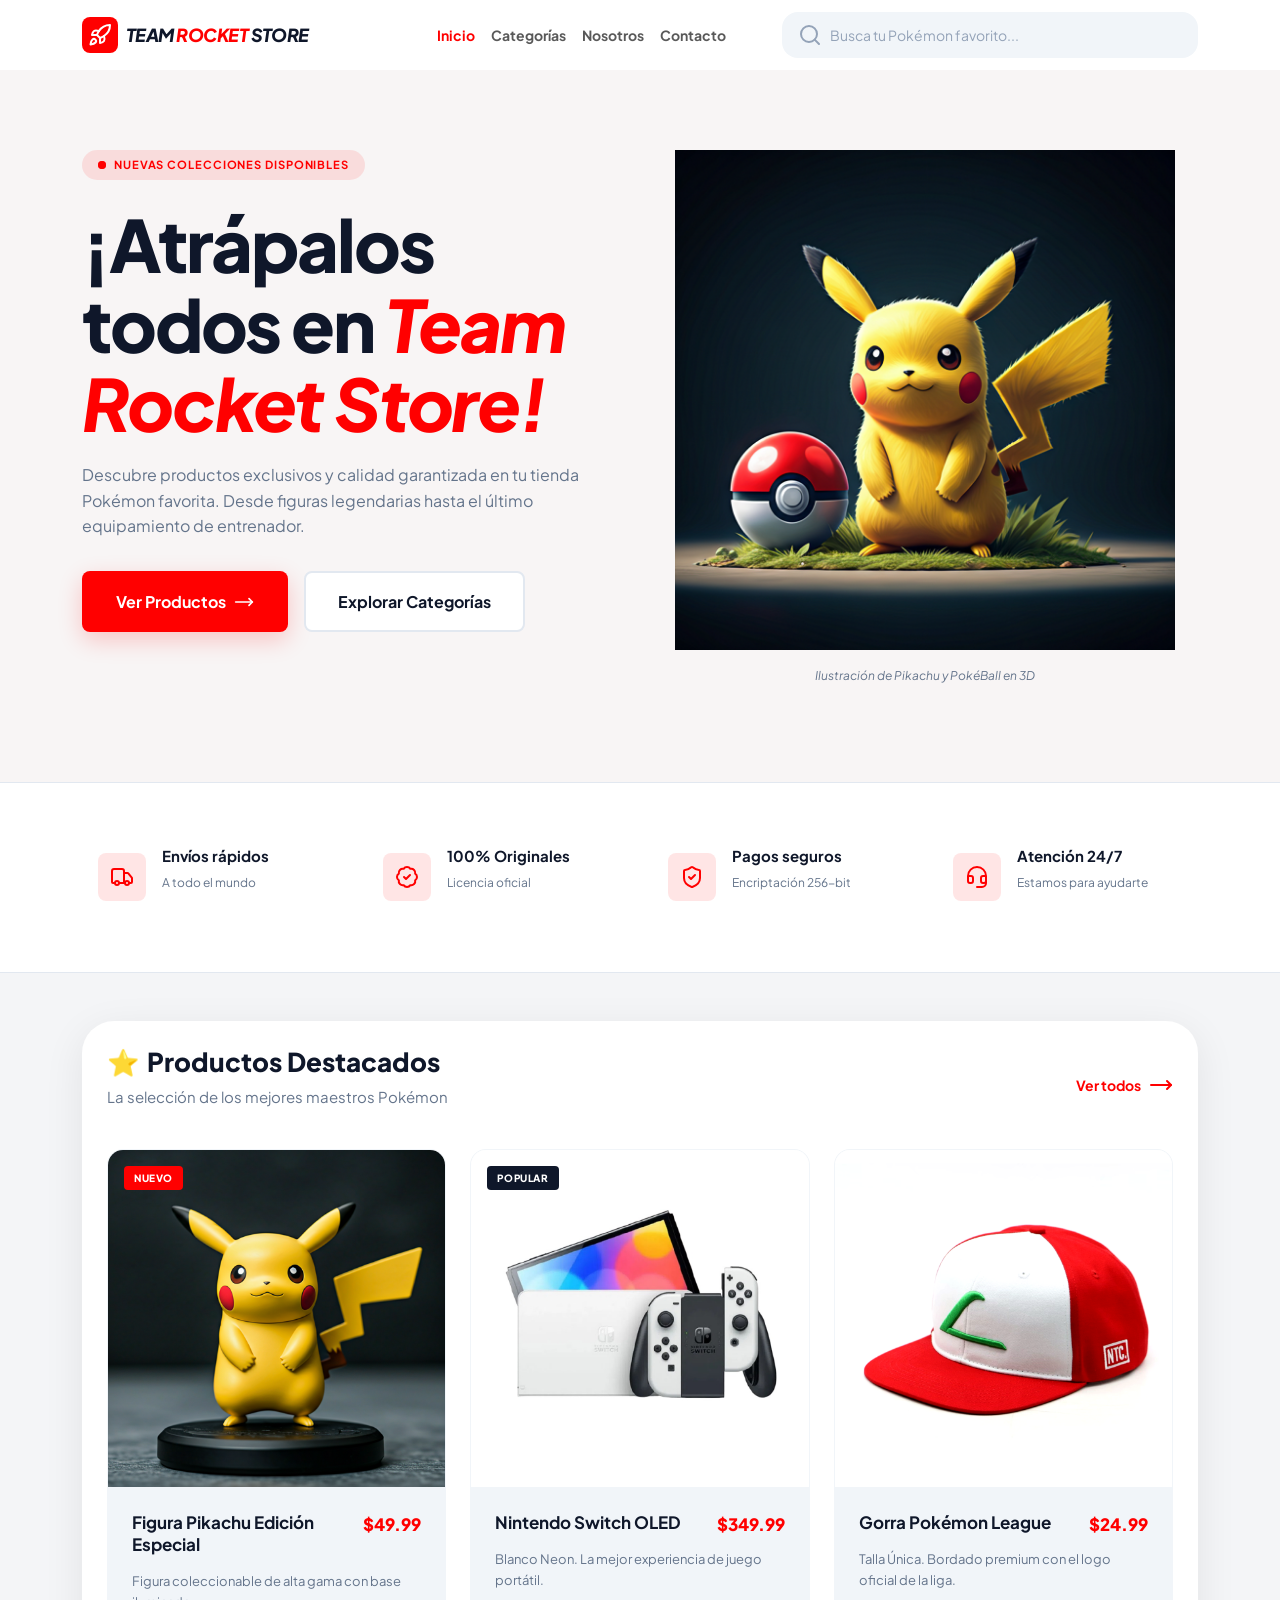
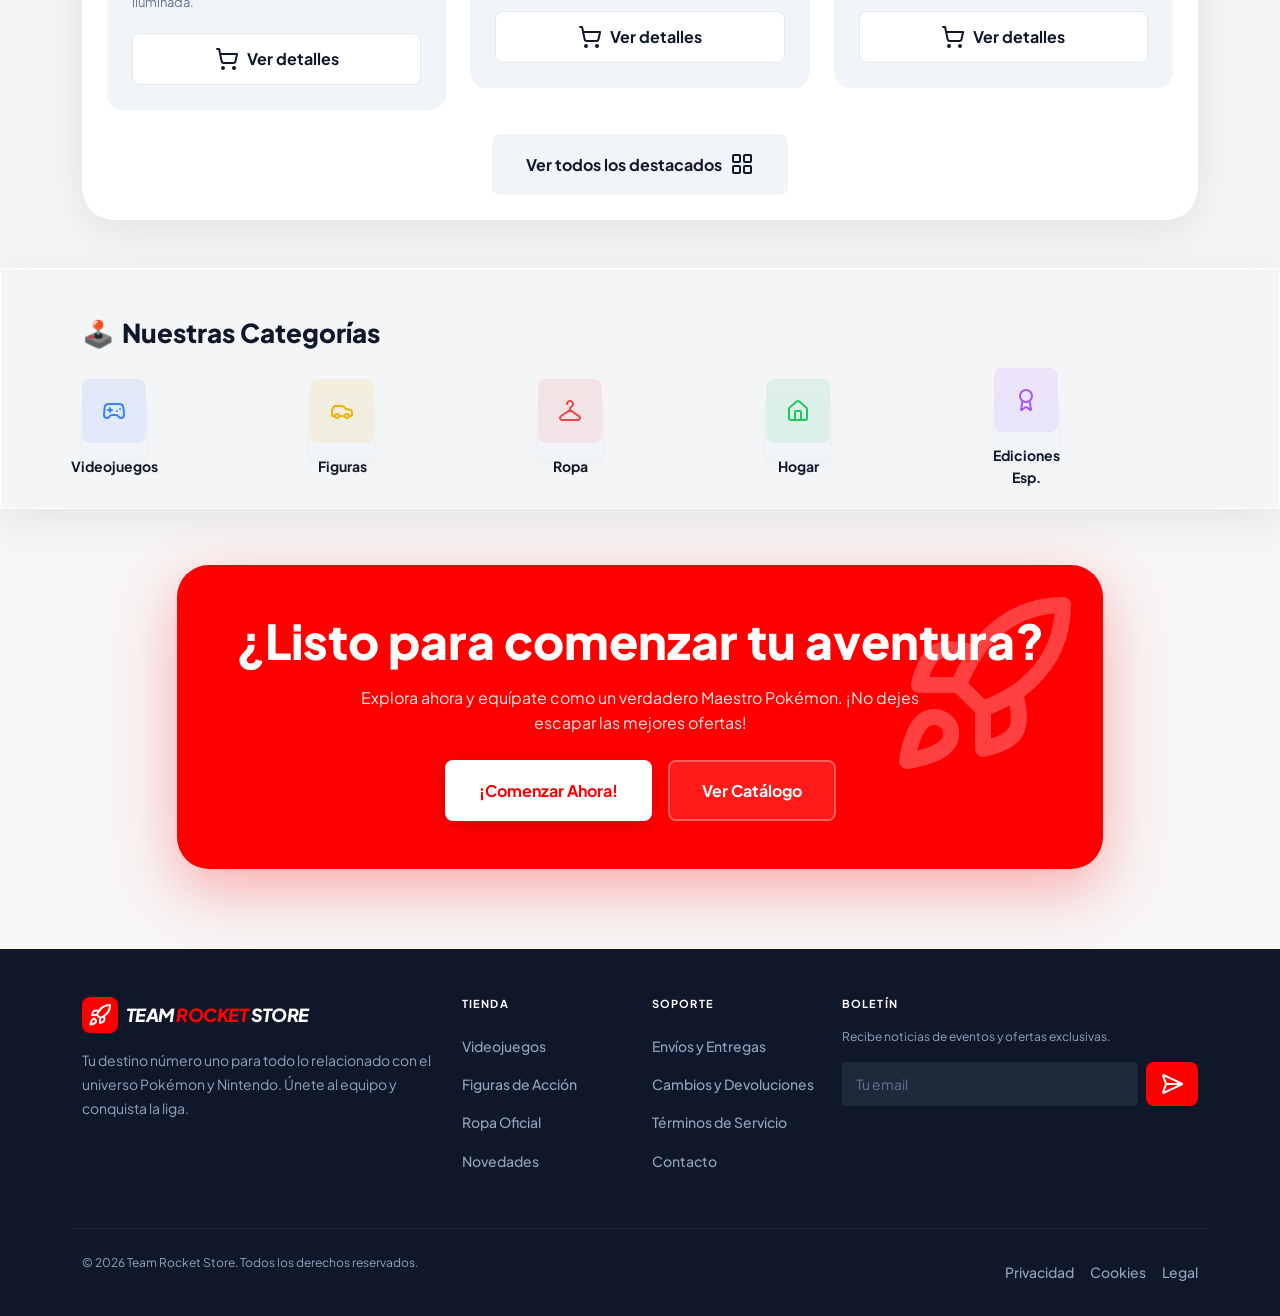
==== commit eaeae8a6: "update clases at index" ====
--- a/index.html
+++ b/index.html
@@ -329,15 +329,15 @@
                 <div class="container">
                     <div class="row">
                         <div class="col">
-                            <h2 id="categories-title" class="apc-section__title d-flex align-items-center gap-2 mb-4">
+                            <h2 id="categories-title" class="apc-section__title d-flex align-items-center gap-2 mb-5">
                                 <span aria-hidden="true">🕹️</span> Nuestras Categorías
                             </h2>
 
                             <div class="row" aria-label="Categorías de productos">
                                 <div class="col-6 col-md-4 col-lg">
-                                    <a href="/categorias.html#videojuegos" class="apc-category-card mb-4 mb-lg-0"
+                                    <a href="/categorias.html#videojuegos" class="apc-home-category-card mb-4 mb-lg-0"
                                         aria-label="Videojuegos">
-                                        <div class="apc-category-card__icon apc-category-card__icon--blue"
+                                        <div class="apc-home-category-card__icon apc-home-category-card__icon--blue"
                                             aria-hidden="true">
                                             <svg xmlns="http://www.w3.org/2000/svg" width="24" height="24"
                                                 viewBox="0 0 24 24" fill="none" stroke="currentColor" stroke-width="2"
@@ -350,13 +350,13 @@
                                                     d="M17.32 5H6.68a4 4 0 0 0-3.978 3.59c-.006.052-.01.101-.017.152C2.604 9.416 2 14.456 2 16a3 3 0 0 0 3 3c1 0 1.5-.5 2-1l1.414-1.414A2 2 0 0 1 9.828 16h4.344a2 2 0 0 1 1.414.586L17 18c.5.5 1 1 2 1a3 3 0 0 0 3-3c0-1.545-.604-6.584-.685-7.258-.007-.05-.011-.1-.017-.151A4 4 0 0 0 17.32 5z" />
                                             </svg>
                                         </div>
-                                        <span class="apc-category-card__label">Videojuegos</span>
+                                        <span class="apc-home-category-card__label">Videojuegos</span>
                                     </a>
                                 </div>
                                 <div class="col-6 col-md-4 col-lg">
-                                    <a href="/categorias.html#figuras" class="apc-category-card mb-4 mb-lg-0"
+                                    <a href="/categorias.html#figuras" class="apc-home-category-card mb-4 mb-lg-0"
                                         aria-label="Figuras">
-                                        <div class="apc-category-card__icon apc-category-card__icon--yellow"
+                                        <div class="apc-home-category-card__icon apc-home-category-card__icon--yellow"
                                             aria-hidden="true">
                                             <svg xmlns="http://www.w3.org/2000/svg" width="24" height="24"
                                                 viewBox="0 0 24 24" fill="none" stroke="currentColor" stroke-width="2"
@@ -368,13 +368,13 @@
                                                 <circle cx="17" cy="17" r="2" />
                                             </svg>
                                         </div>
-                                        <span class="apc-category-card__label">Figuras</span>
+                                        <span class="apc-home-category-card__label">Figuras</span>
                                     </a>
                                 </div>
                                 <div class="col-6 col-md-4 col-lg">
-                                    <a href="/categorias.html#ropa" class="apc-category-card mb-4 mb-lg-0"
+                                    <a href="/categorias.html#ropa" class="apc-home-category-card mb-4 mb-lg-0"
                                         aria-label="Ropa">
-                                        <div class="apc-category-card__icon apc-category-card__icon--red"
+                                        <div class="apc-home-category-card__icon apc-home-category-card__icon--red"
                                             aria-hidden="true">
                                             <svg xmlns="http://www.w3.org/2000/svg" width="24" height="24"
                                                 viewBox="0 0 24 24" fill="none" stroke="currentColor" stroke-width="2"
@@ -383,13 +383,13 @@
                                                 <path d="M4 21a2 2 0 0 1-1.1-3.7L12 11l9.2 6.4A2 2 0 0 1 20 21Z" />
                                             </svg>
                                         </div>
-                                        <span class="apc-category-card__label">Ropa</span>
+                                        <span class="apc-home-category-card__label">Ropa</span>
                                     </a>
                                 </div>
                                 <div class="col-6 col-md-4 col-lg">
-                                    <a href="/categorias.html#hogar" class="apc-category-card mb-4 mb-lg-0"
+                                    <a href="/categorias.html#hogar" class="apc-home-category-card mb-4 mb-lg-0"
                                         aria-label="Hogar">
-                                        <div class="apc-category-card__icon apc-category-card__icon--green"
+                                        <div class="apc-home-category-card__icon apc-home-category-card__icon--green"
                                             aria-hidden="true">
                                             <svg xmlns="http://www.w3.org/2000/svg" width="24" height="24"
                                                 viewBox="0 0 24 24" fill="none" stroke="currentColor" stroke-width="2"
@@ -399,13 +399,13 @@
                                                     d="M3 10a2 2 0 0 1 .709-1.528l7-6a2 2 0 0 1 2.582 0l7 6A2 2 0 0 1 21 10v9a2 2 0 0 1-2 2H5a2 2 0 0 1-2-2z" />
                                             </svg>
                                         </div>
-                                        <span class="apc-category-card__label">Hogar</span>
+                                        <span class="apc-home-category-card__label">Hogar</span>
                                     </a>
                                 </div>
                                 <div class="col-6 col-md-4 col-lg">
                                     <a href="/categorias.html#ediciones-especiales"
-                                        class="apc-category-card mb-4 mb-lg-0" aria-label="Ediciones Especiales">
-                                        <div class="apc-category-card__icon apc-category-card__icon--purple"
+                                        class="apc-home-category-card mb-4 mb-lg-0" aria-label="Ediciones Especiales">
+                                        <div class="apc-home-category-card__icon apc-home-category-card__icon--purple"
                                             aria-hidden="true">
                                             <svg xmlns="http://www.w3.org/2000/svg" width="24" height="24"
                                                 viewBox="0 0 24 24" fill="none" stroke="currentColor" stroke-width="2"
@@ -415,7 +415,7 @@
                                                 <circle cx="12" cy="8" r="6" />
                                             </svg>
                                         </div>
-                                        <span class="apc-category-card__label">Ediciones Esp.</span>
+                                        <span class="apc-home-category-card__label">Ediciones Esp.</span>
                                     </a>
                                 </div>
                             </div>
